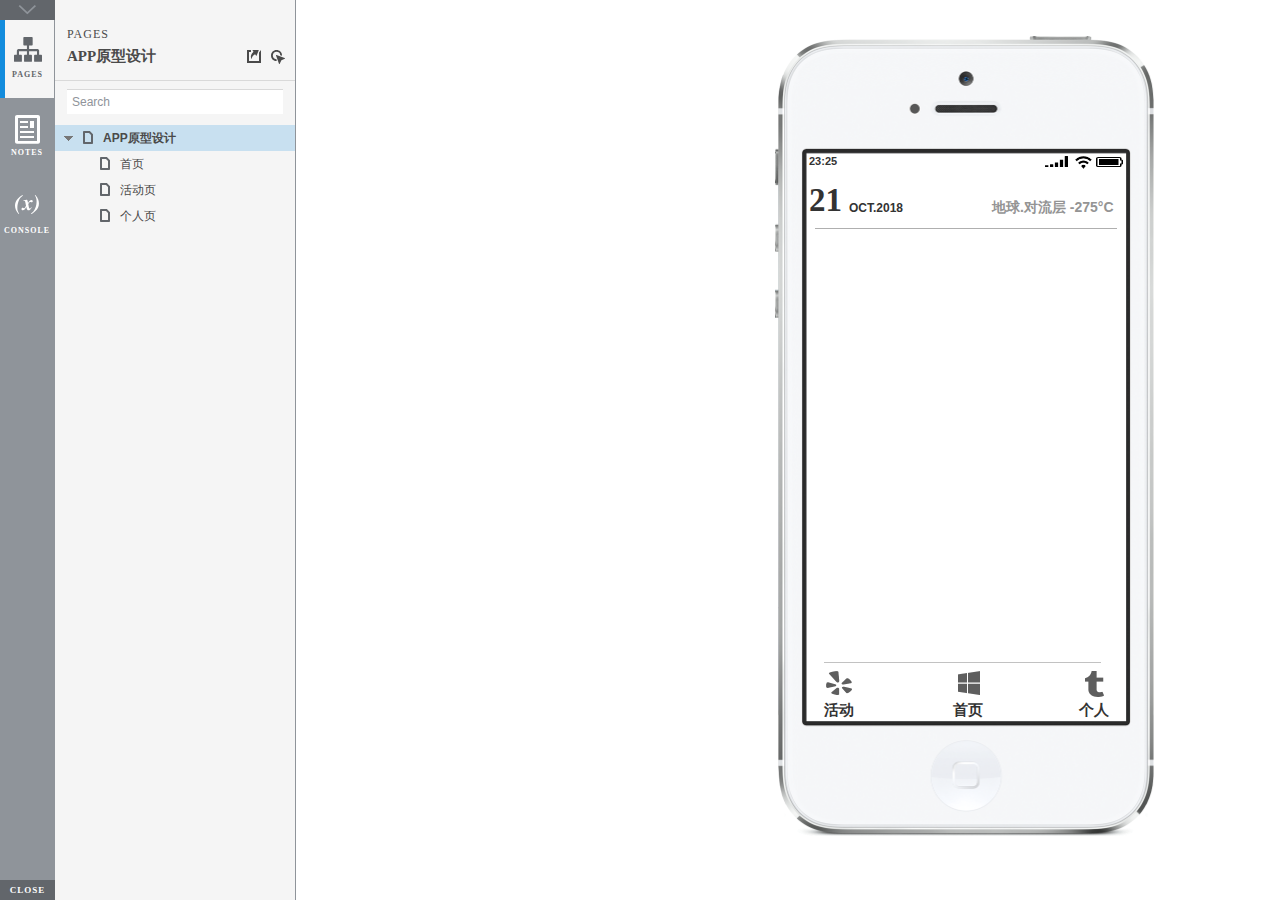
==== index.html @ f30b144e "123" ====
<!DOCTYPE html>
<html xmlns="http://www.w3.org/1999/xhtml" xml:lang="en" lang="en">
<head>
    <title>Untitled Document</title>
    <meta http-equiv="X-UA-Compatible" content="IE=edge"/>
    <meta http-equiv="content-type" content="text/html; charset=utf-8" />
    <meta name="viewport" content="width=device-width, initial-scale=1.0" />
    <meta name="apple-mobile-web-app-capable" content="yes" />
    <link type="text/css" href="resources/css/reset.css" rel="Stylesheet" />
    <link type="text/css" href="resources/css/default.css" rel="Stylesheet" />
    <!--<link href='https://fonts.googleapis.com/css?family=Nunito:300' rel='stylesheet' type='text/css'>-->

    <script type="text/javascript">
        if (location.href.toString().indexOf('file://localhost/') == 0) {
            location.href = location.href.toString().replace('file://localhost/', 'file:///');
        }
    </script>

    <!-- 8.0.0.3379 -->
<script src="resources/scripts/jquery-1.7.1.min.js"></script>
<script src="resources/scripts/startPre.js"></script>
<script src="data/document.js"></script>

    <style type="text/css">

#outerContainer {
	width:1000px;
	height:1500px;
}

.vsplitbar {
    width: 3px;
    /*background: #B9B9B9;*/
    border-right: 1px solid #8f949a;
}

.vsplitbar:hover, .vsplitbar.active {
    background: #8f949a;
}

#rightPanel {
    background-color: White;
}

/*#leftPanel {
    min-width: 120px;
}*/

.splitterMask {
   position:absolute;
   top: 0;
   left: 0;
   width: 100%;
   height: 100%;
   overflow: hidden;
   background-image: url(resources/images/transparent.gif);
   z-index: 20000;
}

    </style>
    <script type="text/javascript" language="JavaScript"><!--
        var SITEMAP_COLLAPSE_VAR_NAME = 'c';
        var PLUGIN_VAR_NAME = 'g';
        var FOOTNOTES_VAR_NAME = 'fn';
        var ADAPTIVE_VIEW_VAR_NAME = 'view';
        var lastLeftPanelWidth = 295;
        var toolBarOnly = true;

        // isolate scope
        (function() {
            setUpController();
            
            var configuration = $axure.document.configuration;
            var _settings = {};
            _settings.projectId = configuration.prototypeId;
            _settings.isAxshare = configuration.isAxshare;
            _settings.loadFeedbackPlugin = configuration.loadFeedbackPlugin;
            var cHash = getHashStringVar(SITEMAP_COLLAPSE_VAR_NAME);
            _settings.startCollapsed = cHash == "1";
            if(cHash == "2") closePlayer();
            var gHash = getHashStringVar(PLUGIN_VAR_NAME);
            if(gHash == "") gHash = 1;
            _settings.startPluginGid = gHash;

            $axure.player.settings = _settings;

            $(window).bind('load', function() {
                if(CHROME_5_LOCAL && !$('body').attr('pluginDetected')) {
                    window.location = 'resources/chrome/chrome.html';
                }
            });

            $(document).ready(function() {
                $axure.page.bind('load.start', mainFrame_onload);
                $axure.messageCenter.addMessageListener(messageCenter_message);

                $(document).on('pluginShown', function (event, data) {
                    setVarInCurrentUrlHash('g', data ? data : '');
                });

                $(document).on('pluginCreated', function(event, data) {
                    if($axure.player.settings.startPluginGid == data) {
                        $axure.player.showPlugin(data);
                    }
                });

                if($axure.player.settings.loadFeedbackPlugin) {
                    if($axure.player.settings.isAxshare) {
                        $axure.utils.loadJS('/Scripts/plugins/feedback/feedback8.js');
                    } else {
                        $axure.utils.loadJS('http://share.axure.com/Scripts/plugins/feedback/feedback8.js');
                    }
                }

                if(navigator.userAgent.indexOf("MSIE") >= 0) $('#outerContainer').width('100%');
                initialize();
                if($axure.player.settings.startCollapsed) $('#outerContainer').splitter({ sizeLeft: 0 });
                else $('#outerContainer').splitter({ sizeLeft: lastLeftPanelWidth });
                $('#leftPanel').width(lastLeftPanelWidth);
                
                $(window).resize(function() { resizeContent(); });

                $('#maximizePanelContainer').hide();

                initializeLogo();

                $(window).resize();
                resizeContent();
                
                $axure.player.collapseToBar();

                if($axure.player.settings.startCollapsed) {
                    collapse();
                    $('#leftPanel').width(0);
                }

                if(MOBILE_DEVICE) {
                    $('#interfaceControlFrameMinimizeContainer').height('45px');
                    $('#interfaceControlFrameMinimizeContainer a').height('45px');
                    $('#interfaceControlFrameHeaderContainer').css('margin-top','45px');
                    $('#interfaceControlFrameCloseContainer a').css('padding','10px 0px');
                    $('#maximizePanelContainer').height('45px');//.css('top','inherit').css('bottom','0px');

                    $('body').removeClass('hashover');

                    if(IOS) {
                        $('#rightPanel').css('overflow', 'auto').css('-webkit-overflow-scrolling', 'touch').css('-ms-overflow-x', 'hidden');

                        window.addEventListener("orientationchange", function() {
                            var viewport = document.querySelector("meta[name=viewport]");
                            //so iOS doesn't zoom when switching back to portrait
                            viewport.setAttribute('content', 'width=device-width, initial-scale=1.0, maximum-scale=1.0');
                            viewport.setAttribute('content', 'width=device-width, initial-scale=1.0');
                            resizeContent();
                        }, false);

                        $axure.page.bind('load.start', function() {
                            resizeContent();
                        });
                    }
                }

            });

            function initialize() {
                var legacyQString = getQueryString("Page");
                if (legacyQString.length > 0) {
                    location.href = location.href.substring(0, location.href.indexOf("?")) + "#p=" + legacyQString;
                    return;
                }

                var mainFrame = document.getElementById("mainFrame");
                //if it's local file on safari, test if we can access mainframe after its loaded
                if(SAFARI && document.location.href.indexOf('file://') >= 0) {
                    $(mainFrame).load(function () {
                        var canAccess;
                        try {
                            var mainFrameWindow = mainFrame.contentWindow || mainFrame.contentDocument;
                            mainFrameWindow['safari_file_CORS'] = 'Y';
                            canAccess = mainFrameWindow['safari_file_CORS'] === 'Y';
                        } catch(err) {
                            canAccess = false;
                        }

                        if(!canAccess) window.location = 'resources/chrome/safari.html';
                    });
                }

                mainFrame.contentWindow.location.href = getInitialUrl();
            }

            function initializeLogo() {
                if($axure.document.configuration.logoImagePath) {
                    var image = new Image();
                    image.onload = function() {
                        $('#logoImage').css('max-width', this.width + 'px');
                        $axure.player.resizeContent();
                    };
                    image.src = $axure.document.configuration.logoImagePath;
                
                    $('#interfaceControlFrameLogoImageContainer').html('<img id="logoImage" src="" />');
                    $('#logoImage').attr('src', $axure.document.configuration.logoImagePath).load(function() { resizeContent(); });
                } else $('#interfaceControlFrameLogoImageContainer').hide();

                if ($axure.document.configuration.logoImageCaption) {
                    $('#interfaceControlFrameLogoCaptionContainer').html($axure.document.configuration.logoImageCaption);
                } else $('#interfaceControlFrameLogoCaptionContainer').hide();

                if(!$('#interfaceControlFrameLogoImageContainer').is(':visible') && !$('#interfaceControlFrameLogoCaptionContainer').is(':visible')) {
                    $('#interfaceControlFrameLogoContainer').hide();
                }
            }

            var resizeContent = $axure.player.resizeContent = function() {
                var newHeight = $(window).height();
                var newWidth = $(window).width();

                var controlContainerHeight = newHeight;// - 30;
                if($('#interfaceControlFrameLogoContainer').is(':visible')) controlContainerHeight -= $('#interfaceControlFrameLogoContainer').outerHeight();// + 16;

                $('#outerContainer').height(newHeight).width(newWidth);
                $('.vsplitbar').height(newHeight);
                $('#leftPanel').height(newHeight);
                $('#interfaceControlFrame').height(newHeight);
                $('#interfaceControlFrameContainer').height(newHeight);
                $('#interfaceControlFrameHostContainer').height(controlContainerHeight);

                $('#rightPanel').height(newHeight);
                $('#mainFrame').height(newHeight);

                if($('#leftPanel').is(':visible')) $('#rightPanel').width($(window).width() - $('#leftPanel').width() - 1);// $('.vsplitbar').width());
                else $('#rightPanel').width($(window).width());

                $(document).trigger('ContainerHeightChange',[controlContainerHeight]);

                if(MOBILE_DEVICE) {
                    if(!(getHashStringVar(ADAPTIVE_VIEW_VAR_NAME).length > 0)) $axure.messageCenter.postMessage('setAdaptiveViewForSize', {'width':newWidth, 'height':$('#rightPanel').height()});
                }
            }

            var collapseToBar = $axure.player.collapseToBar = function() {
                lastLeftPanelWidth = $('#leftPanel').width();
                $('#leftPanel').width('55px');
                $('.vsplitbar').hide();
                $('#rightPanel').width($(window).width() - $('#leftPanel').width());
                $(window).resize();
                $('#outerContainer').trigger('resize');
                toolBarOnly = true;
            }

            var expandFromBar = $axure.player.expandFromBar = function() {
                if($('.vsplitbar').is(':visible')) return;

                $('#leftPanel').width(lastLeftPanelWidth);
                $('.vsplitbar').show();
                $('#rightPanel').width($(window).width() - $('#leftPanel').width() - 1);// $('.vsplitbar').width());
                $(window).resize();
                $('#outerContainer').trigger('resize');
                toolBarOnly = false;
            }

        })();

        function messageCenter_message(message, data) {
            if(message == 'expandFrame') expand();
            else if(message == 'getCollapseFrameOnLoad' && $axure.player.settings.startCollapsed && !MOBILE_DEVICE) $axure.messageCenter.postMessage('collapseFrameOnLoad');
        }

        
        function getInitialUrl() {
            var pageName = getHashStringVar("p");
            if(pageName.length > 0) return pageName + ".html";
            else {
                var url = getFirstPageUrl($axure.document.sitemap.rootNodes);
                return (url ? url : "about:blank");
            }
        }

        function getFirstPageUrl(nodes) {
            for (var i = 0; i < nodes.length; i++) {
                var node = nodes[i];
                if (node.url) return node.url;
                else {
                    var hasChildren = (node.children && node.children.length > 0);
                    if (hasChildren) {
                        var url = getFirstPageUrl(node.children);
                        if (url) return url;
                    }
                }
            }
            return null;
        }

        function closePlayer() {
            if($axure.page.location) window.location.href = $axure.page.location;
            else {
                var pageFile = getInitialUrl();
                var currentLocation = window.location.toString();
                window.location.href = currentLocation.substr(0, currentLocation.lastIndexOf("/") + 1) + pageFile;
            }
        }

        function replaceHash(newHash) {
            var currentLocWithoutHash = window.location.toString().split('#')[0];

            //We use replace so that every hash change doesn't get appended to the history stack.
            //We use replaceState in browsers that support it, else replace the location
            if(typeof window.history.replaceState != 'undefined') {
                try {
                    //Chrome 45 (Version 45.0.2454.85 m) started throwing an error here when generated locally (this only happens with sitemap open) which broke all interactions.
                    //try catch breaks the url adjusting nicely when the sitemap is open, but all interactions and forward and back buttons work.
                    //Uncaught SecurityError: Failed to execute 'replaceState' on 'History': A history state object with URL 'file:///C:/Users/Ian/Documents/Axure/HTML/Untitled/start.html#p=home' cannot be created in a document with origin 'null'.
                    window.history.replaceState(null, null, currentLocWithoutHash + newHash);
                } catch(ex) {}
            } else {
                window.location.replace(currentLocWithoutHash + newHash);
            }
        }

        function collapse() {
            setVarInCurrentUrlHash('c', 1);
            if(!toolBarOnly) lastLeftPanelWidth = $('#leftPanel').width();

            $('#maximizePanelContainer').show();
            $('#leftPanel').hide();
            $('.vsplitbar').hide();
            $('#rightPanel').width($(window).width());
            $(window).resize();
            $('#outerContainer').trigger('resize');

            $(document).trigger('sidebarCollapse');

            if(MOBILE_DEVICE) {
                $('#maximizePanelContainer').animate({
                    top:$('#rightPanel').height() - $('#maximizePanelContainer').height()
                }, 300, 'swing', function() {
                    $('#maximizePanelContainer').css('top', 'inherit').css('bottom', '0px');
                });
            }
        }

        function expand() {
            if(MOBILE_DEVICE) {
                $('#maximizePanelContainer').css('top', '0px').css('bottom', 'inherit');
            }

            deleteVarFromCurrentUrlHash('c');
            $('#maximizePanelContainer').hide();
            $('#leftPanel').width(lastLeftPanelWidth);
            $('#leftPanel').show();
            if(!toolBarOnly) {
                $('.vsplitbar').show();
                $('#rightPanel').width($(window).width() - $('#leftPanel').width() - 1);
            } else {
                $axure.player.collapseToBar();
            }
            $(window).resize();
            $('#outerContainer').trigger('resize');

            $(document).trigger('sidebarExpanded');
        }


        function mainFrame_onload() {
            if($axure.page.pageName) document.title = $axure.page.pageName;
        }

        function getQueryString(query) {
            var qstring = self.location.href.split("?");
            if(qstring.length < 2) return "";
            return GetParameter(qstring, query);
        }
        
        function GetParameter(qstring, query) {
            var prms = qstring[1].split("&");
            var frmelements = new Array();
            var currprmeter, querystr = "";

            for(var i = 0; i < prms.length; i++) {
                currprmeter = prms[i].split("=");
                frmelements[i] = new Array();
                frmelements[i][0] = currprmeter[0];
                frmelements[i][1] = currprmeter[1];
            }

            for(j = 0; j < frmelements.length; j++) {
                if(frmelements[j][0].toLowerCase() == query.toLowerCase()) {
                    querystr = frmelements[j][1];
                    break;
                }
            }
            return querystr;
        }
        
        function getHashStringVar(query) {
            var qstring = self.location.href.split("#");
            if(qstring.length < 2) return "";
            return GetParameter(qstring, query);
        }

        function setHashStringVar(currentHash, varName, varVal) {
            var varWithEqual = varName + '=';
            var poundVarWithEqual = varVal === '' ? '' :  '#' + varName + '=' + varVal;
            var ampVarWithEqual = varVal === '' ? '' :  '&' + varName + '=' + varVal;
            var hashToSet = '';

            var pageIndex = currentHash.indexOf('#' + varWithEqual);
            if(pageIndex == -1) pageIndex = currentHash.indexOf('&' + varWithEqual);
            if(pageIndex != -1) {
                var newHash = currentHash.substring(0, pageIndex);

                newHash = newHash == '' ? poundVarWithEqual : newHash + ampVarWithEqual;

                var ampIndex = currentHash.indexOf('&', pageIndex + 1);
                if(ampIndex != -1) {
                    newHash = newHash == '' ? '#' + currentHash.substring(ampIndex + 1) : newHash + currentHash.substring(ampIndex);
                }
                hashToSet = newHash;
            } else if(currentHash.indexOf('#') != -1) {
                hashToSet = currentHash + ampVarWithEqual;
            } else {
                hashToSet = poundVarWithEqual;
            }

            if(hashToSet != '' || varVal == '') {
                return hashToSet;
            }

            return null;
        }

        function setVarInCurrentUrlHash(varName, varVal) {
            var newHash = setHashStringVar(window.location.hash, varName, varVal);

            if(newHash != null) {
                replaceHash(newHash);
            }
        }

        function deleteHashStringVar(currentHash, varName) {
            var varWithEqual = varName + '=';

            var pageIndex = currentHash.indexOf('#' + varWithEqual);
            if(pageIndex == -1) pageIndex = currentHash.indexOf('&' + varWithEqual);
            if(pageIndex != -1) {
                var newHash = currentHash.substring(0, pageIndex);

                var ampIndex = currentHash.indexOf('&', pageIndex + 1);

                //IF begin of string....if none blank, ELSE # instead of & and rest
                //IF in string....prefix + if none blank, ELSE &-rest
                if(newHash == '') { //beginning of string
                    newHash = ampIndex != -1 ? '#' + currentHash.substring(ampIndex + 1) : '';
                } else { //somewhere in the middle
                    newHash = newHash + (ampIndex != -1 ? currentHash.substring(ampIndex) : '');
                }

                return newHash;
            }

            return null;
        }

        function deleteVarFromCurrentUrlHash(varName) {
            var newHash = deleteHashStringVar(window.location.hash, varName);

            if(newHash != null) {
                replaceHash(newHash);
            }
        }
    --></script>
    
    <link type="text/css" rel="Stylesheet" href="plugins/sitemap/styles/sitemap.css" />
    <link type="text/css" rel="Stylesheet" href="plugins/page_notes/styles/page_notes.css" />
    <link type="text/css" rel="Stylesheet" href="plugins/debug/styles/debug.css" />
    <script src="resources/scripts/startPost.js"></script>


    <!--<link type="text/css" rel="Stylesheet" href="plugins/recordplay/styles/recordplay.css" />
    <script type="text/javascript" src="plugins/recordplay/recordplay.js"></script>-->
    

</head>
<body scroll="no" class="hashover">
    <div id="outerContainer">

        <div id="leftPanel">
            <div id="interfaceControlFrame">
                <div id="interfaceControlFrameMinimizeContainer">
                    <a title="Collapse" id="interfaceControlFrameMinimizeButton" onclick="collapse();">&nbsp;</a>
                </div>
                <div id="interfaceControlFrameHeaderContainer">
                    <ul id="interfaceControlFrameHeader"></ul>
                </div>
                <div id="interfaceControlFrameContainer">
                    <div id="interfaceControlFrameLogoContainer">
                        <div id="interfaceControlFrameLogoImageContainer"></div>
                        <div id="interfaceControlFrameLogoCaptionContainer"></div>
                    </div>
                    <div id="interfaceControlFrameHostContainer">
                    </div>
                </div>
                <div id="interfaceControlFrameCloseContainer">
                    <a title="Close" id="interfaceControlFrameCloseButton" onclick="closePlayer();">CLOSE</a>
                </div>
            </div>
        </div>
        <div id="rightPanel">
            <iframe id="mainFrame" name="mainFrame" width="100%" height="100%" src="" frameborder="0" style="display: block;" webkitallowfullscreen mozallowfullscreen allowfullscreen></iframe>
        </div>

    </div>

    <div id="maximizePanelContainer">
        <iframe id="expandFrame" src="resources/expand.html" width="100%" height="100%" scrolling="no" allowtransparency="true" frameborder="0"></iframe>
    </div>

</body>
</html>
---- resources/css/default.css ----
﻿body {
  font-family : Arial, Helvetica, Sans-Serif;
  background-color: #8f949a;
  overflow:hidden;
}
a {
  cursor: pointer;
}

input[type="radio"], input[type="checkbox"] {
    margin: 0px 9px 0px 0px;
    vertical-align: bottom;
}

input {
    -webkit-box-sizing: border-box;
    -moz-box-sizing: border-box;
    box-sizing: border-box;
}

#maximizePanelContainer {
  font-size: 4px;
  position:absolute;
  left: 0px;
  top: 0px;
  width: 55px;
  height: 20px;
  overflow: visible;
  z-index: 1000;
}
#maximizePanelOver {
    position: absolute;
    left: 0px;
    top: 0px;
    width: 55px;
    height: 20px;
}
.maximizePanel {
    position: absolute;
    left: 0px;
    top: 0px;
    width: 55px;
    height: 20px;
    background: #a2a2a2 url('../images/expand.png') no-repeat center center;
    background: url('../images/expand.svg') no-repeat center center, linear-gradient(rgba(200,200,200,.5),rgba(200,200,200,.5));
    cursor: pointer;
}

#interfaceControlFrameMinimizeContainer {
  position:absolute;
    top: 0px;
    left: 0px;
  font-size: 2px; /*for IE*/
  text-align: right;
  z-index: 100;
    height: 20px;
    width: 55px;
    background-color: #62666b;
}
#interfaceControlFrameMinimizeContainer a {
    display: inline-block;
    width: 55px;
    height: 20px;
    font-size: 2px;
    background: url('../images/close.png') no-repeat center center;
    background: url('../images/close.svg') no-repeat center center, linear-gradient(transparent,transparent);
    text-decoration: none;
}

.hashover #interfaceControlFrameMinimizeContainer a:hover {
    background: url('../images/close_hover.png') no-repeat center center;
    background: url('../images/close_hover.svg') no-repeat center center, linear-gradient(transparent,transparent);
}

#interfaceControlFrame {
    margin: 0px 0px 0px 55px;
}

#interfaceControlFrameCloseContainer {
    /*display: none;*/
    position:absolute;
    bottom: 0px;
    left: 0px;
    font-size: 9px;
    font-family: 'Trebuchet MS';
    font-weight: bold;
    letter-spacing: 1px;
    z-index: 100;
    width: 55px;
    background-color: #62666b;
    text-align: center;  
}
#interfaceControlFrameCloseContainer a {
    display: inline-block;
    width: 55px;
    color: #ffffff;
    padding: 5px 0px;
}

#interfaceControlFrameHeader li a {
    display: block;
    width: 54px;
    height: 78px;
    text-align: center;
    padding-top: 50px;
    outline: none;
    margin-right: 1px;
    text-decoration: none;
    color: #ffffff;
    white-space: nowrap;
    background-color: transparent;
    background-repeat: no-repeat;
    background-position: 50% 17px;
    box-sizing: border-box;
    -moz-box-sizing: border-box;
    -webkit-box-sizing: border-box;
    border-left: 4px solid transparent;
    border-right: 4px solid transparent;
}

.hashover #interfaceControlFrameHeader li a:hover {
    background-color: transparent;
    background-repeat: no-repeat;
    background-position: 50% 17px;
    color: #c2c2c2;
}

#interfaceControlFrameHeader li a.selected, #interfaceControlFrameHeader li a.selected:hover {
    background-color: #f5f5f5;
    background-repeat: no-repeat;
    background-position: 50% 17px;
    color: #62666b;
    border-left: 5px solid #138CDD;
}

#interfaceControlFrameHeaderContainer {
    float: left;
    overflow: visible;
    width: 55px;
    margin-left: -55px;
    margin-top: 20px;
}

#interfaceControlFrameHeader {
    position: relative;
    list-style: none;
    font-size: 8px;
    z-index: 50;
    font-family: 'Trebuchet MS';
    font-weight: bold;
    letter-spacing: 1px;
}

#interfaceControlFrameContainer {
    float: right;
    background-color: #f5f5f5;
    overflow: hidden;
    width: 100%;
}

#interfaceControlFrameLogoContainer {
  background-color: White;
  padding: 20px 10px 10px 10px;
  overflow: hidden;
}

#interfaceControlFrameLogoImageContainer {
  text-align: center;
}

#interfaceControlFrameLogoCaptionContainer {
  text-align: center;
  margin: 5px 10px 0px 10px;
  font-size: 12px;
  color: #4a4a4a;
}

#logoImage {
    width: 100%;
}

.emptyStateContainer {
    text-align: center;
    padding: 0px 10px;
    margin-top: 32px
}

.emptyStateTitle {
    margin: 0px 0px 9px 0px;
    font-weight: bold;
}

.emptyStateContent {
    line-height: 16px;
}

.dottedDivider {
    height: 2px;
    margin: 15px 0px 15px 0px;
    background: url('../images/divider.png') no-repeat center center;
    background: url('../images/divider.svg') no-repeat center center, linear-gradient(transparent,transparent);
}

.nondottedDivider {
    height: 2px;
    margin: 9px 0px 9px 0px;
}
---- plugins/sitemap/styles/sitemap.css ----
﻿
#sitemapHost {
    font-size: 12px;
    color:#4a4a4a;
    height: 100%;
}

#sitemapHostBtn a {
    background: url('images/sitemap_on.png');
    background: url('images/sitemap_on.svg'),linear-gradient(transparent, transparent);
}

.hashover #sitemapHostBtn a:hover {
    background: url('images/sitemap_hover.png');
    background: url('images/sitemap_hover.svg'),linear-gradient(transparent, transparent);
}

#sitemapHostBtn a.selected, #sitemapHostBtn a.selected:hover {
    background: url('images/sitemap_off.png');
    background: url('images/sitemap_off.svg'),linear-gradient(transparent, transparent);
}

#sitemapHost .pageButtonHeader {
    top: -27px;
}

#sitemapTreeContainer {
    overflow: auto;
    width: 100%;
    height: 100%;
    -webkit-overflow-scrolling: touch;
}

.sitemapTree {
    margin: 0px 0px 10px 0px;
    overflow:visible;
}

.sitemapTree ul {
    list-style-type: none;
    margin: 0px 0px 0px 0px;
    padding-left: 0px;
}

.sitemapPlusMinusLink 
{
}

.sitemapMinus 
{
	vertical-align:middle;
    background: url('images/minus.gif');
    background-repeat: no-repeat;
	margin-right: 3px;	
	margin-bottom: 1px;
    height:9px;
    width:9px;
    display:inline-block;
}

.sitemapPlus 
{
	vertical-align:middle;
    background: url('images/plus.gif');
    background-repeat: no-repeat;
	margin-right: 3px;	
	margin-bottom: 1px;
	height:9px;
    width:9px;
    display:inline-block;
}

.sitemapPageLink 
{
    margin-left: 0px;
}

.sitemapPageIcon 
{
	margin: 0px 0px -3px 4px;
    width: 16px;
    height: 16px;
    display: inline-block;
    background: url('images/page.png') no-repeat center center;
    background: url('images/page.svg') no-repeat center center, linear-gradient(transparent,transparent);
}

.sitemapFlowIcon
{
    background: url('images/flow.png') no-repeat center center;
    background: url('images/flow.svg') no-repeat center center, linear-gradient(transparent,transparent);
}

.sitemapFolderIcon
{
    background: url('images/folder_closed.png') no-repeat center center;
    background: url('images/folder_closed.svg') no-repeat center center, linear-gradient(transparent,transparent);
}

.sitemapFolderOpenIcon
{
    background: url('images/folder_open.png') no-repeat center center;
    background: url('images/folder_open.svg') no-repeat center center, linear-gradient(transparent,transparent);
}

.sitemapPageName 
{
    margin-left: 7px;
}

.sitemapNode 
{
    /*margin:4px 0px 4px 0px;*/
    white-space:nowrap;
}

.sitemapPageLinkContainer {
    /*display: inline-block;*/
    margin-left: 0px;
    padding: 4px 0px 4px 0px;
}
/*
.sitemapNode div
{
	padding-top: 1px; 
	padding-bottom: 3px;
    padding-left: 20px;
	height: 14px;
}
*/

.sitemapExpandableNode 
{
	margin-left: 0px;
}

.sitemapHighlight 
{
    /*display: inline-block;*/
	background-color : #C8E0F0;
    font-weight: bold;
}

.sitemapGreyedName
{
	color: #AAA;
}


.pluginNameHeader
{
    font-family: 'Trebuchet MS';
	font-size: 12px;
    letter-spacing: 1px;
	/*font-weight: bold;*/
	white-space: nowrap;
    margin-bottom: 5px;
}

.pageNameHeader
{
    font-family: 'Trebuchet MS';
    /*display: inline-block;*/
    /*float: left;*/
	font-size: 15px;
	font-weight: bold;
	/*height: 23px;*/
    padding-right: 77px;
	white-space: nowrap;
    overflow: hidden;
    text-overflow: ellipsis;
}

.pageButtonHeader
{
    float: right;
    position: relative;
    /*width: 72px;*/
	height: 24px;
    top: -22px;
    margin-bottom: -24px;
}

.sitemapHeader
{
    padding-top: 27px;
    border-bottom: 1px solid #d9d9d9;
    min-width: 110px;
}

.sitemapToolbar {
    margin: 0px 5px 14px 12px;
}

.sitemapToolbarButton
{
    float: left;
    width: 22px;
    height: 22px;
    border: 1px solid transparent;
}

#linksButton {
    background: url('images/share.png') no-repeat center center;
    background: url('images/share.svg') no-repeat center center, linear-gradient(transparent,transparent);
}

#linksButton:hover {
    background: url('images/share_hover.png') no-repeat center center;
    background: url('images/share_hover.svg') no-repeat center center, linear-gradient(transparent,transparent);
}

#linksButton.sitemapToolbarButtonSelected, .hashover #linksButton.sitemapToolbarButtonSelected:hover {
    background: url('images/share_on.png') no-repeat center center;
    background: url('images/share_on.svg') no-repeat center center, linear-gradient(transparent,transparent);
}

#adaptiveButton {
    background: url('images/views.png') no-repeat center center;
    background: url('images/views.svg') no-repeat center center, linear-gradient(transparent,transparent);
}

#adaptiveButton:hover {
    background: url('images/views_hover.png') no-repeat center center;
    background: url('images/views_hover.svg') no-repeat center center, linear-gradient(transparent,transparent);
}

#adaptiveButton.sitemapToolbarButtonSelected, #adaptiveButton.sitemapToolbarButtonSelected:hover {
    background: url('images/views_on.png') no-repeat center center;
    background: url('images/views_on.svg') no-repeat center center, linear-gradient(transparent,transparent);
}

#highlightInteractiveButton {
    background: url('images/hotspots.png') no-repeat center center;
    background: url('images/hotspots.svg') no-repeat center center, linear-gradient(transparent,transparent);
    margin-top: 1px;
}

#highlightInteractiveButton:hover {
    background: url('images/hotspots_hover.png') no-repeat center center;
    background: url('images/hotspots_hover.svg') no-repeat center center, linear-gradient(transparent,transparent);
}

#highlightInteractiveButton.sitemapToolbarButtonSelected, #highlightInteractiveButton.sitemapToolbarButtonSelected:hover {
    background: url('images/hotspots_on.png') no-repeat center center;
    background: url('images/hotspots_on.svg') no-repeat center center, linear-gradient(transparent,transparent);
}

/*#variablesButton {
    background: url('images/229_variables_16.png') no-repeat center center;
}*/

#searchButton {
    background: url('images/232_search_16.png') no-repeat center center;
}

.sitemapLinkContainer
{
	margin-top: 8px;
	padding-right: 5px;
	/*font-size: 12px;*/
}

.sitemapLinkField 
{
	width: 100%;
	font-size: 12px;
	margin-top: 3px;
    padding: 5px;
}

.sitemapRadioSelected {
    font-weight: bold;
}

.sitemapOptionContainer
{
	margin-top: 8px;
	padding-right: 5px;
	/*font-size: 12px;*/
}

#sitemapOptionsDiv
{
	margin-top: 10px;
	/*margin-left: 16px;*/
}

#viewSelectDiv
{
    padding: 2px 0px 0px 0px;
	/*margin-left: 5px;*/
}

#viewSelect
{
	width: 70%;
}

.sitemapUrlOption
{
	padding-bottom: 8px;
}

.optionLabel
{
	font-size: 12px;
}

.sitemapPopupContainer
{
    display: none;
    position: absolute;
	background-color: #F4F4F4;
	border: 1px solid #B9B9B9;
	padding: 5px 5px 5px 5px;
	margin: 5px 0px 0px 5px;
    z-index: 1;
}

#sitemapLinksContainer {
    border-top: 1px solid #d9d9d9;
    padding: 10px;
    margin-left: 0px;
    /*line-height: 18px;*/
}

#adaptiveViewsContainer {
    border-top: 1px solid #d9d9d9;
    padding: 10px;
    margin-left: 0px;
    line-height: 18px;
}

.adaptiveViewOption
{
	padding: 2px;
}

.adaptiveViewOption:hover
{ 
	background-color: rgb(204,235,248);
	cursor: pointer;
}

.currentAdaptiveView {
    font-weight: bold;
}

.adaptiveCheckboxDiv {
	height: 15px;
	width: 15px;
	float: left;
}

.checkedAdaptive {
	background: url('images/adaptivecheck.png') no-repeat center center;
}

/*#variablesContainer 
{
	max-height: 350px;
	overflow: auto;
}*/

/*#variablesClearLink 
{
	color: #069;
	left: 5px;
}*/

#searchDiv {
    padding: 8px 12px 11px 12px;
}

#searchBox {
    width: 100%;
    border: none;
    border-top: 1px solid #d9d9d9;
    /*border-bottom: 1px solid #d9d9d9;*/
    padding: 5px;
    font-size: 12px;
}

.searchBoxHint 
{
	color: #8f949a;
	/*font-style: italic;*/
}

#sitemapLinksPageName
{
	font-weight: bold;
}

#sitemapOptionsHeader
{
	font-weight: bold;
}
---- plugins/page_notes/styles/page_notes.css ----
﻿#pageNotesHost {
    font-size: 12px;
    color:#4a4a4a;
    height: 100%;
}

#pageNotesHostBtn a {
    background: url('images/notes_on.png');
    background: url('images/notes_on.svg'),linear-gradient(transparent, transparent);
}

.hashover #pageNotesHostBtn a:hover {
    background: url('images/notes_hover.png');
    background: url('images/notes_hover.svg'),linear-gradient(transparent, transparent);
}

#pageNotesHostBtn a.selected, #pageNotesHostBtn a.selected:hover {
    background: url('images/notes_off.png');
    background: url('images/notes_off.svg'),linear-gradient(transparent, transparent);
}

#footnotesButton {
    background: url('images/footnotes.png') no-repeat center center;
    background: url('images/footnotes.svg') no-repeat center center,linear-gradient(transparent, transparent);
}

#footnotesButton:hover {
    background: url('images/footnotes_hover.png') no-repeat center center;
    background: url('images/footnotes_hover.svg') no-repeat center center,linear-gradient(transparent, transparent);
}

#footnotesButton.sitemapToolbarButtonSelected, #footnotesButton.sitemapToolbarButtonSelected:hover {
    background: url('images/footnotes_on.png') no-repeat center center;
    background: url('images/footnotes_on.svg') no-repeat center center,linear-gradient(transparent, transparent);
}

.nextPageButton {
    background: url('images/forward.png') no-repeat center center;
    background: url('images/forward.svg') no-repeat center center,linear-gradient(transparent, transparent);    
}

.nextPageButton:hover {
    background: url('images/forward_hover.png') no-repeat center center;
    background: url('images/forward_hover.svg') no-repeat center center,linear-gradient(transparent, transparent);    
}

.prevPageButton {
    background: url('images/back.png') no-repeat center center;
    background: url('images/back.svg') no-repeat center center,linear-gradient(transparent, transparent);    
}

.prevPageButton:hover {
    background: url('images/back_hover.png') no-repeat center center;
    background: url('images/back_hover.svg') no-repeat center center,linear-gradient(transparent, transparent);    
}

#pageNotesScrollContainer 
{
    overflow: auto;
    width: 100%;
    /*height: 100%;*/
    -webkit-overflow-scrolling: touch;
}    

#pageNotesContainer 
{
    /*padding: 10px 10px 10px 12px;*/
}

#pageNotesContent 
{
	overflow: visible;
}

.pageNoteContainer 
{
    padding: 10px;
}

.pageNoteName 
{
    font-family: 'Trebuchet MS';
	font-size: 14px;
    font-weight: bold;
	margin-bottom: 5px;
	/*text-decoration: underline;*/
	white-space: nowrap;
}

.pageNote 
{
    line-height: 21px;
	/*margin-bottom: 20px;*/
}

.widgetNoteContainer {
    padding: 10px;
    border-bottom: 1px solid transparent;
    border-top: 1px solid transparent;
    cursor: pointer;
}

.widgetNoteContainerSelected {
    background-color: white;
    border-bottom: 1px solid #c2c2c2;
    border-top: 1px solid #c2c2c2;
}

/*.widgetNoteContainer:hover {
    background-color: white;
    //border-bottom: 1px solid #c2c2c2;
    //border-top: 1px solid #c2c2c2;
}*/

.widgetNoteFootnote {
    display: inline-block;
    /*vertical-align: top;
    margin: 2px 5px 10px 0px;
    padding: 1px 6px;
    font-size: 10px;
    color: #ffffff;
    background-color: #0a6cd6;*/
    width: 13px;
    height: 12px;
    padding-top: 1px;
    text-align: center;
    background-color: #138CDD;
    /*-moz-box-shadow: 1px 1px 3px #aaa;
    -webkit-box-shadow: 1px 1px 3px #aaa;
    box-shadow: 1px 1px 3px #aaa;*/
    font-size: 0px;
    margin-right: 8px;
}

div.annnoteline {
    display: inline-block;
    width: 9px;
    height: 1px;
    border-bottom: 1px solid white;
    margin-top: 1px;
}

.widgetNoteLabel {
    display: inline-block;
    vertical-align: top;
    font-family: 'Trebuchet MS';
	font-size: 14px;
    font-weight: bold;
	margin-bottom: 5px;    
}

.noteLink {
    text-decoration: inherit;
    color: inherit;
}

.noteLink:hover {
    background-color: white;
}
---- plugins/debug/styles/debug.css ----
﻿#debugHost {
    font-size: 12px;
    color:#4a4a4a;
    height: 100%;
}

#debugHostBtn a {
    background: url('images/variables_on.png');
    background: url('images/variables_on.svg'),linear-gradient(transparent, transparent);
}

.hashover #debugHostBtn a:hover {
    background: url('images/variables_hover.png');
    background: url('images/variables_hover.svg'),linear-gradient(transparent, transparent);
}

#debugHostBtn a.selected, #debugHostBtn a.selected:hover {
    background: url('images/variables_off.png');
    background: url('images/variables_off.svg'),linear-gradient(transparent, transparent);
}

#debugHeader .pageNameHeader {
    padding-right: 0px;
}

#variablesClearLink {
    display: inline-block;
    margin-bottom: 15px;
}

#variablesClearLink:hover {
    color: #0a6cd6;
}

#traceClearLink {
    display: inline-block;
    margin-bottom: 15px;
}

#traceClearLink:hover {
    color: #0a6cd6;
}

#debugScrollContainer 
{
    overflow: auto;
    width: 100%;
    height: 100%;
    -webkit-overflow-scrolling: touch;
}

#debugContainer {
        padding: 10px 10px 10px 10px;
}

.variableName
{
	font-weight: bold;
}

.variableDiv
{
    margin-bottom: 20px;
    line-height: 16px;

}

#variablesContainer {
    padding-bottom: 5px;
    /*overflow: auto;*/
}

#traceContainer {
    padding-top: 15px;
    /*padding: 0px 10px 10px 10px;*/
}

.debugToolbarButton 
{
	font-size: 1em;
	color: #069;
}

.axEventBlock {
    display: inline-block;
    width: 100%;
    margin: 5px 0px 5px 0px;
    line-height: 21px;
}

/*a.axEventBlock:hover {
    background-color: #069;
    color: white;
}*/

.axTime {
    margin: 0px 0px 0px 0px;
    font-size: 11px;
    color: #b1b3b5;
}

.axLabel {
    margin: 0px 0px 5px 0px;
    font-family: 'Trebuchet MS';
    font-size: 14px;
    font-weight: bold;
}

.lastAxEvent {
    margin-bottom: 10px;
    border-bottom: 1px solid #c2c2c2;
    padding-bottom: 10px;
}

.axEvent {
    margin: 0px 0px 5px 0px;
    font-weight: bold;
}

.axCase {
    margin: 0px 0px 5px 8px;
    font-style: italic;
}

.axAction {
    margin: 0px 0px 5px 13px;
}

#traceEmptyState.emptyStateContainer {
    margin-top: 0px;
}

.debugLinksContainer {
    text-align: right;
}
---- plugins/recordplay/styles/recordplay.css ----
﻿#recordPlayHost {
    font-size: 12px;
    color:#333;
    height: 100%;
}


#recordPlayContainer 
{
    overflow: auto;
    width: 100%;
    height: 100%;
    padding: 10px 10px 10px 10px;
}

#recordPlayToolbar 
{
	margin: 5px 5px 5px 5px;
    height: 22px;
}

#recordPlayToolbar .recordPlayButton
{
    float: left;
    width: 22px;
    height: 22px;
    border: 1px solid transparent;
}

#recordPlayToolbar .recordPlayButton:hover
{
    border: 1px solid rgb(0,157,217);
    background-color : rgb(166,221,242);
}

#recordPlayToolbar .recordPlayButton:active
{
    border: 1px solid rgb(0,157,217);
    background-color : rgb(204,235,248);
}

#recordPlayToolbar .recordPlayButtonSelected {
    border: 1px solid rgb(0,157,217);
    background-color : rgb(204,235,248);    
}

#recordButton {
    background: url('../../sitemap/styles/images/233_hyperlink_16.png') no-repeat center center;
}

#playButton {
    background: url('../../sitemap/styles/images/225_responsive_16.png') no-repeat center center;
}

#stopButton {
    background: url('../../sitemap/styles/images/228_togglenotes_16.png') no-repeat center center;
}

#deleteButton {
    background: url('../../sitemap/styles/images/231_event_16.png') no-repeat center center;
}

#recordNameHeader
{
    /* yeah??*/
	font-size: 13px;
	font-weight: bold;
	height: 23px;
	white-space: nowrap;
}

#recordPlayContent 
{
    /* yeah??*/
	overflow: visible;
}

.recordPlayName 
{
	font-size: 12px;
	margin-bottom: 5px;
	text-decoration: underline;
	white-space: nowrap;
}

.recordPlay 
{
	margin-bottom: 10px;
}
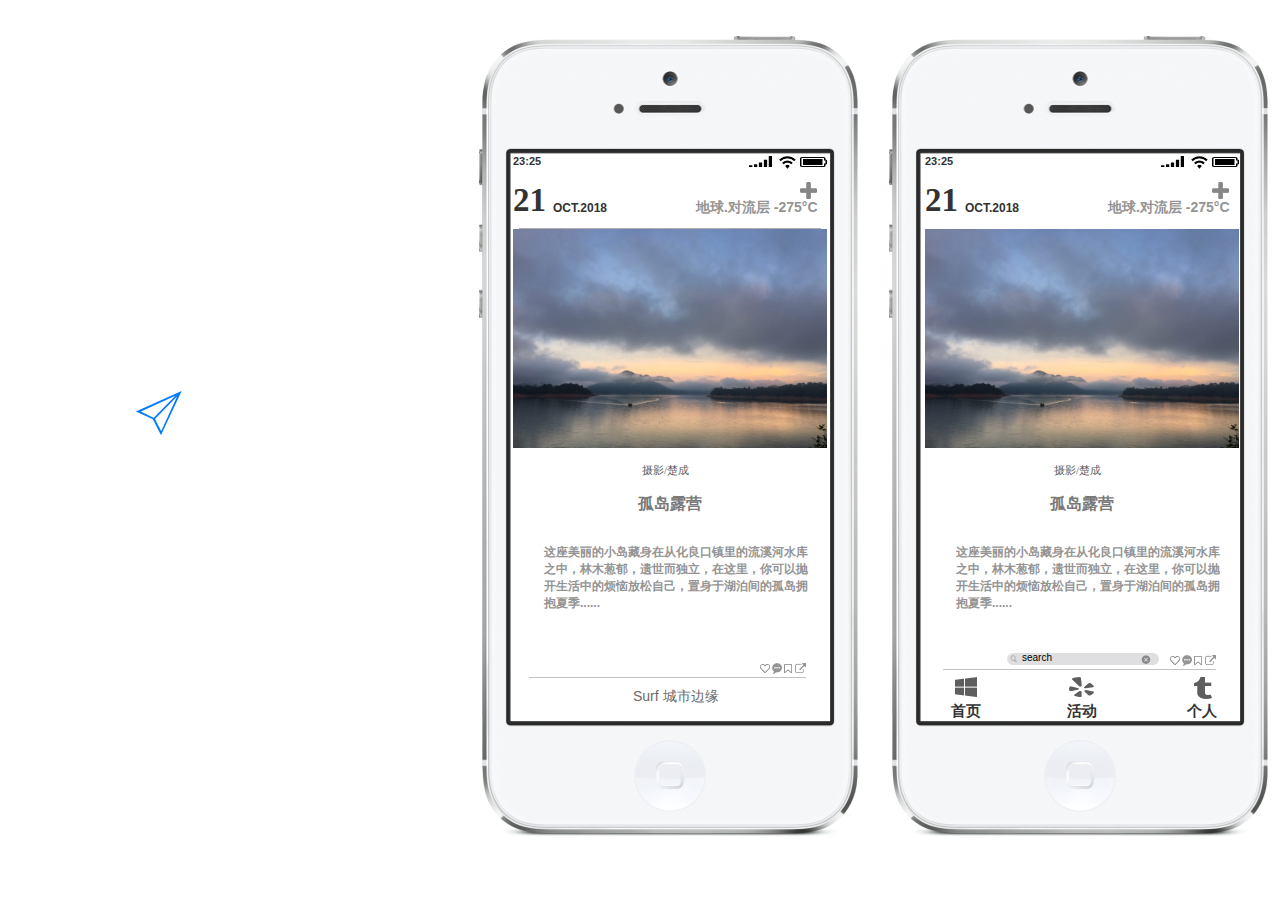
==== commit 7876815b: "上传" ====
--- a/index.html
+++ b/index.html
@@ -1,519 +1,528 @@
-<!DOCTYPE html>
-<html xmlns="http://www.w3.org/1999/xhtml" xml:lang="en" lang="en">
-<head>
-    <title>Untitled Document</title>
+﻿<!DOCTYPE html>
+<html>
+  <head>
+    <title>index</title>
     <meta http-equiv="X-UA-Compatible" content="IE=edge"/>
-    <meta http-equiv="content-type" content="text/html; charset=utf-8" />
-    <meta name="viewport" content="width=device-width, initial-scale=1.0" />
-    <meta name="apple-mobile-web-app-capable" content="yes" />
-    <link type="text/css" href="resources/css/reset.css" rel="Stylesheet" />
-    <link type="text/css" href="resources/css/default.css" rel="Stylesheet" />
-    <!--<link href='https://fonts.googleapis.com/css?family=Nunito:300' rel='stylesheet' type='text/css'>-->
-
+    <meta http-equiv="content-type" content="text/html; charset=utf-8"/>
+    <meta name="apple-mobile-web-app-capable" content="yes"/>
+    <link href="resources/css/jquery-ui-themes.css" type="text/css" rel="stylesheet"/>
+    <link href="resources/css/axure_rp_page.css" type="text/css" rel="stylesheet"/>
+    <link href="data/styles.css" type="text/css" rel="stylesheet"/>
+    <link href="files/index/styles.css" type="text/css" rel="stylesheet"/>
+    <script src="resources/scripts/jquery-1.7.1.min.js"></script>
+    <script src="resources/scripts/jquery-ui-1.8.10.custom.min.js"></script>
+    <script src="resources/scripts/prototypePre.js"></script>
+    <script src="data/document.js"></script>
+    <script src="resources/scripts/prototypePost.js"></script>
+    <script src="files/index/data.js"></script>
     <script type="text/javascript">
-        if (location.href.toString().indexOf('file://localhost/') == 0) {
-            location.href = location.href.toString().replace('file://localhost/', 'file:///');
-        }
+      $axure.utils.getTransparentGifPath = function() { return 'resources/images/transparent.gif'; };
+      $axure.utils.getOtherPath = function() { return 'resources/Other.html'; };
+      $axure.utils.getReloadPath = function() { return 'resources/reload.html'; };
     </script>
-
-    <!-- 8.0.0.3379 -->
-<script src="resources/scripts/jquery-1.7.1.min.js"></script>
-<script src="resources/scripts/startPre.js"></script>
-<script src="data/document.js"></script>
-
-    <style type="text/css">
-
-#outerContainer {
-	width:1000px;
-	height:1500px;
-}
-
-.vsplitbar {
-    width: 3px;
-    /*background: #B9B9B9;*/
-    border-right: 1px solid #8f949a;
-}
-
-.vsplitbar:hover, .vsplitbar.active {
-    background: #8f949a;
-}
-
-#rightPanel {
-    background-color: White;
-}
-
-/*#leftPanel {
-    min-width: 120px;
-}*/
-
-.splitterMask {
-   position:absolute;
-   top: 0;
-   left: 0;
-   width: 100%;
-   height: 100%;
-   overflow: hidden;
-   background-image: url(resources/images/transparent.gif);
-   z-index: 20000;
-}
-
-    </style>
-    <script type="text/javascript" language="JavaScript"><!--
-        var SITEMAP_COLLAPSE_VAR_NAME = 'c';
-        var PLUGIN_VAR_NAME = 'g';
-        var FOOTNOTES_VAR_NAME = 'fn';
-        var ADAPTIVE_VIEW_VAR_NAME = 'view';
-        var lastLeftPanelWidth = 295;
-        var toolBarOnly = true;
-
-        // isolate scope
-        (function() {
-            setUpController();
-            
-            var configuration = $axure.document.configuration;
-            var _settings = {};
-            _settings.projectId = configuration.prototypeId;
-            _settings.isAxshare = configuration.isAxshare;
-            _settings.loadFeedbackPlugin = configuration.loadFeedbackPlugin;
-            var cHash = getHashStringVar(SITEMAP_COLLAPSE_VAR_NAME);
-            _settings.startCollapsed = cHash == "1";
-            if(cHash == "2") closePlayer();
-            var gHash = getHashStringVar(PLUGIN_VAR_NAME);
-            if(gHash == "") gHash = 1;
-            _settings.startPluginGid = gHash;
-
-            $axure.player.settings = _settings;
-
-            $(window).bind('load', function() {
-                if(CHROME_5_LOCAL && !$('body').attr('pluginDetected')) {
-                    window.location = 'resources/chrome/chrome.html';
-                }
-            });
-
-            $(document).ready(function() {
-                $axure.page.bind('load.start', mainFrame_onload);
-                $axure.messageCenter.addMessageListener(messageCenter_message);
-
-                $(document).on('pluginShown', function (event, data) {
-                    setVarInCurrentUrlHash('g', data ? data : '');
-                });
-
-                $(document).on('pluginCreated', function(event, data) {
-                    if($axure.player.settings.startPluginGid == data) {
-                        $axure.player.showPlugin(data);
-                    }
-                });
-
-                if($axure.player.settings.loadFeedbackPlugin) {
-                    if($axure.player.settings.isAxshare) {
-                        $axure.utils.loadJS('/Scripts/plugins/feedback/feedback8.js');
-                    } else {
-                        $axure.utils.loadJS('http://share.axure.com/Scripts/plugins/feedback/feedback8.js');
-                    }
-                }
-
-                if(navigator.userAgent.indexOf("MSIE") >= 0) $('#outerContainer').width('100%');
-                initialize();
-                if($axure.player.settings.startCollapsed) $('#outerContainer').splitter({ sizeLeft: 0 });
-                else $('#outerContainer').splitter({ sizeLeft: lastLeftPanelWidth });
-                $('#leftPanel').width(lastLeftPanelWidth);
-                
-                $(window).resize(function() { resizeContent(); });
-
-                $('#maximizePanelContainer').hide();
-
-                initializeLogo();
-
-                $(window).resize();
-                resizeContent();
-                
-                $axure.player.collapseToBar();
-
-                if($axure.player.settings.startCollapsed) {
-                    collapse();
-                    $('#leftPanel').width(0);
-                }
-
-                if(MOBILE_DEVICE) {
-                    $('#interfaceControlFrameMinimizeContainer').height('45px');
-                    $('#interfaceControlFrameMinimizeContainer a').height('45px');
-                    $('#interfaceControlFrameHeaderContainer').css('margin-top','45px');
-                    $('#interfaceControlFrameCloseContainer a').css('padding','10px 0px');
-                    $('#maximizePanelContainer').height('45px');//.css('top','inherit').css('bottom','0px');
-
-                    $('body').removeClass('hashover');
-
-                    if(IOS) {
-                        $('#rightPanel').css('overflow', 'auto').css('-webkit-overflow-scrolling', 'touch').css('-ms-overflow-x', 'hidden');
-
-                        window.addEventListener("orientationchange", function() {
-                            var viewport = document.querySelector("meta[name=viewport]");
-                            //so iOS doesn't zoom when switching back to portrait
-                            viewport.setAttribute('content', 'width=device-width, initial-scale=1.0, maximum-scale=1.0');
-                            viewport.setAttribute('content', 'width=device-width, initial-scale=1.0');
-                            resizeContent();
-                        }, false);
-
-                        $axure.page.bind('load.start', function() {
-                            resizeContent();
-                        });
-                    }
-                }
-
-            });
-
-            function initialize() {
-                var legacyQString = getQueryString("Page");
-                if (legacyQString.length > 0) {
-                    location.href = location.href.substring(0, location.href.indexOf("?")) + "#p=" + legacyQString;
-                    return;
-                }
-
-                var mainFrame = document.getElementById("mainFrame");
-                //if it's local file on safari, test if we can access mainframe after its loaded
-                if(SAFARI && document.location.href.indexOf('file://') >= 0) {
-                    $(mainFrame).load(function () {
-                        var canAccess;
-                        try {
-                            var mainFrameWindow = mainFrame.contentWindow || mainFrame.contentDocument;
-                            mainFrameWindow['safari_file_CORS'] = 'Y';
-                            canAccess = mainFrameWindow['safari_file_CORS'] === 'Y';
-                        } catch(err) {
-                            canAccess = false;
-                        }
-
-                        if(!canAccess) window.location = 'resources/chrome/safari.html';
-                    });
-                }
-
-                mainFrame.contentWindow.location.href = getInitialUrl();
-            }
-
-            function initializeLogo() {
-                if($axure.document.configuration.logoImagePath) {
-                    var image = new Image();
-                    image.onload = function() {
-                        $('#logoImage').css('max-width', this.width + 'px');
-                        $axure.player.resizeContent();
-                    };
-                    image.src = $axure.document.configuration.logoImagePath;
-                
-                    $('#interfaceControlFrameLogoImageContainer').html('<img id="logoImage" src="" />');
-                    $('#logoImage').attr('src', $axure.document.configuration.logoImagePath).load(function() { resizeContent(); });
-                } else $('#interfaceControlFrameLogoImageContainer').hide();
-
-                if ($axure.document.configuration.logoImageCaption) {
-                    $('#interfaceControlFrameLogoCaptionContainer').html($axure.document.configuration.logoImageCaption);
-                } else $('#interfaceControlFrameLogoCaptionContainer').hide();
-
-                if(!$('#interfaceControlFrameLogoImageContainer').is(':visible') && !$('#interfaceControlFrameLogoCaptionContainer').is(':visible')) {
-                    $('#interfaceControlFrameLogoContainer').hide();
-                }
-            }
-
-            var resizeContent = $axure.player.resizeContent = function() {
-                var newHeight = $(window).height();
-                var newWidth = $(window).width();
-
-                var controlContainerHeight = newHeight;// - 30;
-                if($('#interfaceControlFrameLogoContainer').is(':visible')) controlContainerHeight -= $('#interfaceControlFrameLogoContainer').outerHeight();// + 16;
-
-                $('#outerContainer').height(newHeight).width(newWidth);
-                $('.vsplitbar').height(newHeight);
-                $('#leftPanel').height(newHeight);
-                $('#interfaceControlFrame').height(newHeight);
-                $('#interfaceControlFrameContainer').height(newHeight);
-                $('#interfaceControlFrameHostContainer').height(controlContainerHeight);
-
-                $('#rightPanel').height(newHeight);
-                $('#mainFrame').height(newHeight);
-
-                if($('#leftPanel').is(':visible')) $('#rightPanel').width($(window).width() - $('#leftPanel').width() - 1);// $('.vsplitbar').width());
-                else $('#rightPanel').width($(window).width());
-
-                $(document).trigger('ContainerHeightChange',[controlContainerHeight]);
-
-                if(MOBILE_DEVICE) {
-                    if(!(getHashStringVar(ADAPTIVE_VIEW_VAR_NAME).length > 0)) $axure.messageCenter.postMessage('setAdaptiveViewForSize', {'width':newWidth, 'height':$('#rightPanel').height()});
-                }
-            }
-
-            var collapseToBar = $axure.player.collapseToBar = function() {
-                lastLeftPanelWidth = $('#leftPanel').width();
-                $('#leftPanel').width('55px');
-                $('.vsplitbar').hide();
-                $('#rightPanel').width($(window).width() - $('#leftPanel').width());
-                $(window).resize();
-                $('#outerContainer').trigger('resize');
-                toolBarOnly = true;
-            }
-
-            var expandFromBar = $axure.player.expandFromBar = function() {
-                if($('.vsplitbar').is(':visible')) return;
-
-                $('#leftPanel').width(lastLeftPanelWidth);
-                $('.vsplitbar').show();
-                $('#rightPanel').width($(window).width() - $('#leftPanel').width() - 1);// $('.vsplitbar').width());
-                $(window).resize();
-                $('#outerContainer').trigger('resize');
-                toolBarOnly = false;
-            }
-
-        })();
-
-        function messageCenter_message(message, data) {
-            if(message == 'expandFrame') expand();
-            else if(message == 'getCollapseFrameOnLoad' && $axure.player.settings.startCollapsed && !MOBILE_DEVICE) $axure.messageCenter.postMessage('collapseFrameOnLoad');
-        }
-
-        
-        function getInitialUrl() {
-            var pageName = getHashStringVar("p");
-            if(pageName.length > 0) return pageName + ".html";
-            else {
-                var url = getFirstPageUrl($axure.document.sitemap.rootNodes);
-                return (url ? url : "about:blank");
-            }
-        }
-
-        function getFirstPageUrl(nodes) {
-            for (var i = 0; i < nodes.length; i++) {
-                var node = nodes[i];
-                if (node.url) return node.url;
-                else {
-                    var hasChildren = (node.children && node.children.length > 0);
-                    if (hasChildren) {
-                        var url = getFirstPageUrl(node.children);
-                        if (url) return url;
-                    }
-                }
-            }
-            return null;
-        }
-
-        function closePlayer() {
-            if($axure.page.location) window.location.href = $axure.page.location;
-            else {
-                var pageFile = getInitialUrl();
-                var currentLocation = window.location.toString();
-                window.location.href = currentLocation.substr(0, currentLocation.lastIndexOf("/") + 1) + pageFile;
-            }
-        }
-
-        function replaceHash(newHash) {
-            var currentLocWithoutHash = window.location.toString().split('#')[0];
-
-            //We use replace so that every hash change doesn't get appended to the history stack.
-            //We use replaceState in browsers that support it, else replace the location
-            if(typeof window.history.replaceState != 'undefined') {
-                try {
-                    //Chrome 45 (Version 45.0.2454.85 m) started throwing an error here when generated locally (this only happens with sitemap open) which broke all interactions.
-                    //try catch breaks the url adjusting nicely when the sitemap is open, but all interactions and forward and back buttons work.
-                    //Uncaught SecurityError: Failed to execute 'replaceState' on 'History': A history state object with URL 'file:///C:/Users/Ian/Documents/Axure/HTML/Untitled/start.html#p=home' cannot be created in a document with origin 'null'.
-                    window.history.replaceState(null, null, currentLocWithoutHash + newHash);
-                } catch(ex) {}
-            } else {
-                window.location.replace(currentLocWithoutHash + newHash);
-            }
-        }
-
-        function collapse() {
-            setVarInCurrentUrlHash('c', 1);
-            if(!toolBarOnly) lastLeftPanelWidth = $('#leftPanel').width();
-
-            $('#maximizePanelContainer').show();
-            $('#leftPanel').hide();
-            $('.vsplitbar').hide();
-            $('#rightPanel').width($(window).width());
-            $(window).resize();
-            $('#outerContainer').trigger('resize');
-
-            $(document).trigger('sidebarCollapse');
-
-            if(MOBILE_DEVICE) {
-                $('#maximizePanelContainer').animate({
-                    top:$('#rightPanel').height() - $('#maximizePanelContainer').height()
-                }, 300, 'swing', function() {
-                    $('#maximizePanelContainer').css('top', 'inherit').css('bottom', '0px');
-                });
-            }
-        }
-
-        function expand() {
-            if(MOBILE_DEVICE) {
-                $('#maximizePanelContainer').css('top', '0px').css('bottom', 'inherit');
-            }
-
-            deleteVarFromCurrentUrlHash('c');
-            $('#maximizePanelContainer').hide();
-            $('#leftPanel').width(lastLeftPanelWidth);
-            $('#leftPanel').show();
-            if(!toolBarOnly) {
-                $('.vsplitbar').show();
-                $('#rightPanel').width($(window).width() - $('#leftPanel').width() - 1);
-            } else {
-                $axure.player.collapseToBar();
-            }
-            $(window).resize();
-            $('#outerContainer').trigger('resize');
-
-            $(document).trigger('sidebarExpanded');
-        }
-
-
-        function mainFrame_onload() {
-            if($axure.page.pageName) document.title = $axure.page.pageName;
-        }
-
-        function getQueryString(query) {
-            var qstring = self.location.href.split("?");
-            if(qstring.length < 2) return "";
-            return GetParameter(qstring, query);
-        }
-        
-        function GetParameter(qstring, query) {
-            var prms = qstring[1].split("&");
-            var frmelements = new Array();
-            var currprmeter, querystr = "";
-
-            for(var i = 0; i < prms.length; i++) {
-                currprmeter = prms[i].split("=");
-                frmelements[i] = new Array();
-                frmelements[i][0] = currprmeter[0];
-                frmelements[i][1] = currprmeter[1];
-            }
-
-            for(j = 0; j < frmelements.length; j++) {
-                if(frmelements[j][0].toLowerCase() == query.toLowerCase()) {
-                    querystr = frmelements[j][1];
-                    break;
-                }
-            }
-            return querystr;
-        }
-        
-        function getHashStringVar(query) {
-            var qstring = self.location.href.split("#");
-            if(qstring.length < 2) return "";
-            return GetParameter(qstring, query);
-        }
-
-        function setHashStringVar(currentHash, varName, varVal) {
-            var varWithEqual = varName + '=';
-            var poundVarWithEqual = varVal === '' ? '' :  '#' + varName + '=' + varVal;
-            var ampVarWithEqual = varVal === '' ? '' :  '&' + varName + '=' + varVal;
-            var hashToSet = '';
-
-            var pageIndex = currentHash.indexOf('#' + varWithEqual);
-            if(pageIndex == -1) pageIndex = currentHash.indexOf('&' + varWithEqual);
-            if(pageIndex != -1) {
-                var newHash = currentHash.substring(0, pageIndex);
-
-                newHash = newHash == '' ? poundVarWithEqual : newHash + ampVarWithEqual;
-
-                var ampIndex = currentHash.indexOf('&', pageIndex + 1);
-                if(ampIndex != -1) {
-                    newHash = newHash == '' ? '#' + currentHash.substring(ampIndex + 1) : newHash + currentHash.substring(ampIndex);
-                }
-                hashToSet = newHash;
-            } else if(currentHash.indexOf('#') != -1) {
-                hashToSet = currentHash + ampVarWithEqual;
-            } else {
-                hashToSet = poundVarWithEqual;
-            }
-
-            if(hashToSet != '' || varVal == '') {
-                return hashToSet;
-            }
-
-            return null;
-        }
-
-        function setVarInCurrentUrlHash(varName, varVal) {
-            var newHash = setHashStringVar(window.location.hash, varName, varVal);
-
-            if(newHash != null) {
-                replaceHash(newHash);
-            }
-        }
-
-        function deleteHashStringVar(currentHash, varName) {
-            var varWithEqual = varName + '=';
-
-            var pageIndex = currentHash.indexOf('#' + varWithEqual);
-            if(pageIndex == -1) pageIndex = currentHash.indexOf('&' + varWithEqual);
-            if(pageIndex != -1) {
-                var newHash = currentHash.substring(0, pageIndex);
-
-                var ampIndex = currentHash.indexOf('&', pageIndex + 1);
-
-                //IF begin of string....if none blank, ELSE # instead of & and rest
-                //IF in string....prefix + if none blank, ELSE &-rest
-                if(newHash == '') { //beginning of string
-                    newHash = ampIndex != -1 ? '#' + currentHash.substring(ampIndex + 1) : '';
-                } else { //somewhere in the middle
-                    newHash = newHash + (ampIndex != -1 ? currentHash.substring(ampIndex) : '');
-                }
-
-                return newHash;
-            }
-
-            return null;
-        }
-
-        function deleteVarFromCurrentUrlHash(varName) {
-            var newHash = deleteHashStringVar(window.location.hash, varName);
-
-            if(newHash != null) {
-                replaceHash(newHash);
-            }
-        }
-    --></script>
-    
-    <link type="text/css" rel="Stylesheet" href="plugins/sitemap/styles/sitemap.css" />
-    <link type="text/css" rel="Stylesheet" href="plugins/page_notes/styles/page_notes.css" />
-    <link type="text/css" rel="Stylesheet" href="plugins/debug/styles/debug.css" />
-    <script src="resources/scripts/startPost.js"></script>
-
-
-    <!--<link type="text/css" rel="Stylesheet" href="plugins/recordplay/styles/recordplay.css" />
-    <script type="text/javascript" src="plugins/recordplay/recordplay.js"></script>-->
-    
-
-</head>
-<body scroll="no" class="hashover">
-    <div id="outerContainer">
-
-        <div id="leftPanel">
-            <div id="interfaceControlFrame">
-                <div id="interfaceControlFrameMinimizeContainer">
-                    <a title="Collapse" id="interfaceControlFrameMinimizeButton" onclick="collapse();">&nbsp;</a>
-                </div>
-                <div id="interfaceControlFrameHeaderContainer">
-                    <ul id="interfaceControlFrameHeader"></ul>
-                </div>
-                <div id="interfaceControlFrameContainer">
-                    <div id="interfaceControlFrameLogoContainer">
-                        <div id="interfaceControlFrameLogoImageContainer"></div>
-                        <div id="interfaceControlFrameLogoCaptionContainer"></div>
-                    </div>
-                    <div id="interfaceControlFrameHostContainer">
-                    </div>
-                </div>
-                <div id="interfaceControlFrameCloseContainer">
-                    <a title="Close" id="interfaceControlFrameCloseButton" onclick="closePlayer();">CLOSE</a>
-                </div>
-            </div>
-        </div>
-        <div id="rightPanel">
-            <iframe id="mainFrame" name="mainFrame" width="100%" height="100%" src="" frameborder="0" style="display: block;" webkitallowfullscreen mozallowfullscreen allowfullscreen></iframe>
-        </div>
-
+  </head>
+  <body>
+    <div id="base" class="">
+
+      <!-- Unnamed (组合) -->
+      <div id="u0" class="ax_default" data-left="478" data-top="36" data-width="380" data-height="800">
+
+        <!-- Unnamed (图片) -->
+        <div id="u1" class="ax_default _图片1">
+          <img id="u1_img" class="img " src="images/index/u1.png"/>
+        </div>
+
+        <!-- Unnamed (矩形) -->
+        <div id="u2" class="ax_default _二级标题">
+          <div id="u2_div" class=""></div>
+          <div id="u2_text" class="text ">
+            <p><span>21</span></p>
+          </div>
+        </div>
+
+        <!-- Unnamed (矩形) -->
+        <div id="u3" class="ax_default _二级标题">
+          <div id="u3_div" class=""></div>
+          <div id="u3_text" class="text ">
+            <p><span>OCT.2018</span></p>
+          </div>
+        </div>
+
+        <!-- Unnamed (矩形) -->
+        <div id="u4" class="ax_default _三级标题">
+          <div id="u4_div" class=""></div>
+          <div id="u4_text" class="text ">
+            <p style="font-size:14px;"><span style="color:#949494;">地球.对流层 -275°C</span><span style="font-size:18px;"> </span></p>
+          </div>
+        </div>
+
+        <!-- Unnamed (形状) -->
+        <div id="u5" class="ax_default icon">
+          <img id="u5_img" class="img " src="images/index/u5.png"/>
+        </div>
+
+        <!-- Unnamed (图片) -->
+        <div id="u6" class="ax_default _图片1">
+          <img id="u6_img" class="img " src="images/index/u6.png"/>
+        </div>
+
+        <!-- Unnamed (矩形) -->
+        <div id="u7" class="ax_default _三级标题">
+          <div id="u7_div" class=""></div>
+          <div id="u7_text" class="text ">
+            <p><span>23:25</span></p>
+          </div>
+        </div>
+
+        <!-- Unnamed (形状) -->
+        <div id="u8" class="ax_default icon">
+          <img id="u8_img" class="img " src="images/index/u8.png"/>
+        </div>
+
+        <!-- Unnamed (水平线) -->
+        <div id="u9" class="ax_default line">
+          <img id="u9_img" class="img " src="images/index/u9.png"/>
+        </div>
+
+        <!-- Unnamed (图片) -->
+        <div id="u10" class="ax_default image">
+          <img id="u10_img" class="img " src="images/index/u10.jpg"/>
+        </div>
+
+        <!-- Unnamed (矩形) -->
+        <div id="u11" class="ax_default _三级标题">
+          <div id="u11_div" class=""></div>
+          <div id="u11_text" class="text ">
+            <p style="font-size:11px;"><span style="font-family:'Adobe 宋体 Std L', 'Adobe 宋体 Std';font-weight:300;color:#5E5E5E;">摄影/楚成</span><span style="font-family:'Arial Negreta', 'Arial Normal', 'Arial';font-weight:700;font-size:18px;"> </span></p>
+          </div>
+        </div>
+
+        <!-- Unnamed (矩形) -->
+        <div id="u12" class="ax_default _三级标题">
+          <div id="u12_div" class=""></div>
+          <div id="u12_text" class="text ">
+            <p><span>孤岛露营</span></p>
+          </div>
+        </div>
+
+        <!-- Unnamed (矩形) -->
+        <div id="u13" class="ax_default _三级标题">
+          <div id="u13_div" class=""></div>
+          <div id="u13_text" class="text ">
+            <p><span>这座美丽的小岛藏身在从化良口镇里的流溪河水库之中，林木葱郁，遗世而独立，在这里，你可以抛开生活中的烦恼放松自己，置身于湖泊间的孤岛拥抱夏季......</span></p>
+          </div>
+        </div>
+
+        <!-- Unnamed (形状) -->
+        <div id="u14" class="ax_default icon">
+          <img id="u14_img" class="img " src="images/index/u14.png"/>
+        </div>
+
+        <!-- Unnamed (形状) -->
+        <div id="u15" class="ax_default icon">
+          <img id="u15_img" class="img " src="images/index/u15.png"/>
+        </div>
+
+        <!-- Unnamed (形状) -->
+        <div id="u16" class="ax_default icon">
+          <img id="u16_img" class="img " src="images/index/u16.png"/>
+        </div>
+
+        <!-- Unnamed (形状) -->
+        <div id="u17" class="ax_default icon">
+          <img id="u17_img" class="img " src="images/index/u17.png"/>
+        </div>
+
+        <!-- Unnamed (矩形) -->
+        <div id="u18" class="ax_default _三级标题">
+          <div id="u18_div" class=""></div>
+          <div id="u18_text" class="text ">
+            <p><span>Surf 城市边缘</span></p>
+          </div>
+        </div>
+
+        <!-- Unnamed (形状) -->
+        <div id="u19" class="ax_default icon">
+          <img id="u19_img" class="img " src="images/index/u19.png"/>
+        </div>
+      </div>
+
+      <!-- Unnamed (水平线) -->
+      <div id="u20" class="ax_default line">
+        <img id="u20_img" class="img " src="images/index/u20.png"/>
+      </div>
+
+      <!-- Unnamed (图片) -->
+      <div id="u21" class="ax_default _图片1">
+        <img id="u21_img" class="img " src="images/index/u21.png"/>
+      </div>
+
+      <!-- Unnamed (组合) -->
+      <div id="u22" class="ax_default" data-left="888" data-top="36" data-width="380" data-height="800">
+
+        <!-- Unnamed (组合) -->
+        <div id="u23" class="ax_default" data-left="888" data-top="36" data-width="380" data-height="800">
+
+          <!-- Unnamed (图片) -->
+          <div id="u24" class="ax_default _图片1">
+            <img id="u24_img" class="img " src="images/index/u1.png"/>
+          </div>
+
+          <!-- Unnamed (矩形) -->
+          <div id="u25" class="ax_default _二级标题">
+            <div id="u25_div" class=""></div>
+            <div id="u25_text" class="text ">
+              <p><span>21</span></p>
+            </div>
+          </div>
+
+          <!-- Unnamed (矩形) -->
+          <div id="u26" class="ax_default _二级标题">
+            <div id="u26_div" class=""></div>
+            <div id="u26_text" class="text ">
+              <p><span>OCT.2018</span></p>
+            </div>
+          </div>
+
+          <!-- Unnamed (矩形) -->
+          <div id="u27" class="ax_default _三级标题">
+            <div id="u27_div" class=""></div>
+            <div id="u27_text" class="text ">
+              <p style="font-size:14px;"><span style="color:#949494;">地球.对流层 -275°C</span><span style="font-size:18px;"> </span></p>
+            </div>
+          </div>
+
+          <!-- Unnamed (形状) -->
+          <div id="u28" class="ax_default icon">
+            <img id="u28_img" class="img " src="images/index/u5.png"/>
+          </div>
+
+          <!-- Unnamed (图片) -->
+          <div id="u29" class="ax_default _图片1">
+            <img id="u29_img" class="img " src="images/index/u6.png"/>
+          </div>
+
+          <!-- Unnamed (矩形) -->
+          <div id="u30" class="ax_default _三级标题">
+            <div id="u30_div" class=""></div>
+            <div id="u30_text" class="text ">
+              <p><span>23:25</span></p>
+            </div>
+          </div>
+
+          <!-- Unnamed (形状) -->
+          <div id="u31" class="ax_default icon">
+            <img id="u31_img" class="img " src="images/index/u8.png"/>
+          </div>
+
+          <!-- Unnamed (图片) -->
+          <div id="u32" class="ax_default image">
+            <img id="u32_img" class="img " src="images/index/u10.jpg"/>
+          </div>
+
+          <!-- Unnamed (矩形) -->
+          <div id="u33" class="ax_default _三级标题">
+            <div id="u33_div" class=""></div>
+            <div id="u33_text" class="text ">
+              <p style="font-size:11px;"><span style="font-family:'Adobe 宋体 Std L', 'Adobe 宋体 Std';font-weight:300;color:#5E5E5E;">摄影/楚成</span><span style="font-family:'Arial Negreta', 'Arial Normal', 'Arial';font-weight:700;font-size:18px;"> </span></p>
+            </div>
+          </div>
+
+          <!-- Unnamed (矩形) -->
+          <div id="u34" class="ax_default _三级标题">
+            <div id="u34_div" class=""></div>
+            <div id="u34_text" class="text ">
+              <p><span>孤岛露营</span></p>
+            </div>
+          </div>
+
+          <!-- Unnamed (矩形) -->
+          <div id="u35" class="ax_default _三级标题">
+            <div id="u35_div" class=""></div>
+            <div id="u35_text" class="text ">
+              <p><span>这座美丽的小岛藏身在从化良口镇里的流溪河水库之中，林木葱郁，遗世而独立，在这里，你可以抛开生活中的烦恼放松自己，置身于湖泊间的孤岛拥抱夏季......</span></p>
+            </div>
+          </div>
+
+          <!-- Unnamed (形状) -->
+          <div id="u36" class="ax_default icon">
+            <img id="u36_img" class="img " src="images/index/u19.png"/>
+          </div>
+
+          <!-- Unnamed (矩形) -->
+          <div id="u37" class="ax_default _三级标题">
+            <div id="u37_div" class=""></div>
+            <div id="u37_text" class="text ">
+              <p><span>活动</span></p>
+            </div>
+          </div>
+
+          <!-- Unnamed (形状) -->
+          <div id="u38" class="ax_default icon">
+            <img id="u38_img" class="img " src="images/index/u38.png"/>
+          </div>
+
+          <!-- Unnamed (形状) -->
+          <div id="u39" class="ax_default icon">
+            <img id="u39_img" class="img " src="images/index/u39.png"/>
+          </div>
+
+          <!-- Unnamed (形状) -->
+          <div id="u40" class="ax_default icon">
+            <img id="u40_img" class="img " src="images/index/u40.png"/>
+          </div>
+
+          <!-- Unnamed (矩形) -->
+          <div id="u41" class="ax_default _三级标题">
+            <div id="u41_div" class=""></div>
+            <div id="u41_text" class="text ">
+              <p><span>个人</span></p>
+            </div>
+          </div>
+
+          <!-- Unnamed (矩形) -->
+          <div id="u42" class="ax_default _三级标题">
+            <div id="u42_div" class=""></div>
+            <div id="u42_text" class="text ">
+              <p><span>首页</span></p>
+            </div>
+          </div>
+
+          <!-- Unnamed (水平线) -->
+          <div id="u43" class="ax_default line">
+            <img id="u43_img" class="img " src="images/index/u43.png"/>
+          </div>
+
+          <!-- Unnamed (形状) -->
+          <div id="u44" class="ax_default icon">
+            <img id="u44_img" class="img " src="images/index/u14.png"/>
+          </div>
+
+          <!-- Unnamed (形状) -->
+          <div id="u45" class="ax_default icon">
+            <img id="u45_img" class="img " src="images/index/u15.png"/>
+          </div>
+
+          <!-- Unnamed (形状) -->
+          <div id="u46" class="ax_default icon">
+            <img id="u46_img" class="img " src="images/index/u16.png"/>
+          </div>
+
+          <!-- Unnamed (形状) -->
+          <div id="u47" class="ax_default icon">
+            <img id="u47_img" class="img " src="images/index/u17.png"/>
+          </div>
+        </div>
+
+        <!-- Unnamed (矩形) -->
+        <div id="u48" class="ax_default box_1">
+          <img id="u48_img" class="img " src="images/index/u48.png"/>
+        </div>
+
+        <!-- Unnamed (图片) -->
+        <div id="u49" class="ax_default _图片">
+          <img id="u49_img" class="img " src="images/index/u49.png"/>
+        </div>
+
+        <!-- Unnamed (矩形) -->
+        <div id="u50" class="ax_default label">
+          <div id="u50_div" class=""></div>
+          <div id="u50_text" class="text ">
+            <p><span>search</span></p>
+          </div>
+        </div>
+
+        <!-- Unnamed (图片) -->
+        <div id="u51" class="ax_default _图片">
+          <img id="u51_img" class="img " src="images/index/u51.png"/>
+        </div>
+      </div>
+
+      <!-- Unnamed (矩形) -->
+      <div id="u52" class="ax_default box_1">
+        <img id="u52_img" class="img " src="images/index/u52.png"/>
+      </div>
+
+      <!-- Unnamed (组合) -->
+      <div id="u53" class="ax_default" data-left="1308" data-top="36" data-width="380" data-height="800">
+
+        <!-- Unnamed (组合) -->
+        <div id="u54" class="ax_default" data-left="1308" data-top="36" data-width="380" data-height="800">
+
+          <!-- Unnamed (图片) -->
+          <div id="u55" class="ax_default _图片1">
+            <img id="u55_img" class="img " src="images/index/u1.png"/>
+          </div>
+
+          <!-- Unnamed (矩形) -->
+          <div id="u56" class="ax_default _二级标题">
+            <div id="u56_div" class=""></div>
+            <div id="u56_text" class="text ">
+              <p><span>21</span></p>
+            </div>
+          </div>
+
+          <!-- Unnamed (矩形) -->
+          <div id="u57" class="ax_default _二级标题">
+            <div id="u57_div" class=""></div>
+            <div id="u57_text" class="text ">
+              <p><span>OCT.2018</span></p>
+            </div>
+          </div>
+
+          <!-- Unnamed (矩形) -->
+          <div id="u58" class="ax_default _三级标题">
+            <div id="u58_div" class=""></div>
+            <div id="u58_text" class="text ">
+              <p style="font-size:14px;"><span style="color:#949494;">地球.对流层 -275°C</span><span style="font-size:18px;"> </span></p>
+            </div>
+          </div>
+
+          <!-- Unnamed (形状) -->
+          <div id="u59" class="ax_default icon">
+            <img id="u59_img" class="img " src="images/index/u5.png"/>
+          </div>
+
+          <!-- Unnamed (图片) -->
+          <div id="u60" class="ax_default _图片1">
+            <img id="u60_img" class="img " src="images/index/u6.png"/>
+          </div>
+
+          <!-- Unnamed (矩形) -->
+          <div id="u61" class="ax_default _三级标题">
+            <div id="u61_div" class=""></div>
+            <div id="u61_text" class="text ">
+              <p><span>23:25</span></p>
+            </div>
+          </div>
+
+          <!-- Unnamed (形状) -->
+          <div id="u62" class="ax_default icon">
+            <img id="u62_img" class="img " src="images/index/u8.png"/>
+          </div>
+
+          <!-- Unnamed (图片) -->
+          <div id="u63" class="ax_default image">
+            <img id="u63_img" class="img " src="images/index/u63.jpg"/>
+          </div>
+
+          <!-- Unnamed (矩形) -->
+          <div id="u64" class="ax_default _三级标题">
+            <div id="u64_div" class=""></div>
+            <div id="u64_text" class="text ">
+              <p style="font-size:11px;"><span style="font-family:'Adobe 宋体 Std L', 'Adobe 宋体 Std';font-weight:300;color:#5E5E5E;">摄影/楚成</span><span style="font-family:'Arial Negreta', 'Arial Normal', 'Arial';font-weight:700;font-size:18px;"> </span></p>
+            </div>
+          </div>
+
+          <!-- Unnamed (矩形) -->
+          <div id="u65" class="ax_default _三级标题">
+            <div id="u65_div" class=""></div>
+            <div id="u65_text" class="text ">
+              <p><span>漓江神秀天下无</span></p>
+            </div>
+          </div>
+
+          <!-- Unnamed (矩形) -->
+          <div id="u66" class="ax_default _三级标题">
+            <div id="u66_div" class=""></div>
+            <div id="u66_text" class="text ">
+              <p><span>《水经注》称:&quot;漓水亦出阳海山&quot;，&quot;湘漓同源，分为二分，南为漓水，北则湘川&quot;。宋·范成大《桂海虞衡志》称:&quot;湘漓二水，皆出灵川之海阳，行百里，分南北而下。北曰湘……，南曰漓，……&quot;。(二)清·乾隆五至八年任兴安知县的黄海则说，漓水发源于县南之双女井</span></p>
+            </div>
+          </div>
+
+          <!-- Unnamed (形状) -->
+          <div id="u67" class="ax_default icon">
+            <img id="u67_img" class="img " src="images/index/u19.png"/>
+          </div>
+
+          <!-- Unnamed (矩形) -->
+          <div id="u68" class="ax_default _三级标题">
+            <div id="u68_div" class=""></div>
+            <div id="u68_text" class="text ">
+              <p><span>活动</span></p>
+            </div>
+          </div>
+
+          <!-- Unnamed (形状) -->
+          <div id="u69" class="ax_default icon">
+            <img id="u69_img" class="img " src="images/index/u38.png"/>
+          </div>
+
+          <!-- Unnamed (形状) -->
+          <div id="u70" class="ax_default icon">
+            <img id="u70_img" class="img " src="images/index/u39.png"/>
+          </div>
+
+          <!-- Unnamed (形状) -->
+          <div id="u71" class="ax_default icon">
+            <img id="u71_img" class="img " src="images/index/u40.png"/>
+          </div>
+
+          <!-- Unnamed (矩形) -->
+          <div id="u72" class="ax_default _三级标题">
+            <div id="u72_div" class=""></div>
+            <div id="u72_text" class="text ">
+              <p><span>个人</span></p>
+            </div>
+          </div>
+
+          <!-- Unnamed (矩形) -->
+          <div id="u73" class="ax_default _三级标题">
+            <div id="u73_div" class=""></div>
+            <div id="u73_text" class="text ">
+              <p><span>首页</span></p>
+            </div>
+          </div>
+
+          <!-- Unnamed (水平线) -->
+          <div id="u74" class="ax_default line">
+            <img id="u74_img" class="img " src="images/index/u43.png"/>
+          </div>
+
+          <!-- Unnamed (形状) -->
+          <div id="u75" class="ax_default icon">
+            <img id="u75_img" class="img " src="images/index/u14.png"/>
+          </div>
+
+          <!-- Unnamed (形状) -->
+          <div id="u76" class="ax_default icon">
+            <img id="u76_img" class="img " src="images/index/u15.png"/>
+          </div>
+
+          <!-- Unnamed (形状) -->
+          <div id="u77" class="ax_default icon">
+            <img id="u77_img" class="img " src="images/index/u16.png"/>
+          </div>
+
+          <!-- Unnamed (形状) -->
+          <div id="u78" class="ax_default icon">
+            <img id="u78_img" class="img " src="images/index/u17.png"/>
+          </div>
+        </div>
+
+        <!-- Unnamed (矩形) -->
+        <div id="u79" class="ax_default box_1">
+          <img id="u79_img" class="img " src="images/index/u48.png"/>
+        </div>
+
+        <!-- Unnamed (图片) -->
+        <div id="u80" class="ax_default _图片">
+          <img id="u80_img" class="img " src="images/index/u49.png"/>
+        </div>
+
+        <!-- Unnamed (矩形) -->
+        <div id="u81" class="ax_default label">
+          <div id="u81_div" class=""></div>
+          <div id="u81_text" class="text ">
+            <p><span>search</span></p>
+          </div>
+        </div>
+
+        <!-- Unnamed (图片) -->
+        <div id="u82" class="ax_default _图片">
+          <img id="u82_img" class="img " src="images/index/u51.png"/>
+        </div>
+      </div>
     </div>
-
-    <div id="maximizePanelContainer">
-        <iframe id="expandFrame" src="resources/expand.html" width="100%" height="100%" scrolling="no" allowtransparency="true" frameborder="0"></iframe>
-    </div>
-
-</body>
+  </body>
 </html>
--- a/resources/css/axure_rp_page.css
+++ b/resources/css/axure_rp_page.css
@@ -0,0 +1,239 @@
+﻿/* so the window resize fires within a frame in IE7 */
+html, body {
+    height: 100%;
+}
+
+a {
+    color: inherit;
+}
+
+p {
+    margin: 0px;
+    text-rendering: optimizeLegibility;
+    font-feature-settings: "kern" 1;
+    -webkit-font-feature-settings: "kern";
+    -moz-font-feature-settings: "kern";
+    -moz-font-feature-settings: "kern=1";
+    font-kerning: normal;
+}
+
+iframe {
+    background: #FFFFFF;
+}
+
+/* to match IE with C, FF */
+input {
+    padding: 1px 0px 1px 0px;
+    box-sizing: border-box;
+    -moz-box-sizing: border-box;
+}
+
+textarea {
+    margin: 0px;
+    box-sizing: border-box;
+    -moz-box-sizing: border-box;
+}
+
+div.intcases {
+    font-family: arial; 
+    font-size: 12px;
+    text-align:left; 
+    border:1px solid #AAA; 
+    background:#FFF none repeat scroll 0% 0%; 
+    z-index:9999; 
+    visibility:hidden; 
+    position:absolute;
+    padding: 0px;
+    border-radius: 3px;
+    white-space: nowrap;
+}
+
+div.intcaselink {
+    cursor: pointer;
+    padding: 3px 8px 3px 8px;
+    margin: 5px;
+    background:#EEE none repeat scroll 0% 0%; 
+    border:1px solid #AAA;
+    border-radius: 3px;
+}
+
+div.refpageimage {
+    position: absolute;
+    left: 0px;
+    top: 0px;
+    font-size: 0px;
+    width: 16px;
+    height: 16px;
+    cursor: pointer;
+    background-image: url(images/newwindow.gif);
+    background-repeat: no-repeat;
+}
+
+div.annnoteimage {
+    position: absolute;
+    left: 0px;
+    top: 0px;
+    font-size: 0px;
+    /*width: 16px;
+    height: 12px;*/
+    cursor: help;
+    /*background-image: url(images/note.gif);*/
+    /*background-repeat: no-repeat;*/
+    width: 13px;
+    height: 12px;
+    padding-top: 1px;
+    text-align: center;
+    background-color: #138CDD;
+    -moz-box-shadow: 1px 1px 3px #aaa;
+    -webkit-box-shadow: 1px 1px 3px #aaa;
+    box-shadow: 1px 1px 3px #aaa;
+}
+
+div.annnoteline {
+    display: inline-block;
+    width: 9px;
+    height: 1px;
+    border-bottom: 1px solid white;
+    margin-top: 1px;
+}
+
+div.annnotelabel {
+    position: absolute;
+    left: 0px;
+    top: 0px;
+    font-family: Helvetica,Arial;
+    font-size: 10px;
+    /*border: 1px solid rgb(166,221,242);*/
+    cursor: help;
+    /*background:rgb(0,157,217) none repeat scroll 0% 0%;*/ 
+    padding: 1px 3px 1px 3px;
+    white-space: nowrap;
+    color: white;
+    
+    background-color: #138CDD;
+    -moz-box-shadow: 1px 1px 3px #aaa;
+    -webkit-box-shadow: 1px 1px 3px #aaa;
+    box-shadow: 1px 1px 3px #aaa;
+}
+
+.annotation {
+    font-size: 12px;
+    padding-left: 2px;
+    margin-bottom: 5px;
+}
+
+.annotationName {
+    /*font-size: 13px;
+    font-weight: bold;
+    margin-bottom: 3px;
+    white-space: nowrap;*/
+
+    font-family: 'Trebuchet MS';
+    font-size: 14px;
+    font-weight: bold;
+    margin-bottom: 5px;
+    white-space: nowrap;
+}
+
+.annotationValue {
+    font-family: Arial, Helvetica, Sans-Serif;
+    font-size: 12px;
+    color: #4a4a4a;
+    line-height: 21px;
+    margin-bottom: 20px;
+}
+
+.noteLink {
+    text-decoration: inherit;
+    color: inherit;
+}
+
+.noteLink:hover {
+    background-color: white;
+}
+
+/* this is a fix for the issue where dialogs jump around and takes the text-align from the body */
+.dialogFix {
+    position:absolute;
+    text-align:left;
+    border: 1px solid #8f949a;
+}
+
+
+@keyframes pulsate {
+  from {
+    box-shadow: 0 0 10px #15d6ba;
+  }
+  to {
+    box-shadow: 0 0 20px #15d6ba;
+  }
+}
+
+@-webkit-keyframes pulsate {
+  from {
+    -webkit-box-shadow: 0 0 10px #15d6ba;
+    box-shadow: 0 0 10px #15d6ba;
+  }
+  to {
+    -webkit-box-shadow: 0 0 20px #15d6ba;
+    box-shadow: 0 0 20px #15d6ba;
+  }
+}
+ 
+@-moz-keyframes pulsate {
+  from {
+    -moz-box-shadow: 0 0 10px #15d6ba;
+    box-shadow: 0 0 10px #15d6ba;
+  }
+  to {
+    -moz-box-shadow: 0 0 20px #15d6ba;
+    box-shadow: 0 0 20px #15d6ba;
+  }
+}
+
+.legacyPulsateBorder {
+    /*border: 5px solid #15d6ba;
+    margin: -5px;*/
+    -moz-box-shadow: 0 0 10px 3px #15d6ba;
+    box-shadow: 0 0 10px 3px #15d6ba;
+}
+
+.pulsateBorder {
+  animation-name: pulsate;
+  animation-timing-function: ease-in-out;
+  animation-duration: 0.9s;
+  animation-iteration-count: infinite;
+  animation-direction: alternate;
+  
+  -webkit-animation-name: pulsate;
+  -webkit-animation-timing-function: ease-in-out;
+  -webkit-animation-duration: 0.9s;
+  -webkit-animation-iteration-count: infinite;
+  -webkit-animation-direction: alternate;
+
+  -moz-animation-name: pulsate;
+  -moz-animation-timing-function: ease-in-out;
+  -moz-animation-duration: 0.9s;
+  -moz-animation-iteration-count: infinite;
+  -moz-animation-direction: alternate;
+}
+
+.ax_default_hidden, .ax_default_unplaced{
+    display: none;
+    visibility: hidden;
+}
+
+.widgetNoteSelected {
+    -moz-box-shadow: 0 0 10px 3px #138CDD;
+    box-shadow: 0 0 10px 3px #138CDD;
+    /*-moz-box-shadow: 0 0 20px #3915d6;
+    box-shadow: 0 0 20px #3915d6;*/
+    /*border: 3px solid #3915d6;*/
+    /*margin: -3px;*/
+}
+
+
+.singleImg {
+    display: none;
+    visibility: hidden;
+}--- a/data/styles.css
+++ b/data/styles.css
@@ -0,0 +1,112 @@
+﻿.ax_default {
+  font-family:'Arial Normal', 'Arial';
+  font-weight:400;
+  font-style:normal;
+  font-size:13px;
+  color:#333333;
+  text-align:center;
+  line-height:normal;
+}
+._图片 {
+}
+.box_1 {
+}
+.label {
+  font-size:14px;
+  text-align:left;
+}
+.box_2 {
+}
+.box_3 {
+}
+.ellipse {
+}
+.image {
+}
+.link_button {
+  color:#169BD5;
+}
+._形状 {
+  font-family:'微软雅黑 Regular', '微软雅黑';
+  font-weight:400;
+  font-style:normal;
+  font-size:12px;
+}
+._一级标题 {
+  font-family:'Arial Normal', 'Arial';
+  font-weight:bold;
+  font-style:normal;
+  font-size:32px;
+  text-align:left;
+}
+._二级标题 {
+  font-family:'Arial Normal', 'Arial';
+  font-weight:bold;
+  font-style:normal;
+  font-size:24px;
+  text-align:left;
+}
+._三级标题 {
+  font-family:'Arial Normal', 'Arial';
+  font-weight:bold;
+  font-style:normal;
+  font-size:18px;
+  text-align:left;
+}
+._四级标题 {
+  font-family:'Arial Normal', 'Arial';
+  font-weight:bold;
+  font-style:normal;
+  font-size:14px;
+  text-align:left;
+}
+._五级标题 {
+  font-family:'Arial Normal', 'Arial';
+  font-weight:bold;
+  font-style:normal;
+  text-align:left;
+}
+._六级标题 {
+  font-family:'Arial Normal', 'Arial';
+  font-weight:bold;
+  font-style:normal;
+  font-size:10px;
+  text-align:left;
+}
+._文本段落 {
+  text-align:left;
+}
+._流程形状 {
+}
+.line {
+}
+._图片1 {
+  color:#000000;
+}
+.icon {
+}
+._文本段落1 {
+  text-align:left;
+}
+._形状1 {
+}
+._水平线 {
+}
+.button {
+}
+.label1 {
+  font-size:14px;
+  text-align:left;
+}
+.text_field {
+  color:#000000;
+  text-align:left;
+}
+.marker {
+  color:#FFFFFF;
+}
+._连接线 {
+  font-size:18px;
+}
+.flow_shape {
+}
--- a/files/index/styles.css
+++ b/files/index/styles.css
@@ -0,0 +1,2425 @@
+﻿body {
+  margin:0px;
+  background-image:none;
+  position:static;
+  left:auto;
+  width:1688px;
+  margin-left:0;
+  margin-right:0;
+  text-align:left;
+}
+#base {
+  position:absolute;
+  z-index:0;
+}
+#u0 {
+  border-width:0px;
+  position:absolute;
+  left:0px;
+  top:0px;
+  width:0px;
+  height:0px;
+}
+#u1_img {
+  border-width:0px;
+  position:absolute;
+  left:0px;
+  top:0px;
+  width:380px;
+  height:800px;
+}
+#u1 {
+  border-width:0px;
+  position:absolute;
+  left:478px;
+  top:36px;
+  width:380px;
+  height:800px;
+  color:#949494;
+}
+#u1_text {
+  border-width:0px;
+  position:absolute;
+  left:0px;
+  top:0px;
+  width:0px;
+  visibility:hidden;
+  word-wrap:break-word;
+}
+#u2_div {
+  border-width:0px;
+  position:absolute;
+  left:0px;
+  top:0px;
+  width:46px;
+  height:39px;
+  background:inherit;
+  background-color:rgba(255, 255, 255, 0);
+  border:none;
+  border-radius:0px;
+  -moz-box-shadow:none;
+  -webkit-box-shadow:none;
+  box-shadow:none;
+  font-family:'Century Bold', 'Century Normal', 'Century';
+  font-weight:700;
+  font-style:normal;
+  font-size:33px;
+}
+#u2 {
+  border-width:0px;
+  position:absolute;
+  left:513px;
+  top:182px;
+  width:46px;
+  height:39px;
+  font-family:'Century Bold', 'Century Normal', 'Century';
+  font-weight:700;
+  font-style:normal;
+  font-size:33px;
+}
+#u2_text {
+  border-width:0px;
+  position:absolute;
+  left:0px;
+  top:0px;
+  width:46px;
+  word-wrap:break-word;
+}
+#u3_div {
+  border-width:0px;
+  position:absolute;
+  left:0px;
+  top:0px;
+  width:55px;
+  height:28px;
+  background:inherit;
+  background-color:rgba(255, 255, 255, 0);
+  border:none;
+  border-radius:0px;
+  -moz-box-shadow:none;
+  -webkit-box-shadow:none;
+  box-shadow:none;
+  font-family:'Arial Negreta', 'Arial Normal', 'Arial';
+  font-weight:700;
+  font-style:normal;
+  font-size:12px;
+}
+#u3 {
+  border-width:0px;
+  position:absolute;
+  left:553px;
+  top:201px;
+  width:55px;
+  height:28px;
+  font-family:'Arial Negreta', 'Arial Normal', 'Arial';
+  font-weight:700;
+  font-style:normal;
+  font-size:12px;
+}
+#u3_text {
+  border-width:0px;
+  position:absolute;
+  left:0px;
+  top:0px;
+  width:55px;
+  white-space:nowrap;
+}
+#u4_div {
+  border-width:0px;
+  position:absolute;
+  left:0px;
+  top:0px;
+  width:148px;
+  height:22px;
+  background:inherit;
+  background-color:rgba(255, 255, 255, 0);
+  border:none;
+  border-radius:0px;
+  -moz-box-shadow:none;
+  -webkit-box-shadow:none;
+  box-shadow:none;
+  font-family:'Arial Negreta', 'Arial Normal', 'Arial';
+  font-weight:700;
+  font-style:normal;
+}
+#u4 {
+  border-width:0px;
+  position:absolute;
+  left:696px;
+  top:196px;
+  width:148px;
+  height:22px;
+  font-family:'Arial Negreta', 'Arial Normal', 'Arial';
+  font-weight:700;
+  font-style:normal;
+}
+#u4_text {
+  border-width:0px;
+  position:absolute;
+  left:0px;
+  top:0px;
+  width:148px;
+  word-wrap:break-word;
+}
+#u5_img {
+  border-width:0px;
+  position:absolute;
+  left:0px;
+  top:0px;
+  width:27px;
+  height:10px;
+}
+#u5 {
+  border-width:0px;
+  position:absolute;
+  left:800px;
+  top:157px;
+  width:27px;
+  height:10px;
+}
+#u5_text {
+  border-width:0px;
+  position:absolute;
+  left:0px;
+  top:0px;
+  width:0px;
+  visibility:hidden;
+  word-wrap:break-word;
+}
+#u6_img {
+  border-width:0px;
+  position:absolute;
+  left:0px;
+  top:0px;
+  width:17px;
+  height:13px;
+}
+#u6 {
+  border-width:0px;
+  position:absolute;
+  left:779px;
+  top:156px;
+  width:17px;
+  height:13px;
+}
+#u6_text {
+  border-width:0px;
+  position:absolute;
+  left:0px;
+  top:0px;
+  width:0px;
+  visibility:hidden;
+  word-wrap:break-word;
+}
+#u7_div {
+  border-width:0px;
+  position:absolute;
+  left:0px;
+  top:0px;
+  width:28px;
+  height:14px;
+  background:inherit;
+  background-color:rgba(255, 255, 255, 0);
+  border:none;
+  border-radius:0px;
+  -moz-box-shadow:none;
+  -webkit-box-shadow:none;
+  box-shadow:none;
+  font-family:'Arial Negreta', 'Arial Normal', 'Arial';
+  font-weight:700;
+  font-style:normal;
+  font-size:11px;
+}
+#u7 {
+  border-width:0px;
+  position:absolute;
+  left:513px;
+  top:155px;
+  width:28px;
+  height:14px;
+  font-family:'Arial Negreta', 'Arial Normal', 'Arial';
+  font-weight:700;
+  font-style:normal;
+  font-size:11px;
+}
+#u7_text {
+  border-width:0px;
+  position:absolute;
+  left:0px;
+  top:0px;
+  width:28px;
+  white-space:nowrap;
+}
+#u8_img {
+  border-width:0px;
+  position:absolute;
+  left:0px;
+  top:0px;
+  width:23px;
+  height:11px;
+}
+#u8 {
+  border-width:0px;
+  position:absolute;
+  left:749px;
+  top:156px;
+  width:23px;
+  height:11px;
+}
+#u8_text {
+  border-width:0px;
+  position:absolute;
+  left:0px;
+  top:0px;
+  width:0px;
+  visibility:hidden;
+  word-wrap:break-word;
+}
+#u9_img {
+  border-width:0px;
+  position:absolute;
+  left:0px;
+  top:0px;
+  width:278px;
+  height:2px;
+}
+#u9 {
+  border-width:0px;
+  position:absolute;
+  left:529px;
+  top:677px;
+  width:277px;
+  height:1px;
+  opacity:0.45;
+  color:#797979;
+}
+#u9_text {
+  border-width:0px;
+  position:absolute;
+  left:0px;
+  top:0px;
+  width:0px;
+  visibility:hidden;
+  word-wrap:break-word;
+}
+#u10_img {
+  border-width:0px;
+  position:absolute;
+  left:0px;
+  top:0px;
+  width:314px;
+  height:219px;
+}
+#u10 {
+  border-width:0px;
+  position:absolute;
+  left:513px;
+  top:229px;
+  width:314px;
+  height:219px;
+}
+#u10_text {
+  border-width:0px;
+  position:absolute;
+  left:0px;
+  top:0px;
+  width:0px;
+  visibility:hidden;
+  word-wrap:break-word;
+}
+#u11_div {
+  border-width:0px;
+  position:absolute;
+  left:0px;
+  top:0px;
+  width:49px;
+  height:22px;
+  background:inherit;
+  background-color:rgba(255, 255, 255, 0);
+  border:none;
+  border-radius:0px;
+  -moz-box-shadow:none;
+  -webkit-box-shadow:none;
+  box-shadow:none;
+  font-family:'Adobe 宋体 Std L', 'Adobe 宋体 Std';
+  font-style:normal;
+}
+#u11 {
+  border-width:0px;
+  position:absolute;
+  left:642px;
+  top:458px;
+  width:49px;
+  height:22px;
+  font-family:'Adobe 宋体 Std L', 'Adobe 宋体 Std';
+  font-style:normal;
+}
+#u11_text {
+  border-width:0px;
+  position:absolute;
+  left:0px;
+  top:0px;
+  width:49px;
+  white-space:nowrap;
+}
+#u12_div {
+  border-width:0px;
+  position:absolute;
+  left:0px;
+  top:0px;
+  width:65px;
+  height:19px;
+  background:inherit;
+  background-color:rgba(255, 255, 255, 0);
+  border:none;
+  border-radius:0px;
+  -moz-box-shadow:none;
+  -webkit-box-shadow:none;
+  box-shadow:none;
+  font-family:'Arial Negreta', 'Arial Normal', 'Arial';
+  font-weight:700;
+  font-style:normal;
+  font-size:16px;
+  color:#797979;
+}
+#u12 {
+  border-width:0px;
+  position:absolute;
+  left:638px;
+  top:494px;
+  width:65px;
+  height:19px;
+  font-family:'Arial Negreta', 'Arial Normal', 'Arial';
+  font-weight:700;
+  font-style:normal;
+  font-size:16px;
+  color:#797979;
+}
+#u12_text {
+  border-width:0px;
+  position:absolute;
+  left:0px;
+  top:0px;
+  width:65px;
+  white-space:nowrap;
+}
+#u13_div {
+  border-width:0px;
+  position:absolute;
+  left:0px;
+  top:0px;
+  width:264px;
+  height:59px;
+  background:inherit;
+  background-color:rgba(255, 255, 255, 0);
+  border:none;
+  border-radius:0px;
+  -moz-box-shadow:none;
+  -webkit-box-shadow:none;
+  box-shadow:none;
+  font-family:'Arial Negreta', 'Arial Normal', 'Arial';
+  font-weight:700;
+  font-style:normal;
+  font-size:12px;
+  color:#949494;
+}
+#u13 {
+  border-width:0px;
+  position:absolute;
+  left:544px;
+  top:544px;
+  width:264px;
+  height:59px;
+  font-family:'Arial Negreta', 'Arial Normal', 'Arial';
+  font-weight:700;
+  font-style:normal;
+  font-size:12px;
+  color:#949494;
+}
+#u13_text {
+  border-width:0px;
+  position:absolute;
+  left:0px;
+  top:0px;
+  width:264px;
+  word-wrap:break-word;
+}
+#u14_img {
+  border-width:0px;
+  position:absolute;
+  left:0px;
+  top:0px;
+  width:10px;
+  height:9px;
+}
+#u14 {
+  border-width:0px;
+  position:absolute;
+  left:760px;
+  top:664px;
+  width:10px;
+  height:9px;
+}
+#u14_text {
+  border-width:0px;
+  position:absolute;
+  left:0px;
+  top:0px;
+  width:0px;
+  visibility:hidden;
+  word-wrap:break-word;
+}
+#u15_img {
+  border-width:0px;
+  position:absolute;
+  left:0px;
+  top:0px;
+  width:11px;
+  height:10px;
+}
+#u15 {
+  border-width:0px;
+  position:absolute;
+  left:795px;
+  top:663px;
+  width:11px;
+  height:10px;
+}
+#u15_text {
+  border-width:0px;
+  position:absolute;
+  left:0px;
+  top:0px;
+  width:0px;
+  visibility:hidden;
+  word-wrap:break-word;
+}
+#u16_img {
+  border-width:0px;
+  position:absolute;
+  left:0px;
+  top:0px;
+  width:8px;
+  height:9px;
+}
+#u16 {
+  border-width:0px;
+  position:absolute;
+  left:784px;
+  top:664px;
+  width:8px;
+  height:9px;
+}
+#u16_text {
+  border-width:0px;
+  position:absolute;
+  left:0px;
+  top:0px;
+  width:0px;
+  visibility:hidden;
+  word-wrap:break-word;
+}
+#u17_img {
+  border-width:0px;
+  position:absolute;
+  left:0px;
+  top:0px;
+  width:10px;
+  height:11px;
+}
+#u17 {
+  border-width:0px;
+  position:absolute;
+  left:772px;
+  top:663px;
+  width:10px;
+  height:11px;
+}
+#u17_text {
+  border-width:0px;
+  position:absolute;
+  left:0px;
+  top:0px;
+  width:0px;
+  visibility:hidden;
+  word-wrap:break-word;
+}
+#u18_div {
+  border-width:0px;
+  position:absolute;
+  left:0px;
+  top:0px;
+  width:87px;
+  height:16px;
+  background:inherit;
+  background-color:rgba(255, 255, 255, 0);
+  border:none;
+  border-radius:0px;
+  -moz-box-shadow:none;
+  -webkit-box-shadow:none;
+  box-shadow:none;
+  font-family:'Arial Normal', 'Arial';
+  font-weight:400;
+  font-style:normal;
+  font-size:14px;
+  color:#6B6B6B;
+}
+#u18 {
+  border-width:0px;
+  position:absolute;
+  left:633px;
+  top:688px;
+  width:87px;
+  height:16px;
+  font-family:'Arial Normal', 'Arial';
+  font-weight:400;
+  font-style:normal;
+  font-size:14px;
+  color:#6B6B6B;
+}
+#u18_text {
+  border-width:0px;
+  position:absolute;
+  left:0px;
+  top:0px;
+  width:87px;
+  white-space:nowrap;
+}
+#u19_img {
+  border-width:0px;
+  position:absolute;
+  left:0px;
+  top:0px;
+  width:17px;
+  height:17px;
+}
+#u19 {
+  border-width:0px;
+  position:absolute;
+  left:800px;
+  top:182px;
+  width:17px;
+  height:17px;
+}
+#u19_text {
+  border-width:0px;
+  position:absolute;
+  left:0px;
+  top:0px;
+  width:0px;
+  visibility:hidden;
+  word-wrap:break-word;
+}
+#u20_img {
+  border-width:0px;
+  position:absolute;
+  left:0px;
+  top:0px;
+  width:303px;
+  height:2px;
+}
+#u20 {
+  border-width:0px;
+  position:absolute;
+  left:519px;
+  top:228px;
+  width:302px;
+  height:1px;
+}
+#u20_text {
+  border-width:0px;
+  position:absolute;
+  left:0px;
+  top:0px;
+  width:0px;
+  visibility:hidden;
+  word-wrap:break-word;
+}
+#u21_img {
+  border-width:0px;
+  position:absolute;
+  left:0px;
+  top:0px;
+  width:47px;
+  height:45px;
+}
+#u21 {
+  border-width:0px;
+  position:absolute;
+  left:135px;
+  top:391px;
+  width:47px;
+  height:45px;
+}
+#u21_text {
+  border-width:0px;
+  position:absolute;
+  left:0px;
+  top:0px;
+  width:0px;
+  visibility:hidden;
+  word-wrap:break-word;
+}
+#u22 {
+  border-width:0px;
+  position:absolute;
+  left:0px;
+  top:0px;
+  width:0px;
+  height:0px;
+}
+#u23 {
+  border-width:0px;
+  position:absolute;
+  left:0px;
+  top:0px;
+  width:0px;
+  height:0px;
+}
+#u24_img {
+  border-width:0px;
+  position:absolute;
+  left:0px;
+  top:0px;
+  width:380px;
+  height:800px;
+}
+#u24 {
+  border-width:0px;
+  position:absolute;
+  left:888px;
+  top:36px;
+  width:380px;
+  height:800px;
+  color:#949494;
+}
+#u24_text {
+  border-width:0px;
+  position:absolute;
+  left:0px;
+  top:0px;
+  width:0px;
+  visibility:hidden;
+  word-wrap:break-word;
+}
+#u25_div {
+  border-width:0px;
+  position:absolute;
+  left:0px;
+  top:0px;
+  width:46px;
+  height:39px;
+  background:inherit;
+  background-color:rgba(255, 255, 255, 0);
+  border:none;
+  border-radius:0px;
+  -moz-box-shadow:none;
+  -webkit-box-shadow:none;
+  box-shadow:none;
+  font-family:'Century Bold', 'Century Normal', 'Century';
+  font-weight:700;
+  font-style:normal;
+  font-size:33px;
+}
+#u25 {
+  border-width:0px;
+  position:absolute;
+  left:925px;
+  top:182px;
+  width:46px;
+  height:39px;
+  font-family:'Century Bold', 'Century Normal', 'Century';
+  font-weight:700;
+  font-style:normal;
+  font-size:33px;
+}
+#u25_text {
+  border-width:0px;
+  position:absolute;
+  left:0px;
+  top:0px;
+  width:46px;
+  word-wrap:break-word;
+}
+#u26_div {
+  border-width:0px;
+  position:absolute;
+  left:0px;
+  top:0px;
+  width:55px;
+  height:28px;
+  background:inherit;
+  background-color:rgba(255, 255, 255, 0);
+  border:none;
+  border-radius:0px;
+  -moz-box-shadow:none;
+  -webkit-box-shadow:none;
+  box-shadow:none;
+  font-family:'Arial Negreta', 'Arial Normal', 'Arial';
+  font-weight:700;
+  font-style:normal;
+  font-size:12px;
+}
+#u26 {
+  border-width:0px;
+  position:absolute;
+  left:965px;
+  top:201px;
+  width:55px;
+  height:28px;
+  font-family:'Arial Negreta', 'Arial Normal', 'Arial';
+  font-weight:700;
+  font-style:normal;
+  font-size:12px;
+}
+#u26_text {
+  border-width:0px;
+  position:absolute;
+  left:0px;
+  top:0px;
+  width:55px;
+  white-space:nowrap;
+}
+#u27_div {
+  border-width:0px;
+  position:absolute;
+  left:0px;
+  top:0px;
+  width:148px;
+  height:22px;
+  background:inherit;
+  background-color:rgba(255, 255, 255, 0);
+  border:none;
+  border-radius:0px;
+  -moz-box-shadow:none;
+  -webkit-box-shadow:none;
+  box-shadow:none;
+  font-family:'Arial Negreta', 'Arial Normal', 'Arial';
+  font-weight:700;
+  font-style:normal;
+}
+#u27 {
+  border-width:0px;
+  position:absolute;
+  left:1108px;
+  top:196px;
+  width:148px;
+  height:22px;
+  font-family:'Arial Negreta', 'Arial Normal', 'Arial';
+  font-weight:700;
+  font-style:normal;
+}
+#u27_text {
+  border-width:0px;
+  position:absolute;
+  left:0px;
+  top:0px;
+  width:148px;
+  word-wrap:break-word;
+}
+#u28_img {
+  border-width:0px;
+  position:absolute;
+  left:0px;
+  top:0px;
+  width:27px;
+  height:10px;
+}
+#u28 {
+  border-width:0px;
+  position:absolute;
+  left:1212px;
+  top:157px;
+  width:27px;
+  height:10px;
+}
+#u28_text {
+  border-width:0px;
+  position:absolute;
+  left:0px;
+  top:0px;
+  width:0px;
+  visibility:hidden;
+  word-wrap:break-word;
+}
+#u29_img {
+  border-width:0px;
+  position:absolute;
+  left:0px;
+  top:0px;
+  width:17px;
+  height:13px;
+}
+#u29 {
+  border-width:0px;
+  position:absolute;
+  left:1191px;
+  top:156px;
+  width:17px;
+  height:13px;
+}
+#u29_text {
+  border-width:0px;
+  position:absolute;
+  left:0px;
+  top:0px;
+  width:0px;
+  visibility:hidden;
+  word-wrap:break-word;
+}
+#u30_div {
+  border-width:0px;
+  position:absolute;
+  left:0px;
+  top:0px;
+  width:28px;
+  height:14px;
+  background:inherit;
+  background-color:rgba(255, 255, 255, 0);
+  border:none;
+  border-radius:0px;
+  -moz-box-shadow:none;
+  -webkit-box-shadow:none;
+  box-shadow:none;
+  font-family:'Arial Negreta', 'Arial Normal', 'Arial';
+  font-weight:700;
+  font-style:normal;
+  font-size:11px;
+}
+#u30 {
+  border-width:0px;
+  position:absolute;
+  left:925px;
+  top:155px;
+  width:28px;
+  height:14px;
+  font-family:'Arial Negreta', 'Arial Normal', 'Arial';
+  font-weight:700;
+  font-style:normal;
+  font-size:11px;
+}
+#u30_text {
+  border-width:0px;
+  position:absolute;
+  left:0px;
+  top:0px;
+  width:28px;
+  white-space:nowrap;
+}
+#u31_img {
+  border-width:0px;
+  position:absolute;
+  left:0px;
+  top:0px;
+  width:23px;
+  height:11px;
+}
+#u31 {
+  border-width:0px;
+  position:absolute;
+  left:1161px;
+  top:156px;
+  width:23px;
+  height:11px;
+}
+#u31_text {
+  border-width:0px;
+  position:absolute;
+  left:0px;
+  top:0px;
+  width:0px;
+  visibility:hidden;
+  word-wrap:break-word;
+}
+#u32_img {
+  border-width:0px;
+  position:absolute;
+  left:0px;
+  top:0px;
+  width:314px;
+  height:219px;
+}
+#u32 {
+  border-width:0px;
+  position:absolute;
+  left:925px;
+  top:229px;
+  width:314px;
+  height:219px;
+}
+#u32_text {
+  border-width:0px;
+  position:absolute;
+  left:0px;
+  top:0px;
+  width:0px;
+  visibility:hidden;
+  word-wrap:break-word;
+}
+#u33_div {
+  border-width:0px;
+  position:absolute;
+  left:0px;
+  top:0px;
+  width:49px;
+  height:22px;
+  background:inherit;
+  background-color:rgba(255, 255, 255, 0);
+  border:none;
+  border-radius:0px;
+  -moz-box-shadow:none;
+  -webkit-box-shadow:none;
+  box-shadow:none;
+  font-family:'Adobe 宋体 Std L', 'Adobe 宋体 Std';
+  font-style:normal;
+}
+#u33 {
+  border-width:0px;
+  position:absolute;
+  left:1054px;
+  top:458px;
+  width:49px;
+  height:22px;
+  font-family:'Adobe 宋体 Std L', 'Adobe 宋体 Std';
+  font-style:normal;
+}
+#u33_text {
+  border-width:0px;
+  position:absolute;
+  left:0px;
+  top:0px;
+  width:49px;
+  white-space:nowrap;
+}
+#u34_div {
+  border-width:0px;
+  position:absolute;
+  left:0px;
+  top:0px;
+  width:65px;
+  height:19px;
+  background:inherit;
+  background-color:rgba(255, 255, 255, 0);
+  border:none;
+  border-radius:0px;
+  -moz-box-shadow:none;
+  -webkit-box-shadow:none;
+  box-shadow:none;
+  font-family:'Arial Negreta', 'Arial Normal', 'Arial';
+  font-weight:700;
+  font-style:normal;
+  font-size:16px;
+  color:#797979;
+}
+#u34 {
+  border-width:0px;
+  position:absolute;
+  left:1050px;
+  top:494px;
+  width:65px;
+  height:19px;
+  font-family:'Arial Negreta', 'Arial Normal', 'Arial';
+  font-weight:700;
+  font-style:normal;
+  font-size:16px;
+  color:#797979;
+}
+#u34_text {
+  border-width:0px;
+  position:absolute;
+  left:0px;
+  top:0px;
+  width:65px;
+  white-space:nowrap;
+}
+#u35_div {
+  border-width:0px;
+  position:absolute;
+  left:0px;
+  top:0px;
+  width:264px;
+  height:59px;
+  background:inherit;
+  background-color:rgba(255, 255, 255, 0);
+  border:none;
+  border-radius:0px;
+  -moz-box-shadow:none;
+  -webkit-box-shadow:none;
+  box-shadow:none;
+  font-family:'Arial Negreta', 'Arial Normal', 'Arial';
+  font-weight:700;
+  font-style:normal;
+  font-size:12px;
+  color:#949494;
+}
+#u35 {
+  border-width:0px;
+  position:absolute;
+  left:956px;
+  top:544px;
+  width:264px;
+  height:59px;
+  font-family:'Arial Negreta', 'Arial Normal', 'Arial';
+  font-weight:700;
+  font-style:normal;
+  font-size:12px;
+  color:#949494;
+}
+#u35_text {
+  border-width:0px;
+  position:absolute;
+  left:0px;
+  top:0px;
+  width:264px;
+  word-wrap:break-word;
+}
+#u36_img {
+  border-width:0px;
+  position:absolute;
+  left:0px;
+  top:0px;
+  width:17px;
+  height:17px;
+}
+#u36 {
+  border-width:0px;
+  position:absolute;
+  left:1212px;
+  top:182px;
+  width:17px;
+  height:17px;
+}
+#u36_text {
+  border-width:0px;
+  position:absolute;
+  left:0px;
+  top:0px;
+  width:0px;
+  visibility:hidden;
+  word-wrap:break-word;
+}
+#u37_div {
+  border-width:0px;
+  position:absolute;
+  left:0px;
+  top:0px;
+  width:31px;
+  height:17px;
+  background:inherit;
+  background-color:rgba(255, 255, 255, 0);
+  border:none;
+  border-radius:0px;
+  -moz-box-shadow:none;
+  -webkit-box-shadow:none;
+  box-shadow:none;
+  font-family:'Arial Negreta', 'Arial Normal', 'Arial';
+  font-weight:700;
+  font-style:normal;
+  font-size:15px;
+}
+#u37 {
+  border-width:0px;
+  position:absolute;
+  left:1067px;
+  top:702px;
+  width:31px;
+  height:17px;
+  font-family:'Arial Negreta', 'Arial Normal', 'Arial';
+  font-weight:700;
+  font-style:normal;
+  font-size:15px;
+}
+#u37_text {
+  border-width:0px;
+  position:absolute;
+  left:0px;
+  top:0px;
+  width:31px;
+  white-space:nowrap;
+}
+#u38_img {
+  border-width:0px;
+  position:absolute;
+  left:0px;
+  top:0px;
+  width:22px;
+  height:20px;
+}
+#u38 {
+  border-width:0px;
+  position:absolute;
+  left:955px;
+  top:677px;
+  width:22px;
+  height:20px;
+}
+#u38_text {
+  border-width:0px;
+  position:absolute;
+  left:0px;
+  top:0px;
+  width:0px;
+  visibility:hidden;
+  word-wrap:break-word;
+}
+#u39_img {
+  border-width:0px;
+  position:absolute;
+  left:0px;
+  top:0px;
+  width:25px;
+  height:20px;
+}
+#u39 {
+  border-width:0px;
+  position:absolute;
+  left:1069px;
+  top:677px;
+  width:25px;
+  height:20px;
+}
+#u39_text {
+  border-width:0px;
+  position:absolute;
+  left:0px;
+  top:0px;
+  width:0px;
+  visibility:hidden;
+  word-wrap:break-word;
+}
+#u40_img {
+  border-width:0px;
+  position:absolute;
+  left:0px;
+  top:0px;
+  width:18px;
+  height:22px;
+}
+#u40 {
+  border-width:0px;
+  position:absolute;
+  left:1194px;
+  top:677px;
+  width:18px;
+  height:22px;
+}
+#u40_text {
+  border-width:0px;
+  position:absolute;
+  left:0px;
+  top:0px;
+  width:0px;
+  visibility:hidden;
+  word-wrap:break-word;
+}
+#u41_div {
+  border-width:0px;
+  position:absolute;
+  left:0px;
+  top:0px;
+  width:35px;
+  height:17px;
+  background:inherit;
+  background-color:rgba(255, 255, 255, 0);
+  border:none;
+  border-radius:0px;
+  -moz-box-shadow:none;
+  -webkit-box-shadow:none;
+  box-shadow:none;
+  font-family:'Arial Negreta', 'Arial Normal', 'Arial';
+  font-weight:700;
+  font-style:normal;
+  font-size:15px;
+}
+#u41 {
+  border-width:0px;
+  position:absolute;
+  left:1187px;
+  top:702px;
+  width:35px;
+  height:17px;
+  font-family:'Arial Negreta', 'Arial Normal', 'Arial';
+  font-weight:700;
+  font-style:normal;
+  font-size:15px;
+}
+#u41_text {
+  border-width:0px;
+  position:absolute;
+  left:0px;
+  top:0px;
+  width:35px;
+  word-wrap:break-word;
+}
+#u42_div {
+  border-width:0px;
+  position:absolute;
+  left:0px;
+  top:0px;
+  width:31px;
+  height:17px;
+  background:inherit;
+  background-color:rgba(255, 255, 255, 0);
+  border:none;
+  border-radius:0px;
+  -moz-box-shadow:none;
+  -webkit-box-shadow:none;
+  box-shadow:none;
+  font-family:'Arial Negreta', 'Arial Normal', 'Arial';
+  font-weight:700;
+  font-style:normal;
+  font-size:15px;
+}
+#u42 {
+  border-width:0px;
+  position:absolute;
+  left:951px;
+  top:702px;
+  width:31px;
+  height:17px;
+  font-family:'Arial Negreta', 'Arial Normal', 'Arial';
+  font-weight:700;
+  font-style:normal;
+  font-size:15px;
+}
+#u42_text {
+  border-width:0px;
+  position:absolute;
+  left:0px;
+  top:0px;
+  width:31px;
+  white-space:nowrap;
+}
+#u43_img {
+  border-width:0px;
+  position:absolute;
+  left:0px;
+  top:0px;
+  width:274px;
+  height:2px;
+}
+#u43 {
+  border-width:0px;
+  position:absolute;
+  left:943px;
+  top:669px;
+  width:273px;
+  height:1px;
+  opacity:0.45;
+  color:#797979;
+}
+#u43_text {
+  border-width:0px;
+  position:absolute;
+  left:0px;
+  top:0px;
+  width:0px;
+  visibility:hidden;
+  word-wrap:break-word;
+}
+#u44_img {
+  border-width:0px;
+  position:absolute;
+  left:0px;
+  top:0px;
+  width:10px;
+  height:9px;
+}
+#u44 {
+  border-width:0px;
+  position:absolute;
+  left:1170px;
+  top:656px;
+  width:10px;
+  height:9px;
+}
+#u44_text {
+  border-width:0px;
+  position:absolute;
+  left:0px;
+  top:0px;
+  width:0px;
+  visibility:hidden;
+  word-wrap:break-word;
+}
+#u45_img {
+  border-width:0px;
+  position:absolute;
+  left:0px;
+  top:0px;
+  width:11px;
+  height:10px;
+}
+#u45 {
+  border-width:0px;
+  position:absolute;
+  left:1205px;
+  top:655px;
+  width:11px;
+  height:10px;
+}
+#u45_text {
+  border-width:0px;
+  position:absolute;
+  left:0px;
+  top:0px;
+  width:0px;
+  visibility:hidden;
+  word-wrap:break-word;
+}
+#u46_img {
+  border-width:0px;
+  position:absolute;
+  left:0px;
+  top:0px;
+  width:8px;
+  height:9px;
+}
+#u46 {
+  border-width:0px;
+  position:absolute;
+  left:1194px;
+  top:656px;
+  width:8px;
+  height:9px;
+}
+#u46_text {
+  border-width:0px;
+  position:absolute;
+  left:0px;
+  top:0px;
+  width:0px;
+  visibility:hidden;
+  word-wrap:break-word;
+}
+#u47_img {
+  border-width:0px;
+  position:absolute;
+  left:0px;
+  top:0px;
+  width:10px;
+  height:11px;
+}
+#u47 {
+  border-width:0px;
+  position:absolute;
+  left:1182px;
+  top:655px;
+  width:10px;
+  height:11px;
+}
+#u47_text {
+  border-width:0px;
+  position:absolute;
+  left:0px;
+  top:0px;
+  width:0px;
+  visibility:hidden;
+  word-wrap:break-word;
+}
+#u48_img {
+  border-width:0px;
+  position:absolute;
+  left:0px;
+  top:0px;
+  width:154px;
+  height:14px;
+}
+#u48 {
+  border-width:0px;
+  position:absolute;
+  left:1006px;
+  top:652px;
+  width:154px;
+  height:14px;
+}
+#u48_text {
+  border-width:0px;
+  position:absolute;
+  left:0px;
+  top:0px;
+  width:0px;
+  visibility:hidden;
+  word-wrap:break-word;
+}
+#u49_img {
+  border-width:0px;
+  position:absolute;
+  left:0px;
+  top:0px;
+  width:8px;
+  height:8px;
+}
+#u49 {
+  border-width:0px;
+  position:absolute;
+  left:1010px;
+  top:655px;
+  width:8px;
+  height:8px;
+  opacity:0.7;
+}
+#u49_text {
+  border-width:0px;
+  position:absolute;
+  left:0px;
+  top:0px;
+  width:0px;
+  visibility:hidden;
+  word-wrap:break-word;
+}
+#u50_div {
+  border-width:0px;
+  position:absolute;
+  left:0px;
+  top:0px;
+  width:62px;
+  height:15px;
+  background:inherit;
+  background-color:rgba(255, 255, 255, 0);
+  border:none;
+  border-radius:0px;
+  -moz-box-shadow:none;
+  -webkit-box-shadow:none;
+  box-shadow:none;
+  font-size:10px;
+  color:#000000;
+}
+#u50 {
+  border-width:0px;
+  position:absolute;
+  left:1022px;
+  top:652px;
+  width:62px;
+  height:15px;
+  font-size:10px;
+  color:#000000;
+}
+#u50_text {
+  border-width:0px;
+  position:absolute;
+  left:0px;
+  top:0px;
+  width:62px;
+  word-wrap:break-word;
+}
+#u51_img {
+  border-width:0px;
+  position:absolute;
+  left:0px;
+  top:0px;
+  width:10px;
+  height:9px;
+}
+#u51 {
+  border-width:0px;
+  position:absolute;
+  left:1141px;
+  top:655px;
+  width:10px;
+  height:9px;
+  opacity:0.75;
+}
+#u51_text {
+  border-width:0px;
+  position:absolute;
+  left:0px;
+  top:0px;
+  width:0px;
+  visibility:hidden;
+  word-wrap:break-word;
+}
+#u52_img {
+  border-width:0px;
+  position:absolute;
+  left:0px;
+  top:0px;
+  width:2px;
+  height:15px;
+}
+#u52 {
+  border-width:0px;
+  position:absolute;
+  left:971px;
+  top:634px;
+  width:2px;
+  height:15px;
+}
+#u52_text {
+  border-width:0px;
+  position:absolute;
+  left:0px;
+  top:0px;
+  width:0px;
+  visibility:hidden;
+  word-wrap:break-word;
+}
+#u53 {
+  border-width:0px;
+  position:absolute;
+  left:0px;
+  top:0px;
+  width:0px;
+  height:0px;
+}
+#u54 {
+  border-width:0px;
+  position:absolute;
+  left:0px;
+  top:0px;
+  width:0px;
+  height:0px;
+}
+#u55_img {
+  border-width:0px;
+  position:absolute;
+  left:0px;
+  top:0px;
+  width:380px;
+  height:800px;
+}
+#u55 {
+  border-width:0px;
+  position:absolute;
+  left:1308px;
+  top:36px;
+  width:380px;
+  height:800px;
+  color:#949494;
+}
+#u55_text {
+  border-width:0px;
+  position:absolute;
+  left:0px;
+  top:0px;
+  width:0px;
+  visibility:hidden;
+  word-wrap:break-word;
+}
+#u56_div {
+  border-width:0px;
+  position:absolute;
+  left:0px;
+  top:0px;
+  width:46px;
+  height:39px;
+  background:inherit;
+  background-color:rgba(255, 255, 255, 0);
+  border:none;
+  border-radius:0px;
+  -moz-box-shadow:none;
+  -webkit-box-shadow:none;
+  box-shadow:none;
+  font-family:'Century Bold', 'Century Normal', 'Century';
+  font-weight:700;
+  font-style:normal;
+  font-size:33px;
+}
+#u56 {
+  border-width:0px;
+  position:absolute;
+  left:1345px;
+  top:182px;
+  width:46px;
+  height:39px;
+  font-family:'Century Bold', 'Century Normal', 'Century';
+  font-weight:700;
+  font-style:normal;
+  font-size:33px;
+}
+#u56_text {
+  border-width:0px;
+  position:absolute;
+  left:0px;
+  top:0px;
+  width:46px;
+  word-wrap:break-word;
+}
+#u57_div {
+  border-width:0px;
+  position:absolute;
+  left:0px;
+  top:0px;
+  width:55px;
+  height:28px;
+  background:inherit;
+  background-color:rgba(255, 255, 255, 0);
+  border:none;
+  border-radius:0px;
+  -moz-box-shadow:none;
+  -webkit-box-shadow:none;
+  box-shadow:none;
+  font-family:'Arial Negreta', 'Arial Normal', 'Arial';
+  font-weight:700;
+  font-style:normal;
+  font-size:12px;
+}
+#u57 {
+  border-width:0px;
+  position:absolute;
+  left:1385px;
+  top:201px;
+  width:55px;
+  height:28px;
+  font-family:'Arial Negreta', 'Arial Normal', 'Arial';
+  font-weight:700;
+  font-style:normal;
+  font-size:12px;
+}
+#u57_text {
+  border-width:0px;
+  position:absolute;
+  left:0px;
+  top:0px;
+  width:55px;
+  white-space:nowrap;
+}
+#u58_div {
+  border-width:0px;
+  position:absolute;
+  left:0px;
+  top:0px;
+  width:148px;
+  height:22px;
+  background:inherit;
+  background-color:rgba(255, 255, 255, 0);
+  border:none;
+  border-radius:0px;
+  -moz-box-shadow:none;
+  -webkit-box-shadow:none;
+  box-shadow:none;
+  font-family:'Arial Negreta', 'Arial Normal', 'Arial';
+  font-weight:700;
+  font-style:normal;
+}
+#u58 {
+  border-width:0px;
+  position:absolute;
+  left:1528px;
+  top:196px;
+  width:148px;
+  height:22px;
+  font-family:'Arial Negreta', 'Arial Normal', 'Arial';
+  font-weight:700;
+  font-style:normal;
+}
+#u58_text {
+  border-width:0px;
+  position:absolute;
+  left:0px;
+  top:0px;
+  width:148px;
+  word-wrap:break-word;
+}
+#u59_img {
+  border-width:0px;
+  position:absolute;
+  left:0px;
+  top:0px;
+  width:27px;
+  height:10px;
+}
+#u59 {
+  border-width:0px;
+  position:absolute;
+  left:1632px;
+  top:157px;
+  width:27px;
+  height:10px;
+}
+#u59_text {
+  border-width:0px;
+  position:absolute;
+  left:0px;
+  top:0px;
+  width:0px;
+  visibility:hidden;
+  word-wrap:break-word;
+}
+#u60_img {
+  border-width:0px;
+  position:absolute;
+  left:0px;
+  top:0px;
+  width:17px;
+  height:13px;
+}
+#u60 {
+  border-width:0px;
+  position:absolute;
+  left:1611px;
+  top:156px;
+  width:17px;
+  height:13px;
+}
+#u60_text {
+  border-width:0px;
+  position:absolute;
+  left:0px;
+  top:0px;
+  width:0px;
+  visibility:hidden;
+  word-wrap:break-word;
+}
+#u61_div {
+  border-width:0px;
+  position:absolute;
+  left:0px;
+  top:0px;
+  width:28px;
+  height:14px;
+  background:inherit;
+  background-color:rgba(255, 255, 255, 0);
+  border:none;
+  border-radius:0px;
+  -moz-box-shadow:none;
+  -webkit-box-shadow:none;
+  box-shadow:none;
+  font-family:'Arial Negreta', 'Arial Normal', 'Arial';
+  font-weight:700;
+  font-style:normal;
+  font-size:11px;
+}
+#u61 {
+  border-width:0px;
+  position:absolute;
+  left:1345px;
+  top:155px;
+  width:28px;
+  height:14px;
+  font-family:'Arial Negreta', 'Arial Normal', 'Arial';
+  font-weight:700;
+  font-style:normal;
+  font-size:11px;
+}
+#u61_text {
+  border-width:0px;
+  position:absolute;
+  left:0px;
+  top:0px;
+  width:28px;
+  white-space:nowrap;
+}
+#u62_img {
+  border-width:0px;
+  position:absolute;
+  left:0px;
+  top:0px;
+  width:23px;
+  height:11px;
+}
+#u62 {
+  border-width:0px;
+  position:absolute;
+  left:1581px;
+  top:156px;
+  width:23px;
+  height:11px;
+}
+#u62_text {
+  border-width:0px;
+  position:absolute;
+  left:0px;
+  top:0px;
+  width:0px;
+  visibility:hidden;
+  word-wrap:break-word;
+}
+#u63_img {
+  border-width:0px;
+  position:absolute;
+  left:0px;
+  top:0px;
+  width:314px;
+  height:219px;
+}
+#u63 {
+  border-width:0px;
+  position:absolute;
+  left:1345px;
+  top:229px;
+  width:314px;
+  height:219px;
+}
+#u63_text {
+  border-width:0px;
+  position:absolute;
+  left:0px;
+  top:0px;
+  width:0px;
+  visibility:hidden;
+  word-wrap:break-word;
+}
+#u64_div {
+  border-width:0px;
+  position:absolute;
+  left:0px;
+  top:0px;
+  width:49px;
+  height:22px;
+  background:inherit;
+  background-color:rgba(255, 255, 255, 0);
+  border:none;
+  border-radius:0px;
+  -moz-box-shadow:none;
+  -webkit-box-shadow:none;
+  box-shadow:none;
+  font-family:'Adobe 宋体 Std L', 'Adobe 宋体 Std';
+  font-style:normal;
+}
+#u64 {
+  border-width:0px;
+  position:absolute;
+  left:1474px;
+  top:458px;
+  width:49px;
+  height:22px;
+  font-family:'Adobe 宋体 Std L', 'Adobe 宋体 Std';
+  font-style:normal;
+}
+#u64_text {
+  border-width:0px;
+  position:absolute;
+  left:0px;
+  top:0px;
+  width:49px;
+  white-space:nowrap;
+}
+#u65_div {
+  border-width:0px;
+  position:absolute;
+  left:0px;
+  top:0px;
+  width:115px;
+  height:19px;
+  background:inherit;
+  background-color:rgba(255, 255, 255, 0);
+  border:none;
+  border-radius:0px;
+  -moz-box-shadow:none;
+  -webkit-box-shadow:none;
+  box-shadow:none;
+  font-family:'Arial Negreta', 'Arial Normal', 'Arial';
+  font-weight:700;
+  font-style:normal;
+  font-size:16px;
+  color:#797979;
+}
+#u65 {
+  border-width:0px;
+  position:absolute;
+  left:1442px;
+  top:494px;
+  width:115px;
+  height:19px;
+  font-family:'Arial Negreta', 'Arial Normal', 'Arial';
+  font-weight:700;
+  font-style:normal;
+  font-size:16px;
+  color:#797979;
+}
+#u65_text {
+  border-width:0px;
+  position:absolute;
+  left:0px;
+  top:0px;
+  width:115px;
+  word-wrap:break-word;
+}
+#u66_div {
+  border-width:0px;
+  position:absolute;
+  left:0px;
+  top:0px;
+  width:266px;
+  height:92px;
+  background:inherit;
+  background-color:rgba(255, 255, 255, 0);
+  border:none;
+  border-radius:0px;
+  -moz-box-shadow:none;
+  -webkit-box-shadow:none;
+  box-shadow:none;
+  font-family:'Arial Negreta', 'Arial Normal', 'Arial';
+  font-weight:700;
+  font-style:normal;
+  font-size:12px;
+  color:#949494;
+}
+#u66 {
+  border-width:0px;
+  position:absolute;
+  left:1376px;
+  top:544px;
+  width:266px;
+  height:92px;
+  font-family:'Arial Negreta', 'Arial Normal', 'Arial';
+  font-weight:700;
+  font-style:normal;
+  font-size:12px;
+  color:#949494;
+}
+#u66_text {
+  border-width:0px;
+  position:absolute;
+  left:0px;
+  top:0px;
+  width:266px;
+  word-wrap:break-word;
+}
+#u67_img {
+  border-width:0px;
+  position:absolute;
+  left:0px;
+  top:0px;
+  width:17px;
+  height:17px;
+}
+#u67 {
+  border-width:0px;
+  position:absolute;
+  left:1632px;
+  top:182px;
+  width:17px;
+  height:17px;
+}
+#u67_text {
+  border-width:0px;
+  position:absolute;
+  left:0px;
+  top:0px;
+  width:0px;
+  visibility:hidden;
+  word-wrap:break-word;
+}
+#u68_div {
+  border-width:0px;
+  position:absolute;
+  left:0px;
+  top:0px;
+  width:31px;
+  height:17px;
+  background:inherit;
+  background-color:rgba(255, 255, 255, 0);
+  border:none;
+  border-radius:0px;
+  -moz-box-shadow:none;
+  -webkit-box-shadow:none;
+  box-shadow:none;
+  font-family:'Arial Negreta', 'Arial Normal', 'Arial';
+  font-weight:700;
+  font-style:normal;
+  font-size:15px;
+}
+#u68 {
+  border-width:0px;
+  position:absolute;
+  left:1487px;
+  top:702px;
+  width:31px;
+  height:17px;
+  font-family:'Arial Negreta', 'Arial Normal', 'Arial';
+  font-weight:700;
+  font-style:normal;
+  font-size:15px;
+}
+#u68_text {
+  border-width:0px;
+  position:absolute;
+  left:0px;
+  top:0px;
+  width:31px;
+  white-space:nowrap;
+}
+#u69_img {
+  border-width:0px;
+  position:absolute;
+  left:0px;
+  top:0px;
+  width:22px;
+  height:20px;
+}
+#u69 {
+  border-width:0px;
+  position:absolute;
+  left:1375px;
+  top:677px;
+  width:22px;
+  height:20px;
+}
+#u69_text {
+  border-width:0px;
+  position:absolute;
+  left:0px;
+  top:0px;
+  width:0px;
+  visibility:hidden;
+  word-wrap:break-word;
+}
+#u70_img {
+  border-width:0px;
+  position:absolute;
+  left:0px;
+  top:0px;
+  width:25px;
+  height:20px;
+}
+#u70 {
+  border-width:0px;
+  position:absolute;
+  left:1489px;
+  top:677px;
+  width:25px;
+  height:20px;
+}
+#u70_text {
+  border-width:0px;
+  position:absolute;
+  left:0px;
+  top:0px;
+  width:0px;
+  visibility:hidden;
+  word-wrap:break-word;
+}
+#u71_img {
+  border-width:0px;
+  position:absolute;
+  left:0px;
+  top:0px;
+  width:18px;
+  height:22px;
+}
+#u71 {
+  border-width:0px;
+  position:absolute;
+  left:1614px;
+  top:677px;
+  width:18px;
+  height:22px;
+}
+#u71_text {
+  border-width:0px;
+  position:absolute;
+  left:0px;
+  top:0px;
+  width:0px;
+  visibility:hidden;
+  word-wrap:break-word;
+}
+#u72_div {
+  border-width:0px;
+  position:absolute;
+  left:0px;
+  top:0px;
+  width:35px;
+  height:17px;
+  background:inherit;
+  background-color:rgba(255, 255, 255, 0);
+  border:none;
+  border-radius:0px;
+  -moz-box-shadow:none;
+  -webkit-box-shadow:none;
+  box-shadow:none;
+  font-family:'Arial Negreta', 'Arial Normal', 'Arial';
+  font-weight:700;
+  font-style:normal;
+  font-size:15px;
+}
+#u72 {
+  border-width:0px;
+  position:absolute;
+  left:1607px;
+  top:702px;
+  width:35px;
+  height:17px;
+  font-family:'Arial Negreta', 'Arial Normal', 'Arial';
+  font-weight:700;
+  font-style:normal;
+  font-size:15px;
+}
+#u72_text {
+  border-width:0px;
+  position:absolute;
+  left:0px;
+  top:0px;
+  width:35px;
+  word-wrap:break-word;
+}
+#u73_div {
+  border-width:0px;
+  position:absolute;
+  left:0px;
+  top:0px;
+  width:31px;
+  height:17px;
+  background:inherit;
+  background-color:rgba(255, 255, 255, 0);
+  border:none;
+  border-radius:0px;
+  -moz-box-shadow:none;
+  -webkit-box-shadow:none;
+  box-shadow:none;
+  font-family:'Arial Negreta', 'Arial Normal', 'Arial';
+  font-weight:700;
+  font-style:normal;
+  font-size:15px;
+}
+#u73 {
+  border-width:0px;
+  position:absolute;
+  left:1371px;
+  top:702px;
+  width:31px;
+  height:17px;
+  font-family:'Arial Negreta', 'Arial Normal', 'Arial';
+  font-weight:700;
+  font-style:normal;
+  font-size:15px;
+}
+#u73_text {
+  border-width:0px;
+  position:absolute;
+  left:0px;
+  top:0px;
+  width:31px;
+  white-space:nowrap;
+}
+#u74_img {
+  border-width:0px;
+  position:absolute;
+  left:0px;
+  top:0px;
+  width:274px;
+  height:2px;
+}
+#u74 {
+  border-width:0px;
+  position:absolute;
+  left:1363px;
+  top:669px;
+  width:273px;
+  height:1px;
+  opacity:0.45;
+  color:#797979;
+}
+#u74_text {
+  border-width:0px;
+  position:absolute;
+  left:0px;
+  top:0px;
+  width:0px;
+  visibility:hidden;
+  word-wrap:break-word;
+}
+#u75_img {
+  border-width:0px;
+  position:absolute;
+  left:0px;
+  top:0px;
+  width:10px;
+  height:9px;
+}
+#u75 {
+  border-width:0px;
+  position:absolute;
+  left:1590px;
+  top:656px;
+  width:10px;
+  height:9px;
+}
+#u75_text {
+  border-width:0px;
+  position:absolute;
+  left:0px;
+  top:0px;
+  width:0px;
+  visibility:hidden;
+  word-wrap:break-word;
+}
+#u76_img {
+  border-width:0px;
+  position:absolute;
+  left:0px;
+  top:0px;
+  width:11px;
+  height:10px;
+}
+#u76 {
+  border-width:0px;
+  position:absolute;
+  left:1625px;
+  top:655px;
+  width:11px;
+  height:10px;
+}
+#u76_text {
+  border-width:0px;
+  position:absolute;
+  left:0px;
+  top:0px;
+  width:0px;
+  visibility:hidden;
+  word-wrap:break-word;
+}
+#u77_img {
+  border-width:0px;
+  position:absolute;
+  left:0px;
+  top:0px;
+  width:8px;
+  height:9px;
+}
+#u77 {
+  border-width:0px;
+  position:absolute;
+  left:1614px;
+  top:656px;
+  width:8px;
+  height:9px;
+}
+#u77_text {
+  border-width:0px;
+  position:absolute;
+  left:0px;
+  top:0px;
+  width:0px;
+  visibility:hidden;
+  word-wrap:break-word;
+}
+#u78_img {
+  border-width:0px;
+  position:absolute;
+  left:0px;
+  top:0px;
+  width:10px;
+  height:11px;
+}
+#u78 {
+  border-width:0px;
+  position:absolute;
+  left:1602px;
+  top:655px;
+  width:10px;
+  height:11px;
+}
+#u78_text {
+  border-width:0px;
+  position:absolute;
+  left:0px;
+  top:0px;
+  width:0px;
+  visibility:hidden;
+  word-wrap:break-word;
+}
+#u79_img {
+  border-width:0px;
+  position:absolute;
+  left:0px;
+  top:0px;
+  width:154px;
+  height:14px;
+}
+#u79 {
+  border-width:0px;
+  position:absolute;
+  left:1426px;
+  top:652px;
+  width:154px;
+  height:14px;
+}
+#u79_text {
+  border-width:0px;
+  position:absolute;
+  left:0px;
+  top:0px;
+  width:0px;
+  visibility:hidden;
+  word-wrap:break-word;
+}
+#u80_img {
+  border-width:0px;
+  position:absolute;
+  left:0px;
+  top:0px;
+  width:8px;
+  height:8px;
+}
+#u80 {
+  border-width:0px;
+  position:absolute;
+  left:1430px;
+  top:655px;
+  width:8px;
+  height:8px;
+  opacity:0.7;
+}
+#u80_text {
+  border-width:0px;
+  position:absolute;
+  left:0px;
+  top:0px;
+  width:0px;
+  visibility:hidden;
+  word-wrap:break-word;
+}
+#u81_div {
+  border-width:0px;
+  position:absolute;
+  left:0px;
+  top:0px;
+  width:62px;
+  height:15px;
+  background:inherit;
+  background-color:rgba(255, 255, 255, 0);
+  border:none;
+  border-radius:0px;
+  -moz-box-shadow:none;
+  -webkit-box-shadow:none;
+  box-shadow:none;
+  font-size:10px;
+  color:#000000;
+}
+#u81 {
+  border-width:0px;
+  position:absolute;
+  left:1442px;
+  top:652px;
+  width:62px;
+  height:15px;
+  font-size:10px;
+  color:#000000;
+}
+#u81_text {
+  border-width:0px;
+  position:absolute;
+  left:0px;
+  top:0px;
+  width:62px;
+  word-wrap:break-word;
+}
+#u82_img {
+  border-width:0px;
+  position:absolute;
+  left:0px;
+  top:0px;
+  width:10px;
+  height:9px;
+}
+#u82 {
+  border-width:0px;
+  position:absolute;
+  left:1561px;
+  top:655px;
+  width:10px;
+  height:9px;
+  opacity:0.75;
+}
+#u82_text {
+  border-width:0px;
+  position:absolute;
+  left:0px;
+  top:0px;
+  width:0px;
+  visibility:hidden;
+  word-wrap:break-word;
+}
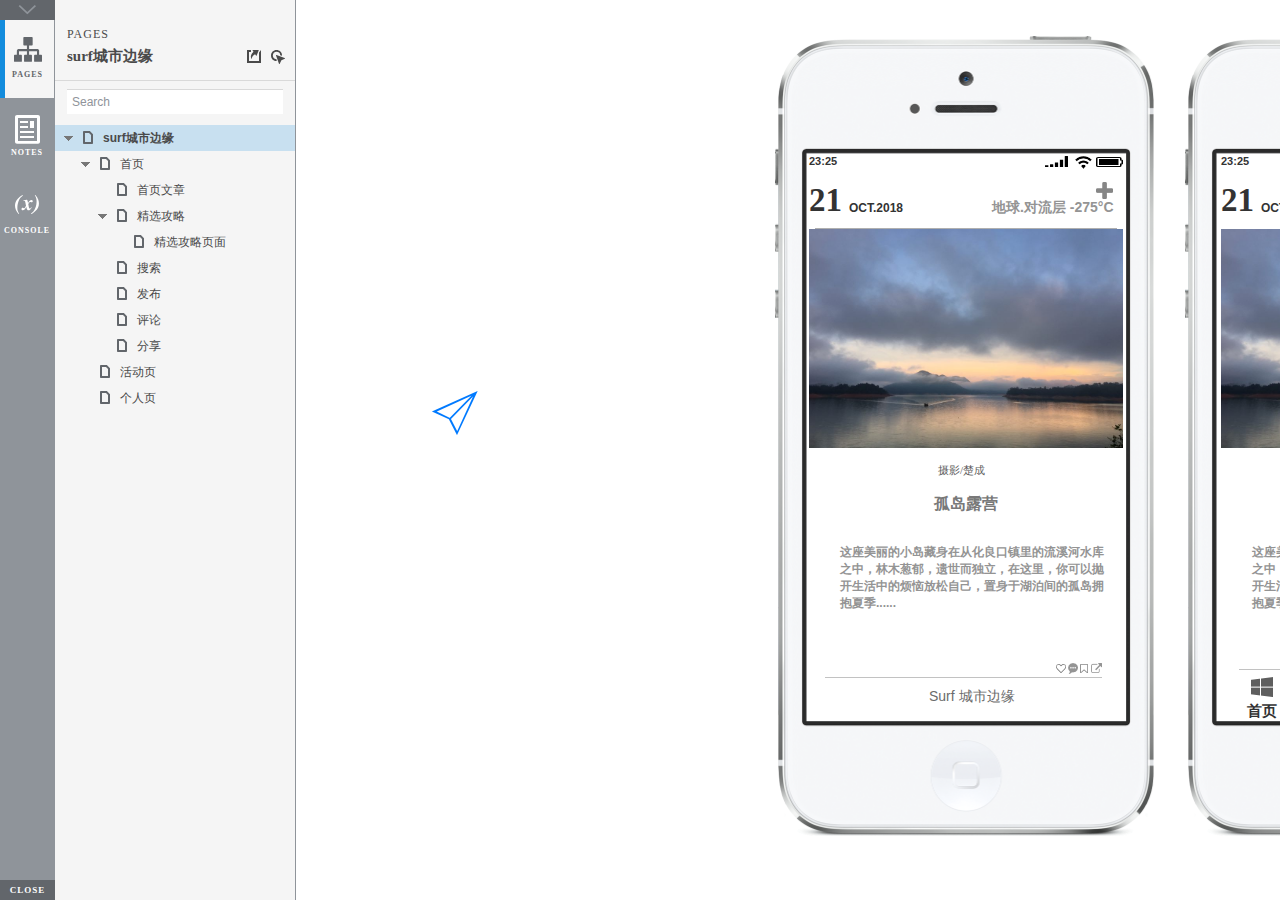
==== commit 865e4329: "1" ====
--- a/index.html
+++ b/index.html
@@ -1,528 +1,519 @@
-﻿<!DOCTYPE html>
-<html>
-  <head>
-    <title>index</title>
+<!DOCTYPE html>
+<html xmlns="http://www.w3.org/1999/xhtml" xml:lang="en" lang="en">
+<head>
+    <title>Untitled Document</title>
     <meta http-equiv="X-UA-Compatible" content="IE=edge"/>
-    <meta http-equiv="content-type" content="text/html; charset=utf-8"/>
-    <meta name="apple-mobile-web-app-capable" content="yes"/>
-    <link href="resources/css/jquery-ui-themes.css" type="text/css" rel="stylesheet"/>
-    <link href="resources/css/axure_rp_page.css" type="text/css" rel="stylesheet"/>
-    <link href="data/styles.css" type="text/css" rel="stylesheet"/>
-    <link href="files/index/styles.css" type="text/css" rel="stylesheet"/>
-    <script src="resources/scripts/jquery-1.7.1.min.js"></script>
-    <script src="resources/scripts/jquery-ui-1.8.10.custom.min.js"></script>
-    <script src="resources/scripts/prototypePre.js"></script>
-    <script src="data/document.js"></script>
-    <script src="resources/scripts/prototypePost.js"></script>
-    <script src="files/index/data.js"></script>
+    <meta http-equiv="content-type" content="text/html; charset=utf-8" />
+    <meta name="viewport" content="width=device-width, initial-scale=1.0" />
+    <meta name="apple-mobile-web-app-capable" content="yes" />
+    <link type="text/css" href="resources/css/reset.css" rel="Stylesheet" />
+    <link type="text/css" href="resources/css/default.css" rel="Stylesheet" />
+    <!--<link href='https://fonts.googleapis.com/css?family=Nunito:300' rel='stylesheet' type='text/css'>-->
+
     <script type="text/javascript">
-      $axure.utils.getTransparentGifPath = function() { return 'resources/images/transparent.gif'; };
-      $axure.utils.getOtherPath = function() { return 'resources/Other.html'; };
-      $axure.utils.getReloadPath = function() { return 'resources/reload.html'; };
+        if (location.href.toString().indexOf('file://localhost/') == 0) {
+            location.href = location.href.toString().replace('file://localhost/', 'file:///');
+        }
     </script>
-  </head>
-  <body>
-    <div id="base" class="">
-
-      <!-- Unnamed (组合) -->
-      <div id="u0" class="ax_default" data-left="478" data-top="36" data-width="380" data-height="800">
-
-        <!-- Unnamed (图片) -->
-        <div id="u1" class="ax_default _图片1">
-          <img id="u1_img" class="img " src="images/index/u1.png"/>
+
+    <!-- 8.0.0.3379 -->
+<script src="resources/scripts/jquery-1.7.1.min.js"></script>
+<script src="resources/scripts/startPre.js"></script>
+<script src="data/document.js"></script>
+
+    <style type="text/css">
+
+#outerContainer {
+	width:1000px;
+	height:1500px;
+}
+
+.vsplitbar {
+    width: 3px;
+    /*background: #B9B9B9;*/
+    border-right: 1px solid #8f949a;
+}
+
+.vsplitbar:hover, .vsplitbar.active {
+    background: #8f949a;
+}
+
+#rightPanel {
+    background-color: White;
+}
+
+/*#leftPanel {
+    min-width: 120px;
+}*/
+
+.splitterMask {
+   position:absolute;
+   top: 0;
+   left: 0;
+   width: 100%;
+   height: 100%;
+   overflow: hidden;
+   background-image: url(resources/images/transparent.gif);
+   z-index: 20000;
+}
+
+    </style>
+    <script type="text/javascript" language="JavaScript"><!--
+        var SITEMAP_COLLAPSE_VAR_NAME = 'c';
+        var PLUGIN_VAR_NAME = 'g';
+        var FOOTNOTES_VAR_NAME = 'fn';
+        var ADAPTIVE_VIEW_VAR_NAME = 'view';
+        var lastLeftPanelWidth = 295;
+        var toolBarOnly = true;
+
+        // isolate scope
+        (function() {
+            setUpController();
+            
+            var configuration = $axure.document.configuration;
+            var _settings = {};
+            _settings.projectId = configuration.prototypeId;
+            _settings.isAxshare = configuration.isAxshare;
+            _settings.loadFeedbackPlugin = configuration.loadFeedbackPlugin;
+            var cHash = getHashStringVar(SITEMAP_COLLAPSE_VAR_NAME);
+            _settings.startCollapsed = cHash == "1";
+            if(cHash == "2") closePlayer();
+            var gHash = getHashStringVar(PLUGIN_VAR_NAME);
+            if(gHash == "") gHash = 1;
+            _settings.startPluginGid = gHash;
+
+            $axure.player.settings = _settings;
+
+            $(window).bind('load', function() {
+                if(CHROME_5_LOCAL && !$('body').attr('pluginDetected')) {
+                    window.location = 'resources/chrome/chrome.html';
+                }
+            });
+
+            $(document).ready(function() {
+                $axure.page.bind('load.start', mainFrame_onload);
+                $axure.messageCenter.addMessageListener(messageCenter_message);
+
+                $(document).on('pluginShown', function (event, data) {
+                    setVarInCurrentUrlHash('g', data ? data : '');
+                });
+
+                $(document).on('pluginCreated', function(event, data) {
+                    if($axure.player.settings.startPluginGid == data) {
+                        $axure.player.showPlugin(data);
+                    }
+                });
+
+                if($axure.player.settings.loadFeedbackPlugin) {
+                    if($axure.player.settings.isAxshare) {
+                        $axure.utils.loadJS('/Scripts/plugins/feedback/feedback8.js');
+                    } else {
+                        $axure.utils.loadJS('http://share.axure.com/Scripts/plugins/feedback/feedback8.js');
+                    }
+                }
+
+                if(navigator.userAgent.indexOf("MSIE") >= 0) $('#outerContainer').width('100%');
+                initialize();
+                if($axure.player.settings.startCollapsed) $('#outerContainer').splitter({ sizeLeft: 0 });
+                else $('#outerContainer').splitter({ sizeLeft: lastLeftPanelWidth });
+                $('#leftPanel').width(lastLeftPanelWidth);
+                
+                $(window).resize(function() { resizeContent(); });
+
+                $('#maximizePanelContainer').hide();
+
+                initializeLogo();
+
+                $(window).resize();
+                resizeContent();
+                
+                $axure.player.collapseToBar();
+
+                if($axure.player.settings.startCollapsed) {
+                    collapse();
+                    $('#leftPanel').width(0);
+                }
+
+                if(MOBILE_DEVICE) {
+                    $('#interfaceControlFrameMinimizeContainer').height('45px');
+                    $('#interfaceControlFrameMinimizeContainer a').height('45px');
+                    $('#interfaceControlFrameHeaderContainer').css('margin-top','45px');
+                    $('#interfaceControlFrameCloseContainer a').css('padding','10px 0px');
+                    $('#maximizePanelContainer').height('45px');//.css('top','inherit').css('bottom','0px');
+
+                    $('body').removeClass('hashover');
+
+                    if(IOS) {
+                        $('#rightPanel').css('overflow', 'auto').css('-webkit-overflow-scrolling', 'touch').css('-ms-overflow-x', 'hidden');
+
+                        window.addEventListener("orientationchange", function() {
+                            var viewport = document.querySelector("meta[name=viewport]");
+                            //so iOS doesn't zoom when switching back to portrait
+                            viewport.setAttribute('content', 'width=device-width, initial-scale=1.0, maximum-scale=1.0');
+                            viewport.setAttribute('content', 'width=device-width, initial-scale=1.0');
+                            resizeContent();
+                        }, false);
+
+                        $axure.page.bind('load.start', function() {
+                            resizeContent();
+                        });
+                    }
+                }
+
+            });
+
+            function initialize() {
+                var legacyQString = getQueryString("Page");
+                if (legacyQString.length > 0) {
+                    location.href = location.href.substring(0, location.href.indexOf("?")) + "#p=" + legacyQString;
+                    return;
+                }
+
+                var mainFrame = document.getElementById("mainFrame");
+                //if it's local file on safari, test if we can access mainframe after its loaded
+                if(SAFARI && document.location.href.indexOf('file://') >= 0) {
+                    $(mainFrame).load(function () {
+                        var canAccess;
+                        try {
+                            var mainFrameWindow = mainFrame.contentWindow || mainFrame.contentDocument;
+                            mainFrameWindow['safari_file_CORS'] = 'Y';
+                            canAccess = mainFrameWindow['safari_file_CORS'] === 'Y';
+                        } catch(err) {
+                            canAccess = false;
+                        }
+
+                        if(!canAccess) window.location = 'resources/chrome/safari.html';
+                    });
+                }
+
+                mainFrame.contentWindow.location.href = getInitialUrl();
+            }
+
+            function initializeLogo() {
+                if($axure.document.configuration.logoImagePath) {
+                    var image = new Image();
+                    image.onload = function() {
+                        $('#logoImage').css('max-width', this.width + 'px');
+                        $axure.player.resizeContent();
+                    };
+                    image.src = $axure.document.configuration.logoImagePath;
+                
+                    $('#interfaceControlFrameLogoImageContainer').html('<img id="logoImage" src="" />');
+                    $('#logoImage').attr('src', $axure.document.configuration.logoImagePath).load(function() { resizeContent(); });
+                } else $('#interfaceControlFrameLogoImageContainer').hide();
+
+                if ($axure.document.configuration.logoImageCaption) {
+                    $('#interfaceControlFrameLogoCaptionContainer').html($axure.document.configuration.logoImageCaption);
+                } else $('#interfaceControlFrameLogoCaptionContainer').hide();
+
+                if(!$('#interfaceControlFrameLogoImageContainer').is(':visible') && !$('#interfaceControlFrameLogoCaptionContainer').is(':visible')) {
+                    $('#interfaceControlFrameLogoContainer').hide();
+                }
+            }
+
+            var resizeContent = $axure.player.resizeContent = function() {
+                var newHeight = $(window).height();
+                var newWidth = $(window).width();
+
+                var controlContainerHeight = newHeight;// - 30;
+                if($('#interfaceControlFrameLogoContainer').is(':visible')) controlContainerHeight -= $('#interfaceControlFrameLogoContainer').outerHeight();// + 16;
+
+                $('#outerContainer').height(newHeight).width(newWidth);
+                $('.vsplitbar').height(newHeight);
+                $('#leftPanel').height(newHeight);
+                $('#interfaceControlFrame').height(newHeight);
+                $('#interfaceControlFrameContainer').height(newHeight);
+                $('#interfaceControlFrameHostContainer').height(controlContainerHeight);
+
+                $('#rightPanel').height(newHeight);
+                $('#mainFrame').height(newHeight);
+
+                if($('#leftPanel').is(':visible')) $('#rightPanel').width($(window).width() - $('#leftPanel').width() - 1);// $('.vsplitbar').width());
+                else $('#rightPanel').width($(window).width());
+
+                $(document).trigger('ContainerHeightChange',[controlContainerHeight]);
+
+                if(MOBILE_DEVICE) {
+                    if(!(getHashStringVar(ADAPTIVE_VIEW_VAR_NAME).length > 0)) $axure.messageCenter.postMessage('setAdaptiveViewForSize', {'width':newWidth, 'height':$('#rightPanel').height()});
+                }
+            }
+
+            var collapseToBar = $axure.player.collapseToBar = function() {
+                lastLeftPanelWidth = $('#leftPanel').width();
+                $('#leftPanel').width('55px');
+                $('.vsplitbar').hide();
+                $('#rightPanel').width($(window).width() - $('#leftPanel').width());
+                $(window).resize();
+                $('#outerContainer').trigger('resize');
+                toolBarOnly = true;
+            }
+
+            var expandFromBar = $axure.player.expandFromBar = function() {
+                if($('.vsplitbar').is(':visible')) return;
+
+                $('#leftPanel').width(lastLeftPanelWidth);
+                $('.vsplitbar').show();
+                $('#rightPanel').width($(window).width() - $('#leftPanel').width() - 1);// $('.vsplitbar').width());
+                $(window).resize();
+                $('#outerContainer').trigger('resize');
+                toolBarOnly = false;
+            }
+
+        })();
+
+        function messageCenter_message(message, data) {
+            if(message == 'expandFrame') expand();
+            else if(message == 'getCollapseFrameOnLoad' && $axure.player.settings.startCollapsed && !MOBILE_DEVICE) $axure.messageCenter.postMessage('collapseFrameOnLoad');
+        }
+
+        
+        function getInitialUrl() {
+            var pageName = getHashStringVar("p");
+            if(pageName.length > 0) return pageName + ".html";
+            else {
+                var url = getFirstPageUrl($axure.document.sitemap.rootNodes);
+                return (url ? url : "about:blank");
+            }
+        }
+
+        function getFirstPageUrl(nodes) {
+            for (var i = 0; i < nodes.length; i++) {
+                var node = nodes[i];
+                if (node.url) return node.url;
+                else {
+                    var hasChildren = (node.children && node.children.length > 0);
+                    if (hasChildren) {
+                        var url = getFirstPageUrl(node.children);
+                        if (url) return url;
+                    }
+                }
+            }
+            return null;
+        }
+
+        function closePlayer() {
+            if($axure.page.location) window.location.href = $axure.page.location;
+            else {
+                var pageFile = getInitialUrl();
+                var currentLocation = window.location.toString();
+                window.location.href = currentLocation.substr(0, currentLocation.lastIndexOf("/") + 1) + pageFile;
+            }
+        }
+
+        function replaceHash(newHash) {
+            var currentLocWithoutHash = window.location.toString().split('#')[0];
+
+            //We use replace so that every hash change doesn't get appended to the history stack.
+            //We use replaceState in browsers that support it, else replace the location
+            if(typeof window.history.replaceState != 'undefined') {
+                try {
+                    //Chrome 45 (Version 45.0.2454.85 m) started throwing an error here when generated locally (this only happens with sitemap open) which broke all interactions.
+                    //try catch breaks the url adjusting nicely when the sitemap is open, but all interactions and forward and back buttons work.
+                    //Uncaught SecurityError: Failed to execute 'replaceState' on 'History': A history state object with URL 'file:///C:/Users/Ian/Documents/Axure/HTML/Untitled/start.html#p=home' cannot be created in a document with origin 'null'.
+                    window.history.replaceState(null, null, currentLocWithoutHash + newHash);
+                } catch(ex) {}
+            } else {
+                window.location.replace(currentLocWithoutHash + newHash);
+            }
+        }
+
+        function collapse() {
+            setVarInCurrentUrlHash('c', 1);
+            if(!toolBarOnly) lastLeftPanelWidth = $('#leftPanel').width();
+
+            $('#maximizePanelContainer').show();
+            $('#leftPanel').hide();
+            $('.vsplitbar').hide();
+            $('#rightPanel').width($(window).width());
+            $(window).resize();
+            $('#outerContainer').trigger('resize');
+
+            $(document).trigger('sidebarCollapse');
+
+            if(MOBILE_DEVICE) {
+                $('#maximizePanelContainer').animate({
+                    top:$('#rightPanel').height() - $('#maximizePanelContainer').height()
+                }, 300, 'swing', function() {
+                    $('#maximizePanelContainer').css('top', 'inherit').css('bottom', '0px');
+                });
+            }
+        }
+
+        function expand() {
+            if(MOBILE_DEVICE) {
+                $('#maximizePanelContainer').css('top', '0px').css('bottom', 'inherit');
+            }
+
+            deleteVarFromCurrentUrlHash('c');
+            $('#maximizePanelContainer').hide();
+            $('#leftPanel').width(lastLeftPanelWidth);
+            $('#leftPanel').show();
+            if(!toolBarOnly) {
+                $('.vsplitbar').show();
+                $('#rightPanel').width($(window).width() - $('#leftPanel').width() - 1);
+            } else {
+                $axure.player.collapseToBar();
+            }
+            $(window).resize();
+            $('#outerContainer').trigger('resize');
+
+            $(document).trigger('sidebarExpanded');
+        }
+
+
+        function mainFrame_onload() {
+            if($axure.page.pageName) document.title = $axure.page.pageName;
+        }
+
+        function getQueryString(query) {
+            var qstring = self.location.href.split("?");
+            if(qstring.length < 2) return "";
+            return GetParameter(qstring, query);
+        }
+        
+        function GetParameter(qstring, query) {
+            var prms = qstring[1].split("&");
+            var frmelements = new Array();
+            var currprmeter, querystr = "";
+
+            for(var i = 0; i < prms.length; i++) {
+                currprmeter = prms[i].split("=");
+                frmelements[i] = new Array();
+                frmelements[i][0] = currprmeter[0];
+                frmelements[i][1] = currprmeter[1];
+            }
+
+            for(j = 0; j < frmelements.length; j++) {
+                if(frmelements[j][0].toLowerCase() == query.toLowerCase()) {
+                    querystr = frmelements[j][1];
+                    break;
+                }
+            }
+            return querystr;
+        }
+        
+        function getHashStringVar(query) {
+            var qstring = self.location.href.split("#");
+            if(qstring.length < 2) return "";
+            return GetParameter(qstring, query);
+        }
+
+        function setHashStringVar(currentHash, varName, varVal) {
+            var varWithEqual = varName + '=';
+            var poundVarWithEqual = varVal === '' ? '' :  '#' + varName + '=' + varVal;
+            var ampVarWithEqual = varVal === '' ? '' :  '&' + varName + '=' + varVal;
+            var hashToSet = '';
+
+            var pageIndex = currentHash.indexOf('#' + varWithEqual);
+            if(pageIndex == -1) pageIndex = currentHash.indexOf('&' + varWithEqual);
+            if(pageIndex != -1) {
+                var newHash = currentHash.substring(0, pageIndex);
+
+                newHash = newHash == '' ? poundVarWithEqual : newHash + ampVarWithEqual;
+
+                var ampIndex = currentHash.indexOf('&', pageIndex + 1);
+                if(ampIndex != -1) {
+                    newHash = newHash == '' ? '#' + currentHash.substring(ampIndex + 1) : newHash + currentHash.substring(ampIndex);
+                }
+                hashToSet = newHash;
+            } else if(currentHash.indexOf('#') != -1) {
+                hashToSet = currentHash + ampVarWithEqual;
+            } else {
+                hashToSet = poundVarWithEqual;
+            }
+
+            if(hashToSet != '' || varVal == '') {
+                return hashToSet;
+            }
+
+            return null;
+        }
+
+        function setVarInCurrentUrlHash(varName, varVal) {
+            var newHash = setHashStringVar(window.location.hash, varName, varVal);
+
+            if(newHash != null) {
+                replaceHash(newHash);
+            }
+        }
+
+        function deleteHashStringVar(currentHash, varName) {
+            var varWithEqual = varName + '=';
+
+            var pageIndex = currentHash.indexOf('#' + varWithEqual);
+            if(pageIndex == -1) pageIndex = currentHash.indexOf('&' + varWithEqual);
+            if(pageIndex != -1) {
+                var newHash = currentHash.substring(0, pageIndex);
+
+                var ampIndex = currentHash.indexOf('&', pageIndex + 1);
+
+                //IF begin of string....if none blank, ELSE # instead of & and rest
+                //IF in string....prefix + if none blank, ELSE &-rest
+                if(newHash == '') { //beginning of string
+                    newHash = ampIndex != -1 ? '#' + currentHash.substring(ampIndex + 1) : '';
+                } else { //somewhere in the middle
+                    newHash = newHash + (ampIndex != -1 ? currentHash.substring(ampIndex) : '');
+                }
+
+                return newHash;
+            }
+
+            return null;
+        }
+
+        function deleteVarFromCurrentUrlHash(varName) {
+            var newHash = deleteHashStringVar(window.location.hash, varName);
+
+            if(newHash != null) {
+                replaceHash(newHash);
+            }
+        }
+    --></script>
+    
+    <link type="text/css" rel="Stylesheet" href="plugins/sitemap/styles/sitemap.css" />
+    <link type="text/css" rel="Stylesheet" href="plugins/page_notes/styles/page_notes.css" />
+    <link type="text/css" rel="Stylesheet" href="plugins/debug/styles/debug.css" />
+    <script src="resources/scripts/startPost.js"></script>
+
+
+    <!--<link type="text/css" rel="Stylesheet" href="plugins/recordplay/styles/recordplay.css" />
+    <script type="text/javascript" src="plugins/recordplay/recordplay.js"></script>-->
+    
+
+</head>
+<body scroll="no" class="hashover">
+    <div id="outerContainer">
+
+        <div id="leftPanel">
+            <div id="interfaceControlFrame">
+                <div id="interfaceControlFrameMinimizeContainer">
+                    <a title="Collapse" id="interfaceControlFrameMinimizeButton" onclick="collapse();">&nbsp;</a>
+                </div>
+                <div id="interfaceControlFrameHeaderContainer">
+                    <ul id="interfaceControlFrameHeader"></ul>
+                </div>
+                <div id="interfaceControlFrameContainer">
+                    <div id="interfaceControlFrameLogoContainer">
+                        <div id="interfaceControlFrameLogoImageContainer"></div>
+                        <div id="interfaceControlFrameLogoCaptionContainer"></div>
+                    </div>
+                    <div id="interfaceControlFrameHostContainer">
+                    </div>
+                </div>
+                <div id="interfaceControlFrameCloseContainer">
+                    <a title="Close" id="interfaceControlFrameCloseButton" onclick="closePlayer();">CLOSE</a>
+                </div>
+            </div>
         </div>
-
-        <!-- Unnamed (矩形) -->
-        <div id="u2" class="ax_default _二级标题">
-          <div id="u2_div" class=""></div>
-          <div id="u2_text" class="text ">
-            <p><span>21</span></p>
-          </div>
+        <div id="rightPanel">
+            <iframe id="mainFrame" name="mainFrame" width="100%" height="100%" src="" frameborder="0" style="display: block;" webkitallowfullscreen mozallowfullscreen allowfullscreen></iframe>
         </div>
 
-        <!-- Unnamed (矩形) -->
-        <div id="u3" class="ax_default _二级标题">
-          <div id="u3_div" class=""></div>
-          <div id="u3_text" class="text ">
-            <p><span>OCT.2018</span></p>
-          </div>
-        </div>
-
-        <!-- Unnamed (矩形) -->
-        <div id="u4" class="ax_default _三级标题">
-          <div id="u4_div" class=""></div>
-          <div id="u4_text" class="text ">
-            <p style="font-size:14px;"><span style="color:#949494;">地球.对流层 -275°C</span><span style="font-size:18px;"> </span></p>
-          </div>
-        </div>
-
-        <!-- Unnamed (形状) -->
-        <div id="u5" class="ax_default icon">
-          <img id="u5_img" class="img " src="images/index/u5.png"/>
-        </div>
-
-        <!-- Unnamed (图片) -->
-        <div id="u6" class="ax_default _图片1">
-          <img id="u6_img" class="img " src="images/index/u6.png"/>
-        </div>
-
-        <!-- Unnamed (矩形) -->
-        <div id="u7" class="ax_default _三级标题">
-          <div id="u7_div" class=""></div>
-          <div id="u7_text" class="text ">
-            <p><span>23:25</span></p>
-          </div>
-        </div>
-
-        <!-- Unnamed (形状) -->
-        <div id="u8" class="ax_default icon">
-          <img id="u8_img" class="img " src="images/index/u8.png"/>
-        </div>
-
-        <!-- Unnamed (水平线) -->
-        <div id="u9" class="ax_default line">
-          <img id="u9_img" class="img " src="images/index/u9.png"/>
-        </div>
-
-        <!-- Unnamed (图片) -->
-        <div id="u10" class="ax_default image">
-          <img id="u10_img" class="img " src="images/index/u10.jpg"/>
-        </div>
-
-        <!-- Unnamed (矩形) -->
-        <div id="u11" class="ax_default _三级标题">
-          <div id="u11_div" class=""></div>
-          <div id="u11_text" class="text ">
-            <p style="font-size:11px;"><span style="font-family:'Adobe 宋体 Std L', 'Adobe 宋体 Std';font-weight:300;color:#5E5E5E;">摄影/楚成</span><span style="font-family:'Arial Negreta', 'Arial Normal', 'Arial';font-weight:700;font-size:18px;"> </span></p>
-          </div>
-        </div>
-
-        <!-- Unnamed (矩形) -->
-        <div id="u12" class="ax_default _三级标题">
-          <div id="u12_div" class=""></div>
-          <div id="u12_text" class="text ">
-            <p><span>孤岛露营</span></p>
-          </div>
-        </div>
-
-        <!-- Unnamed (矩形) -->
-        <div id="u13" class="ax_default _三级标题">
-          <div id="u13_div" class=""></div>
-          <div id="u13_text" class="text ">
-            <p><span>这座美丽的小岛藏身在从化良口镇里的流溪河水库之中，林木葱郁，遗世而独立，在这里，你可以抛开生活中的烦恼放松自己，置身于湖泊间的孤岛拥抱夏季......</span></p>
-          </div>
-        </div>
-
-        <!-- Unnamed (形状) -->
-        <div id="u14" class="ax_default icon">
-          <img id="u14_img" class="img " src="images/index/u14.png"/>
-        </div>
-
-        <!-- Unnamed (形状) -->
-        <div id="u15" class="ax_default icon">
-          <img id="u15_img" class="img " src="images/index/u15.png"/>
-        </div>
-
-        <!-- Unnamed (形状) -->
-        <div id="u16" class="ax_default icon">
-          <img id="u16_img" class="img " src="images/index/u16.png"/>
-        </div>
-
-        <!-- Unnamed (形状) -->
-        <div id="u17" class="ax_default icon">
-          <img id="u17_img" class="img " src="images/index/u17.png"/>
-        </div>
-
-        <!-- Unnamed (矩形) -->
-        <div id="u18" class="ax_default _三级标题">
-          <div id="u18_div" class=""></div>
-          <div id="u18_text" class="text ">
-            <p><span>Surf 城市边缘</span></p>
-          </div>
-        </div>
-
-        <!-- Unnamed (形状) -->
-        <div id="u19" class="ax_default icon">
-          <img id="u19_img" class="img " src="images/index/u19.png"/>
-        </div>
-      </div>
-
-      <!-- Unnamed (水平线) -->
-      <div id="u20" class="ax_default line">
-        <img id="u20_img" class="img " src="images/index/u20.png"/>
-      </div>
-
-      <!-- Unnamed (图片) -->
-      <div id="u21" class="ax_default _图片1">
-        <img id="u21_img" class="img " src="images/index/u21.png"/>
-      </div>
-
-      <!-- Unnamed (组合) -->
-      <div id="u22" class="ax_default" data-left="888" data-top="36" data-width="380" data-height="800">
-
-        <!-- Unnamed (组合) -->
-        <div id="u23" class="ax_default" data-left="888" data-top="36" data-width="380" data-height="800">
-
-          <!-- Unnamed (图片) -->
-          <div id="u24" class="ax_default _图片1">
-            <img id="u24_img" class="img " src="images/index/u1.png"/>
-          </div>
-
-          <!-- Unnamed (矩形) -->
-          <div id="u25" class="ax_default _二级标题">
-            <div id="u25_div" class=""></div>
-            <div id="u25_text" class="text ">
-              <p><span>21</span></p>
-            </div>
-          </div>
-
-          <!-- Unnamed (矩形) -->
-          <div id="u26" class="ax_default _二级标题">
-            <div id="u26_div" class=""></div>
-            <div id="u26_text" class="text ">
-              <p><span>OCT.2018</span></p>
-            </div>
-          </div>
-
-          <!-- Unnamed (矩形) -->
-          <div id="u27" class="ax_default _三级标题">
-            <div id="u27_div" class=""></div>
-            <div id="u27_text" class="text ">
-              <p style="font-size:14px;"><span style="color:#949494;">地球.对流层 -275°C</span><span style="font-size:18px;"> </span></p>
-            </div>
-          </div>
-
-          <!-- Unnamed (形状) -->
-          <div id="u28" class="ax_default icon">
-            <img id="u28_img" class="img " src="images/index/u5.png"/>
-          </div>
-
-          <!-- Unnamed (图片) -->
-          <div id="u29" class="ax_default _图片1">
-            <img id="u29_img" class="img " src="images/index/u6.png"/>
-          </div>
-
-          <!-- Unnamed (矩形) -->
-          <div id="u30" class="ax_default _三级标题">
-            <div id="u30_div" class=""></div>
-            <div id="u30_text" class="text ">
-              <p><span>23:25</span></p>
-            </div>
-          </div>
-
-          <!-- Unnamed (形状) -->
-          <div id="u31" class="ax_default icon">
-            <img id="u31_img" class="img " src="images/index/u8.png"/>
-          </div>
-
-          <!-- Unnamed (图片) -->
-          <div id="u32" class="ax_default image">
-            <img id="u32_img" class="img " src="images/index/u10.jpg"/>
-          </div>
-
-          <!-- Unnamed (矩形) -->
-          <div id="u33" class="ax_default _三级标题">
-            <div id="u33_div" class=""></div>
-            <div id="u33_text" class="text ">
-              <p style="font-size:11px;"><span style="font-family:'Adobe 宋体 Std L', 'Adobe 宋体 Std';font-weight:300;color:#5E5E5E;">摄影/楚成</span><span style="font-family:'Arial Negreta', 'Arial Normal', 'Arial';font-weight:700;font-size:18px;"> </span></p>
-            </div>
-          </div>
-
-          <!-- Unnamed (矩形) -->
-          <div id="u34" class="ax_default _三级标题">
-            <div id="u34_div" class=""></div>
-            <div id="u34_text" class="text ">
-              <p><span>孤岛露营</span></p>
-            </div>
-          </div>
-
-          <!-- Unnamed (矩形) -->
-          <div id="u35" class="ax_default _三级标题">
-            <div id="u35_div" class=""></div>
-            <div id="u35_text" class="text ">
-              <p><span>这座美丽的小岛藏身在从化良口镇里的流溪河水库之中，林木葱郁，遗世而独立，在这里，你可以抛开生活中的烦恼放松自己，置身于湖泊间的孤岛拥抱夏季......</span></p>
-            </div>
-          </div>
-
-          <!-- Unnamed (形状) -->
-          <div id="u36" class="ax_default icon">
-            <img id="u36_img" class="img " src="images/index/u19.png"/>
-          </div>
-
-          <!-- Unnamed (矩形) -->
-          <div id="u37" class="ax_default _三级标题">
-            <div id="u37_div" class=""></div>
-            <div id="u37_text" class="text ">
-              <p><span>活动</span></p>
-            </div>
-          </div>
-
-          <!-- Unnamed (形状) -->
-          <div id="u38" class="ax_default icon">
-            <img id="u38_img" class="img " src="images/index/u38.png"/>
-          </div>
-
-          <!-- Unnamed (形状) -->
-          <div id="u39" class="ax_default icon">
-            <img id="u39_img" class="img " src="images/index/u39.png"/>
-          </div>
-
-          <!-- Unnamed (形状) -->
-          <div id="u40" class="ax_default icon">
-            <img id="u40_img" class="img " src="images/index/u40.png"/>
-          </div>
-
-          <!-- Unnamed (矩形) -->
-          <div id="u41" class="ax_default _三级标题">
-            <div id="u41_div" class=""></div>
-            <div id="u41_text" class="text ">
-              <p><span>个人</span></p>
-            </div>
-          </div>
-
-          <!-- Unnamed (矩形) -->
-          <div id="u42" class="ax_default _三级标题">
-            <div id="u42_div" class=""></div>
-            <div id="u42_text" class="text ">
-              <p><span>首页</span></p>
-            </div>
-          </div>
-
-          <!-- Unnamed (水平线) -->
-          <div id="u43" class="ax_default line">
-            <img id="u43_img" class="img " src="images/index/u43.png"/>
-          </div>
-
-          <!-- Unnamed (形状) -->
-          <div id="u44" class="ax_default icon">
-            <img id="u44_img" class="img " src="images/index/u14.png"/>
-          </div>
-
-          <!-- Unnamed (形状) -->
-          <div id="u45" class="ax_default icon">
-            <img id="u45_img" class="img " src="images/index/u15.png"/>
-          </div>
-
-          <!-- Unnamed (形状) -->
-          <div id="u46" class="ax_default icon">
-            <img id="u46_img" class="img " src="images/index/u16.png"/>
-          </div>
-
-          <!-- Unnamed (形状) -->
-          <div id="u47" class="ax_default icon">
-            <img id="u47_img" class="img " src="images/index/u17.png"/>
-          </div>
-        </div>
-
-        <!-- Unnamed (矩形) -->
-        <div id="u48" class="ax_default box_1">
-          <img id="u48_img" class="img " src="images/index/u48.png"/>
-        </div>
-
-        <!-- Unnamed (图片) -->
-        <div id="u49" class="ax_default _图片">
-          <img id="u49_img" class="img " src="images/index/u49.png"/>
-        </div>
-
-        <!-- Unnamed (矩形) -->
-        <div id="u50" class="ax_default label">
-          <div id="u50_div" class=""></div>
-          <div id="u50_text" class="text ">
-            <p><span>search</span></p>
-          </div>
-        </div>
-
-        <!-- Unnamed (图片) -->
-        <div id="u51" class="ax_default _图片">
-          <img id="u51_img" class="img " src="images/index/u51.png"/>
-        </div>
-      </div>
-
-      <!-- Unnamed (矩形) -->
-      <div id="u52" class="ax_default box_1">
-        <img id="u52_img" class="img " src="images/index/u52.png"/>
-      </div>
-
-      <!-- Unnamed (组合) -->
-      <div id="u53" class="ax_default" data-left="1308" data-top="36" data-width="380" data-height="800">
-
-        <!-- Unnamed (组合) -->
-        <div id="u54" class="ax_default" data-left="1308" data-top="36" data-width="380" data-height="800">
-
-          <!-- Unnamed (图片) -->
-          <div id="u55" class="ax_default _图片1">
-            <img id="u55_img" class="img " src="images/index/u1.png"/>
-          </div>
-
-          <!-- Unnamed (矩形) -->
-          <div id="u56" class="ax_default _二级标题">
-            <div id="u56_div" class=""></div>
-            <div id="u56_text" class="text ">
-              <p><span>21</span></p>
-            </div>
-          </div>
-
-          <!-- Unnamed (矩形) -->
-          <div id="u57" class="ax_default _二级标题">
-            <div id="u57_div" class=""></div>
-            <div id="u57_text" class="text ">
-              <p><span>OCT.2018</span></p>
-            </div>
-          </div>
-
-          <!-- Unnamed (矩形) -->
-          <div id="u58" class="ax_default _三级标题">
-            <div id="u58_div" class=""></div>
-            <div id="u58_text" class="text ">
-              <p style="font-size:14px;"><span style="color:#949494;">地球.对流层 -275°C</span><span style="font-size:18px;"> </span></p>
-            </div>
-          </div>
-
-          <!-- Unnamed (形状) -->
-          <div id="u59" class="ax_default icon">
-            <img id="u59_img" class="img " src="images/index/u5.png"/>
-          </div>
-
-          <!-- Unnamed (图片) -->
-          <div id="u60" class="ax_default _图片1">
-            <img id="u60_img" class="img " src="images/index/u6.png"/>
-          </div>
-
-          <!-- Unnamed (矩形) -->
-          <div id="u61" class="ax_default _三级标题">
-            <div id="u61_div" class=""></div>
-            <div id="u61_text" class="text ">
-              <p><span>23:25</span></p>
-            </div>
-          </div>
-
-          <!-- Unnamed (形状) -->
-          <div id="u62" class="ax_default icon">
-            <img id="u62_img" class="img " src="images/index/u8.png"/>
-          </div>
-
-          <!-- Unnamed (图片) -->
-          <div id="u63" class="ax_default image">
-            <img id="u63_img" class="img " src="images/index/u63.jpg"/>
-          </div>
-
-          <!-- Unnamed (矩形) -->
-          <div id="u64" class="ax_default _三级标题">
-            <div id="u64_div" class=""></div>
-            <div id="u64_text" class="text ">
-              <p style="font-size:11px;"><span style="font-family:'Adobe 宋体 Std L', 'Adobe 宋体 Std';font-weight:300;color:#5E5E5E;">摄影/楚成</span><span style="font-family:'Arial Negreta', 'Arial Normal', 'Arial';font-weight:700;font-size:18px;"> </span></p>
-            </div>
-          </div>
-
-          <!-- Unnamed (矩形) -->
-          <div id="u65" class="ax_default _三级标题">
-            <div id="u65_div" class=""></div>
-            <div id="u65_text" class="text ">
-              <p><span>漓江神秀天下无</span></p>
-            </div>
-          </div>
-
-          <!-- Unnamed (矩形) -->
-          <div id="u66" class="ax_default _三级标题">
-            <div id="u66_div" class=""></div>
-            <div id="u66_text" class="text ">
-              <p><span>《水经注》称:&quot;漓水亦出阳海山&quot;，&quot;湘漓同源，分为二分，南为漓水，北则湘川&quot;。宋·范成大《桂海虞衡志》称:&quot;湘漓二水，皆出灵川之海阳，行百里，分南北而下。北曰湘……，南曰漓，……&quot;。(二)清·乾隆五至八年任兴安知县的黄海则说，漓水发源于县南之双女井</span></p>
-            </div>
-          </div>
-
-          <!-- Unnamed (形状) -->
-          <div id="u67" class="ax_default icon">
-            <img id="u67_img" class="img " src="images/index/u19.png"/>
-          </div>
-
-          <!-- Unnamed (矩形) -->
-          <div id="u68" class="ax_default _三级标题">
-            <div id="u68_div" class=""></div>
-            <div id="u68_text" class="text ">
-              <p><span>活动</span></p>
-            </div>
-          </div>
-
-          <!-- Unnamed (形状) -->
-          <div id="u69" class="ax_default icon">
-            <img id="u69_img" class="img " src="images/index/u38.png"/>
-          </div>
-
-          <!-- Unnamed (形状) -->
-          <div id="u70" class="ax_default icon">
-            <img id="u70_img" class="img " src="images/index/u39.png"/>
-          </div>
-
-          <!-- Unnamed (形状) -->
-          <div id="u71" class="ax_default icon">
-            <img id="u71_img" class="img " src="images/index/u40.png"/>
-          </div>
-
-          <!-- Unnamed (矩形) -->
-          <div id="u72" class="ax_default _三级标题">
-            <div id="u72_div" class=""></div>
-            <div id="u72_text" class="text ">
-              <p><span>个人</span></p>
-            </div>
-          </div>
-
-          <!-- Unnamed (矩形) -->
-          <div id="u73" class="ax_default _三级标题">
-            <div id="u73_div" class=""></div>
-            <div id="u73_text" class="text ">
-              <p><span>首页</span></p>
-            </div>
-          </div>
-
-          <!-- Unnamed (水平线) -->
-          <div id="u74" class="ax_default line">
-            <img id="u74_img" class="img " src="images/index/u43.png"/>
-          </div>
-
-          <!-- Unnamed (形状) -->
-          <div id="u75" class="ax_default icon">
-            <img id="u75_img" class="img " src="images/index/u14.png"/>
-          </div>
-
-          <!-- Unnamed (形状) -->
-          <div id="u76" class="ax_default icon">
-            <img id="u76_img" class="img " src="images/index/u15.png"/>
-          </div>
-
-          <!-- Unnamed (形状) -->
-          <div id="u77" class="ax_default icon">
-            <img id="u77_img" class="img " src="images/index/u16.png"/>
-          </div>
-
-          <!-- Unnamed (形状) -->
-          <div id="u78" class="ax_default icon">
-            <img id="u78_img" class="img " src="images/index/u17.png"/>
-          </div>
-        </div>
-
-        <!-- Unnamed (矩形) -->
-        <div id="u79" class="ax_default box_1">
-          <img id="u79_img" class="img " src="images/index/u48.png"/>
-        </div>
-
-        <!-- Unnamed (图片) -->
-        <div id="u80" class="ax_default _图片">
-          <img id="u80_img" class="img " src="images/index/u49.png"/>
-        </div>
-
-        <!-- Unnamed (矩形) -->
-        <div id="u81" class="ax_default label">
-          <div id="u81_div" class=""></div>
-          <div id="u81_text" class="text ">
-            <p><span>search</span></p>
-          </div>
-        </div>
-
-        <!-- Unnamed (图片) -->
-        <div id="u82" class="ax_default _图片">
-          <img id="u82_img" class="img " src="images/index/u51.png"/>
-        </div>
-      </div>
     </div>
-  </body>
+
+    <div id="maximizePanelContainer">
+        <iframe id="expandFrame" src="resources/expand.html" width="100%" height="100%" scrolling="no" allowtransparency="true" frameborder="0"></iframe>
+    </div>
+
+</body>
 </html>
--- a/resources/css/default.css
+++ b/resources/css/default.css
@@ -0,0 +1,207 @@
+﻿body {
+  font-family : Arial, Helvetica, Sans-Serif;
+  background-color: #8f949a;
+  overflow:hidden;
+}
+a {
+  cursor: pointer;
+}
+
+input[type="radio"], input[type="checkbox"] {
+    margin: 0px 9px 0px 0px;
+    vertical-align: bottom;
+}
+
+input {
+    -webkit-box-sizing: border-box;
+    -moz-box-sizing: border-box;
+    box-sizing: border-box;
+}
+
+#maximizePanelContainer {
+  font-size: 4px;
+  position:absolute;
+  left: 0px;
+  top: 0px;
+  width: 55px;
+  height: 20px;
+  overflow: visible;
+  z-index: 1000;
+}
+#maximizePanelOver {
+    position: absolute;
+    left: 0px;
+    top: 0px;
+    width: 55px;
+    height: 20px;
+}
+.maximizePanel {
+    position: absolute;
+    left: 0px;
+    top: 0px;
+    width: 55px;
+    height: 20px;
+    background: #a2a2a2 url('../images/expand.png') no-repeat center center;
+    background: url('../images/expand.svg') no-repeat center center, linear-gradient(rgba(200,200,200,.5),rgba(200,200,200,.5));
+    cursor: pointer;
+}
+
+#interfaceControlFrameMinimizeContainer {
+  position:absolute;
+    top: 0px;
+    left: 0px;
+  font-size: 2px; /*for IE*/
+  text-align: right;
+  z-index: 100;
+    height: 20px;
+    width: 55px;
+    background-color: #62666b;
+}
+#interfaceControlFrameMinimizeContainer a {
+    display: inline-block;
+    width: 55px;
+    height: 20px;
+    font-size: 2px;
+    background: url('../images/close.png') no-repeat center center;
+    background: url('../images/close.svg') no-repeat center center, linear-gradient(transparent,transparent);
+    text-decoration: none;
+}
+
+.hashover #interfaceControlFrameMinimizeContainer a:hover {
+    background: url('../images/close_hover.png') no-repeat center center;
+    background: url('../images/close_hover.svg') no-repeat center center, linear-gradient(transparent,transparent);
+}
+
+#interfaceControlFrame {
+    margin: 0px 0px 0px 55px;
+}
+
+#interfaceControlFrameCloseContainer {
+    /*display: none;*/
+    position:absolute;
+    bottom: 0px;
+    left: 0px;
+    font-size: 9px;
+    font-family: 'Trebuchet MS';
+    font-weight: bold;
+    letter-spacing: 1px;
+    z-index: 100;
+    width: 55px;
+    background-color: #62666b;
+    text-align: center;  
+}
+#interfaceControlFrameCloseContainer a {
+    display: inline-block;
+    width: 55px;
+    color: #ffffff;
+    padding: 5px 0px;
+}
+
+#interfaceControlFrameHeader li a {
+    display: block;
+    width: 54px;
+    height: 78px;
+    text-align: center;
+    padding-top: 50px;
+    outline: none;
+    margin-right: 1px;
+    text-decoration: none;
+    color: #ffffff;
+    white-space: nowrap;
+    background-color: transparent;
+    background-repeat: no-repeat;
+    background-position: 50% 17px;
+    box-sizing: border-box;
+    -moz-box-sizing: border-box;
+    -webkit-box-sizing: border-box;
+    border-left: 4px solid transparent;
+    border-right: 4px solid transparent;
+}
+
+.hashover #interfaceControlFrameHeader li a:hover {
+    background-color: transparent;
+    background-repeat: no-repeat;
+    background-position: 50% 17px;
+    color: #c2c2c2;
+}
+
+#interfaceControlFrameHeader li a.selected, #interfaceControlFrameHeader li a.selected:hover {
+    background-color: #f5f5f5;
+    background-repeat: no-repeat;
+    background-position: 50% 17px;
+    color: #62666b;
+    border-left: 5px solid #138CDD;
+}
+
+#interfaceControlFrameHeaderContainer {
+    float: left;
+    overflow: visible;
+    width: 55px;
+    margin-left: -55px;
+    margin-top: 20px;
+}
+
+#interfaceControlFrameHeader {
+    position: relative;
+    list-style: none;
+    font-size: 8px;
+    z-index: 50;
+    font-family: 'Trebuchet MS';
+    font-weight: bold;
+    letter-spacing: 1px;
+}
+
+#interfaceControlFrameContainer {
+    float: right;
+    background-color: #f5f5f5;
+    overflow: hidden;
+    width: 100%;
+}
+
+#interfaceControlFrameLogoContainer {
+  background-color: White;
+  padding: 20px 10px 10px 10px;
+  overflow: hidden;
+}
+
+#interfaceControlFrameLogoImageContainer {
+  text-align: center;
+}
+
+#interfaceControlFrameLogoCaptionContainer {
+  text-align: center;
+  margin: 5px 10px 0px 10px;
+  font-size: 12px;
+  color: #4a4a4a;
+}
+
+#logoImage {
+    width: 100%;
+}
+
+.emptyStateContainer {
+    text-align: center;
+    padding: 0px 10px;
+    margin-top: 32px
+}
+
+.emptyStateTitle {
+    margin: 0px 0px 9px 0px;
+    font-weight: bold;
+}
+
+.emptyStateContent {
+    line-height: 16px;
+}
+
+.dottedDivider {
+    height: 2px;
+    margin: 15px 0px 15px 0px;
+    background: url('../images/divider.png') no-repeat center center;
+    background: url('../images/divider.svg') no-repeat center center, linear-gradient(transparent,transparent);
+}
+
+.nondottedDivider {
+    height: 2px;
+    margin: 9px 0px 9px 0px;
+}--- a/plugins/sitemap/styles/sitemap.css
+++ b/plugins/sitemap/styles/sitemap.css
@@ -0,0 +1,399 @@
+﻿
+#sitemapHost {
+    font-size: 12px;
+    color:#4a4a4a;
+    height: 100%;
+}
+
+#sitemapHostBtn a {
+    background: url('images/sitemap_on.png');
+    background: url('images/sitemap_on.svg'),linear-gradient(transparent, transparent);
+}
+
+.hashover #sitemapHostBtn a:hover {
+    background: url('images/sitemap_hover.png');
+    background: url('images/sitemap_hover.svg'),linear-gradient(transparent, transparent);
+}
+
+#sitemapHostBtn a.selected, #sitemapHostBtn a.selected:hover {
+    background: url('images/sitemap_off.png');
+    background: url('images/sitemap_off.svg'),linear-gradient(transparent, transparent);
+}
+
+#sitemapHost .pageButtonHeader {
+    top: -27px;
+}
+
+#sitemapTreeContainer {
+    overflow: auto;
+    width: 100%;
+    height: 100%;
+    -webkit-overflow-scrolling: touch;
+}
+
+.sitemapTree {
+    margin: 0px 0px 10px 0px;
+    overflow:visible;
+}
+
+.sitemapTree ul {
+    list-style-type: none;
+    margin: 0px 0px 0px 0px;
+    padding-left: 0px;
+}
+
+.sitemapPlusMinusLink 
+{
+}
+
+.sitemapMinus 
+{
+	vertical-align:middle;
+    background: url('images/minus.gif');
+    background-repeat: no-repeat;
+	margin-right: 3px;	
+	margin-bottom: 1px;
+    height:9px;
+    width:9px;
+    display:inline-block;
+}
+
+.sitemapPlus 
+{
+	vertical-align:middle;
+    background: url('images/plus.gif');
+    background-repeat: no-repeat;
+	margin-right: 3px;	
+	margin-bottom: 1px;
+	height:9px;
+    width:9px;
+    display:inline-block;
+}
+
+.sitemapPageLink 
+{
+    margin-left: 0px;
+}
+
+.sitemapPageIcon 
+{
+	margin: 0px 0px -3px 4px;
+    width: 16px;
+    height: 16px;
+    display: inline-block;
+    background: url('images/page.png') no-repeat center center;
+    background: url('images/page.svg') no-repeat center center, linear-gradient(transparent,transparent);
+}
+
+.sitemapFlowIcon
+{
+    background: url('images/flow.png') no-repeat center center;
+    background: url('images/flow.svg') no-repeat center center, linear-gradient(transparent,transparent);
+}
+
+.sitemapFolderIcon
+{
+    background: url('images/folder_closed.png') no-repeat center center;
+    background: url('images/folder_closed.svg') no-repeat center center, linear-gradient(transparent,transparent);
+}
+
+.sitemapFolderOpenIcon
+{
+    background: url('images/folder_open.png') no-repeat center center;
+    background: url('images/folder_open.svg') no-repeat center center, linear-gradient(transparent,transparent);
+}
+
+.sitemapPageName 
+{
+    margin-left: 7px;
+}
+
+.sitemapNode 
+{
+    /*margin:4px 0px 4px 0px;*/
+    white-space:nowrap;
+}
+
+.sitemapPageLinkContainer {
+    /*display: inline-block;*/
+    margin-left: 0px;
+    padding: 4px 0px 4px 0px;
+}
+/*
+.sitemapNode div
+{
+	padding-top: 1px; 
+	padding-bottom: 3px;
+    padding-left: 20px;
+	height: 14px;
+}
+*/
+
+.sitemapExpandableNode 
+{
+	margin-left: 0px;
+}
+
+.sitemapHighlight 
+{
+    /*display: inline-block;*/
+	background-color : #C8E0F0;
+    font-weight: bold;
+}
+
+.sitemapGreyedName
+{
+	color: #AAA;
+}
+
+
+.pluginNameHeader
+{
+    font-family: 'Trebuchet MS';
+	font-size: 12px;
+    letter-spacing: 1px;
+	/*font-weight: bold;*/
+	white-space: nowrap;
+    margin-bottom: 5px;
+}
+
+.pageNameHeader
+{
+    font-family: 'Trebuchet MS';
+    /*display: inline-block;*/
+    /*float: left;*/
+	font-size: 15px;
+	font-weight: bold;
+	/*height: 23px;*/
+    padding-right: 77px;
+	white-space: nowrap;
+    overflow: hidden;
+    text-overflow: ellipsis;
+}
+
+.pageButtonHeader
+{
+    float: right;
+    position: relative;
+    /*width: 72px;*/
+	height: 24px;
+    top: -22px;
+    margin-bottom: -24px;
+}
+
+.sitemapHeader
+{
+    padding-top: 27px;
+    border-bottom: 1px solid #d9d9d9;
+    min-width: 110px;
+}
+
+.sitemapToolbar {
+    margin: 0px 5px 14px 12px;
+}
+
+.sitemapToolbarButton
+{
+    float: left;
+    width: 22px;
+    height: 22px;
+    border: 1px solid transparent;
+}
+
+#linksButton {
+    background: url('images/share.png') no-repeat center center;
+    background: url('images/share.svg') no-repeat center center, linear-gradient(transparent,transparent);
+}
+
+#linksButton:hover {
+    background: url('images/share_hover.png') no-repeat center center;
+    background: url('images/share_hover.svg') no-repeat center center, linear-gradient(transparent,transparent);
+}
+
+#linksButton.sitemapToolbarButtonSelected, .hashover #linksButton.sitemapToolbarButtonSelected:hover {
+    background: url('images/share_on.png') no-repeat center center;
+    background: url('images/share_on.svg') no-repeat center center, linear-gradient(transparent,transparent);
+}
+
+#adaptiveButton {
+    background: url('images/views.png') no-repeat center center;
+    background: url('images/views.svg') no-repeat center center, linear-gradient(transparent,transparent);
+}
+
+#adaptiveButton:hover {
+    background: url('images/views_hover.png') no-repeat center center;
+    background: url('images/views_hover.svg') no-repeat center center, linear-gradient(transparent,transparent);
+}
+
+#adaptiveButton.sitemapToolbarButtonSelected, #adaptiveButton.sitemapToolbarButtonSelected:hover {
+    background: url('images/views_on.png') no-repeat center center;
+    background: url('images/views_on.svg') no-repeat center center, linear-gradient(transparent,transparent);
+}
+
+#highlightInteractiveButton {
+    background: url('images/hotspots.png') no-repeat center center;
+    background: url('images/hotspots.svg') no-repeat center center, linear-gradient(transparent,transparent);
+    margin-top: 1px;
+}
+
+#highlightInteractiveButton:hover {
+    background: url('images/hotspots_hover.png') no-repeat center center;
+    background: url('images/hotspots_hover.svg') no-repeat center center, linear-gradient(transparent,transparent);
+}
+
+#highlightInteractiveButton.sitemapToolbarButtonSelected, #highlightInteractiveButton.sitemapToolbarButtonSelected:hover {
+    background: url('images/hotspots_on.png') no-repeat center center;
+    background: url('images/hotspots_on.svg') no-repeat center center, linear-gradient(transparent,transparent);
+}
+
+/*#variablesButton {
+    background: url('images/229_variables_16.png') no-repeat center center;
+}*/
+
+#searchButton {
+    background: url('images/232_search_16.png') no-repeat center center;
+}
+
+.sitemapLinkContainer
+{
+	margin-top: 8px;
+	padding-right: 5px;
+	/*font-size: 12px;*/
+}
+
+.sitemapLinkField 
+{
+	width: 100%;
+	font-size: 12px;
+	margin-top: 3px;
+    padding: 5px;
+}
+
+.sitemapRadioSelected {
+    font-weight: bold;
+}
+
+.sitemapOptionContainer
+{
+	margin-top: 8px;
+	padding-right: 5px;
+	/*font-size: 12px;*/
+}
+
+#sitemapOptionsDiv
+{
+	margin-top: 10px;
+	/*margin-left: 16px;*/
+}
+
+#viewSelectDiv
+{
+    padding: 2px 0px 0px 0px;
+	/*margin-left: 5px;*/
+}
+
+#viewSelect
+{
+	width: 70%;
+}
+
+.sitemapUrlOption
+{
+	padding-bottom: 8px;
+}
+
+.optionLabel
+{
+	font-size: 12px;
+}
+
+.sitemapPopupContainer
+{
+    display: none;
+    position: absolute;
+	background-color: #F4F4F4;
+	border: 1px solid #B9B9B9;
+	padding: 5px 5px 5px 5px;
+	margin: 5px 0px 0px 5px;
+    z-index: 1;
+}
+
+#sitemapLinksContainer {
+    border-top: 1px solid #d9d9d9;
+    padding: 10px;
+    margin-left: 0px;
+    /*line-height: 18px;*/
+}
+
+#adaptiveViewsContainer {
+    border-top: 1px solid #d9d9d9;
+    padding: 10px;
+    margin-left: 0px;
+    line-height: 18px;
+}
+
+.adaptiveViewOption
+{
+	padding: 2px;
+}
+
+.adaptiveViewOption:hover
+{ 
+	background-color: rgb(204,235,248);
+	cursor: pointer;
+}
+
+.currentAdaptiveView {
+    font-weight: bold;
+}
+
+.adaptiveCheckboxDiv {
+	height: 15px;
+	width: 15px;
+	float: left;
+}
+
+.checkedAdaptive {
+	background: url('images/adaptivecheck.png') no-repeat center center;
+}
+
+/*#variablesContainer 
+{
+	max-height: 350px;
+	overflow: auto;
+}*/
+
+/*#variablesClearLink 
+{
+	color: #069;
+	left: 5px;
+}*/
+
+#searchDiv {
+    padding: 8px 12px 11px 12px;
+}
+
+#searchBox {
+    width: 100%;
+    border: none;
+    border-top: 1px solid #d9d9d9;
+    /*border-bottom: 1px solid #d9d9d9;*/
+    padding: 5px;
+    font-size: 12px;
+}
+
+.searchBoxHint 
+{
+	color: #8f949a;
+	/*font-style: italic;*/
+}
+
+#sitemapLinksPageName
+{
+	font-weight: bold;
+}
+
+#sitemapOptionsHeader
+{
+	font-weight: bold;
+}--- a/plugins/page_notes/styles/page_notes.css
+++ b/plugins/page_notes/styles/page_notes.css
@@ -0,0 +1,159 @@
+﻿#pageNotesHost {
+    font-size: 12px;
+    color:#4a4a4a;
+    height: 100%;
+}
+
+#pageNotesHostBtn a {
+    background: url('images/notes_on.png');
+    background: url('images/notes_on.svg'),linear-gradient(transparent, transparent);
+}
+
+.hashover #pageNotesHostBtn a:hover {
+    background: url('images/notes_hover.png');
+    background: url('images/notes_hover.svg'),linear-gradient(transparent, transparent);
+}
+
+#pageNotesHostBtn a.selected, #pageNotesHostBtn a.selected:hover {
+    background: url('images/notes_off.png');
+    background: url('images/notes_off.svg'),linear-gradient(transparent, transparent);
+}
+
+#footnotesButton {
+    background: url('images/footnotes.png') no-repeat center center;
+    background: url('images/footnotes.svg') no-repeat center center,linear-gradient(transparent, transparent);
+}
+
+#footnotesButton:hover {
+    background: url('images/footnotes_hover.png') no-repeat center center;
+    background: url('images/footnotes_hover.svg') no-repeat center center,linear-gradient(transparent, transparent);
+}
+
+#footnotesButton.sitemapToolbarButtonSelected, #footnotesButton.sitemapToolbarButtonSelected:hover {
+    background: url('images/footnotes_on.png') no-repeat center center;
+    background: url('images/footnotes_on.svg') no-repeat center center,linear-gradient(transparent, transparent);
+}
+
+.nextPageButton {
+    background: url('images/forward.png') no-repeat center center;
+    background: url('images/forward.svg') no-repeat center center,linear-gradient(transparent, transparent);    
+}
+
+.nextPageButton:hover {
+    background: url('images/forward_hover.png') no-repeat center center;
+    background: url('images/forward_hover.svg') no-repeat center center,linear-gradient(transparent, transparent);    
+}
+
+.prevPageButton {
+    background: url('images/back.png') no-repeat center center;
+    background: url('images/back.svg') no-repeat center center,linear-gradient(transparent, transparent);    
+}
+
+.prevPageButton:hover {
+    background: url('images/back_hover.png') no-repeat center center;
+    background: url('images/back_hover.svg') no-repeat center center,linear-gradient(transparent, transparent);    
+}
+
+#pageNotesScrollContainer 
+{
+    overflow: auto;
+    width: 100%;
+    /*height: 100%;*/
+    -webkit-overflow-scrolling: touch;
+}    
+
+#pageNotesContainer 
+{
+    /*padding: 10px 10px 10px 12px;*/
+}
+
+#pageNotesContent 
+{
+	overflow: visible;
+}
+
+.pageNoteContainer 
+{
+    padding: 10px;
+}
+
+.pageNoteName 
+{
+    font-family: 'Trebuchet MS';
+	font-size: 14px;
+    font-weight: bold;
+	margin-bottom: 5px;
+	/*text-decoration: underline;*/
+	white-space: nowrap;
+}
+
+.pageNote 
+{
+    line-height: 21px;
+	/*margin-bottom: 20px;*/
+}
+
+.widgetNoteContainer {
+    padding: 10px;
+    border-bottom: 1px solid transparent;
+    border-top: 1px solid transparent;
+    cursor: pointer;
+}
+
+.widgetNoteContainerSelected {
+    background-color: white;
+    border-bottom: 1px solid #c2c2c2;
+    border-top: 1px solid #c2c2c2;
+}
+
+/*.widgetNoteContainer:hover {
+    background-color: white;
+    //border-bottom: 1px solid #c2c2c2;
+    //border-top: 1px solid #c2c2c2;
+}*/
+
+.widgetNoteFootnote {
+    display: inline-block;
+    /*vertical-align: top;
+    margin: 2px 5px 10px 0px;
+    padding: 1px 6px;
+    font-size: 10px;
+    color: #ffffff;
+    background-color: #0a6cd6;*/
+    width: 13px;
+    height: 12px;
+    padding-top: 1px;
+    text-align: center;
+    background-color: #138CDD;
+    /*-moz-box-shadow: 1px 1px 3px #aaa;
+    -webkit-box-shadow: 1px 1px 3px #aaa;
+    box-shadow: 1px 1px 3px #aaa;*/
+    font-size: 0px;
+    margin-right: 8px;
+}
+
+div.annnoteline {
+    display: inline-block;
+    width: 9px;
+    height: 1px;
+    border-bottom: 1px solid white;
+    margin-top: 1px;
+}
+
+.widgetNoteLabel {
+    display: inline-block;
+    vertical-align: top;
+    font-family: 'Trebuchet MS';
+	font-size: 14px;
+    font-weight: bold;
+	margin-bottom: 5px;    
+}
+
+.noteLink {
+    text-decoration: inherit;
+    color: inherit;
+}
+
+.noteLink:hover {
+    background-color: white;
+}--- a/plugins/debug/styles/debug.css
+++ b/plugins/debug/styles/debug.css
@@ -0,0 +1,135 @@
+﻿#debugHost {
+    font-size: 12px;
+    color:#4a4a4a;
+    height: 100%;
+}
+
+#debugHostBtn a {
+    background: url('images/variables_on.png');
+    background: url('images/variables_on.svg'),linear-gradient(transparent, transparent);
+}
+
+.hashover #debugHostBtn a:hover {
+    background: url('images/variables_hover.png');
+    background: url('images/variables_hover.svg'),linear-gradient(transparent, transparent);
+}
+
+#debugHostBtn a.selected, #debugHostBtn a.selected:hover {
+    background: url('images/variables_off.png');
+    background: url('images/variables_off.svg'),linear-gradient(transparent, transparent);
+}
+
+#debugHeader .pageNameHeader {
+    padding-right: 0px;
+}
+
+#variablesClearLink {
+    display: inline-block;
+    margin-bottom: 15px;
+}
+
+#variablesClearLink:hover {
+    color: #0a6cd6;
+}
+
+#traceClearLink {
+    display: inline-block;
+    margin-bottom: 15px;
+}
+
+#traceClearLink:hover {
+    color: #0a6cd6;
+}
+
+#debugScrollContainer 
+{
+    overflow: auto;
+    width: 100%;
+    height: 100%;
+    -webkit-overflow-scrolling: touch;
+}
+
+#debugContainer {
+        padding: 10px 10px 10px 10px;
+}
+
+.variableName
+{
+	font-weight: bold;
+}
+
+.variableDiv
+{
+    margin-bottom: 20px;
+    line-height: 16px;
+
+}
+
+#variablesContainer {
+    padding-bottom: 5px;
+    /*overflow: auto;*/
+}
+
+#traceContainer {
+    padding-top: 15px;
+    /*padding: 0px 10px 10px 10px;*/
+}
+
+.debugToolbarButton 
+{
+	font-size: 1em;
+	color: #069;
+}
+
+.axEventBlock {
+    display: inline-block;
+    width: 100%;
+    margin: 5px 0px 5px 0px;
+    line-height: 21px;
+}
+
+/*a.axEventBlock:hover {
+    background-color: #069;
+    color: white;
+}*/
+
+.axTime {
+    margin: 0px 0px 0px 0px;
+    font-size: 11px;
+    color: #b1b3b5;
+}
+
+.axLabel {
+    margin: 0px 0px 5px 0px;
+    font-family: 'Trebuchet MS';
+    font-size: 14px;
+    font-weight: bold;
+}
+
+.lastAxEvent {
+    margin-bottom: 10px;
+    border-bottom: 1px solid #c2c2c2;
+    padding-bottom: 10px;
+}
+
+.axEvent {
+    margin: 0px 0px 5px 0px;
+    font-weight: bold;
+}
+
+.axCase {
+    margin: 0px 0px 5px 8px;
+    font-style: italic;
+}
+
+.axAction {
+    margin: 0px 0px 5px 13px;
+}
+
+#traceEmptyState.emptyStateContainer {
+    margin-top: 0px;
+}
+
+.debugLinksContainer {
+    text-align: right;
+}--- a/plugins/recordplay/styles/recordplay.css
+++ b/plugins/recordplay/styles/recordplay.css
@@ -0,0 +1,89 @@
+﻿#recordPlayHost {
+    font-size: 12px;
+    color:#333;
+    height: 100%;
+}
+
+
+#recordPlayContainer 
+{
+    overflow: auto;
+    width: 100%;
+    height: 100%;
+    padding: 10px 10px 10px 10px;
+}
+
+#recordPlayToolbar 
+{
+	margin: 5px 5px 5px 5px;
+    height: 22px;
+}
+
+#recordPlayToolbar .recordPlayButton
+{
+    float: left;
+    width: 22px;
+    height: 22px;
+    border: 1px solid transparent;
+}
+
+#recordPlayToolbar .recordPlayButton:hover
+{
+    border: 1px solid rgb(0,157,217);
+    background-color : rgb(166,221,242);
+}
+
+#recordPlayToolbar .recordPlayButton:active
+{
+    border: 1px solid rgb(0,157,217);
+    background-color : rgb(204,235,248);
+}
+
+#recordPlayToolbar .recordPlayButtonSelected {
+    border: 1px solid rgb(0,157,217);
+    background-color : rgb(204,235,248);    
+}
+
+#recordButton {
+    background: url('../../sitemap/styles/images/233_hyperlink_16.png') no-repeat center center;
+}
+
+#playButton {
+    background: url('../../sitemap/styles/images/225_responsive_16.png') no-repeat center center;
+}
+
+#stopButton {
+    background: url('../../sitemap/styles/images/228_togglenotes_16.png') no-repeat center center;
+}
+
+#deleteButton {
+    background: url('../../sitemap/styles/images/231_event_16.png') no-repeat center center;
+}
+
+#recordNameHeader
+{
+    /* yeah??*/
+	font-size: 13px;
+	font-weight: bold;
+	height: 23px;
+	white-space: nowrap;
+}
+
+#recordPlayContent 
+{
+    /* yeah??*/
+	overflow: visible;
+}
+
+.recordPlayName 
+{
+	font-size: 12px;
+	margin-bottom: 5px;
+	text-decoration: underline;
+	white-space: nowrap;
+}
+
+.recordPlay 
+{
+	margin-bottom: 10px;
+}